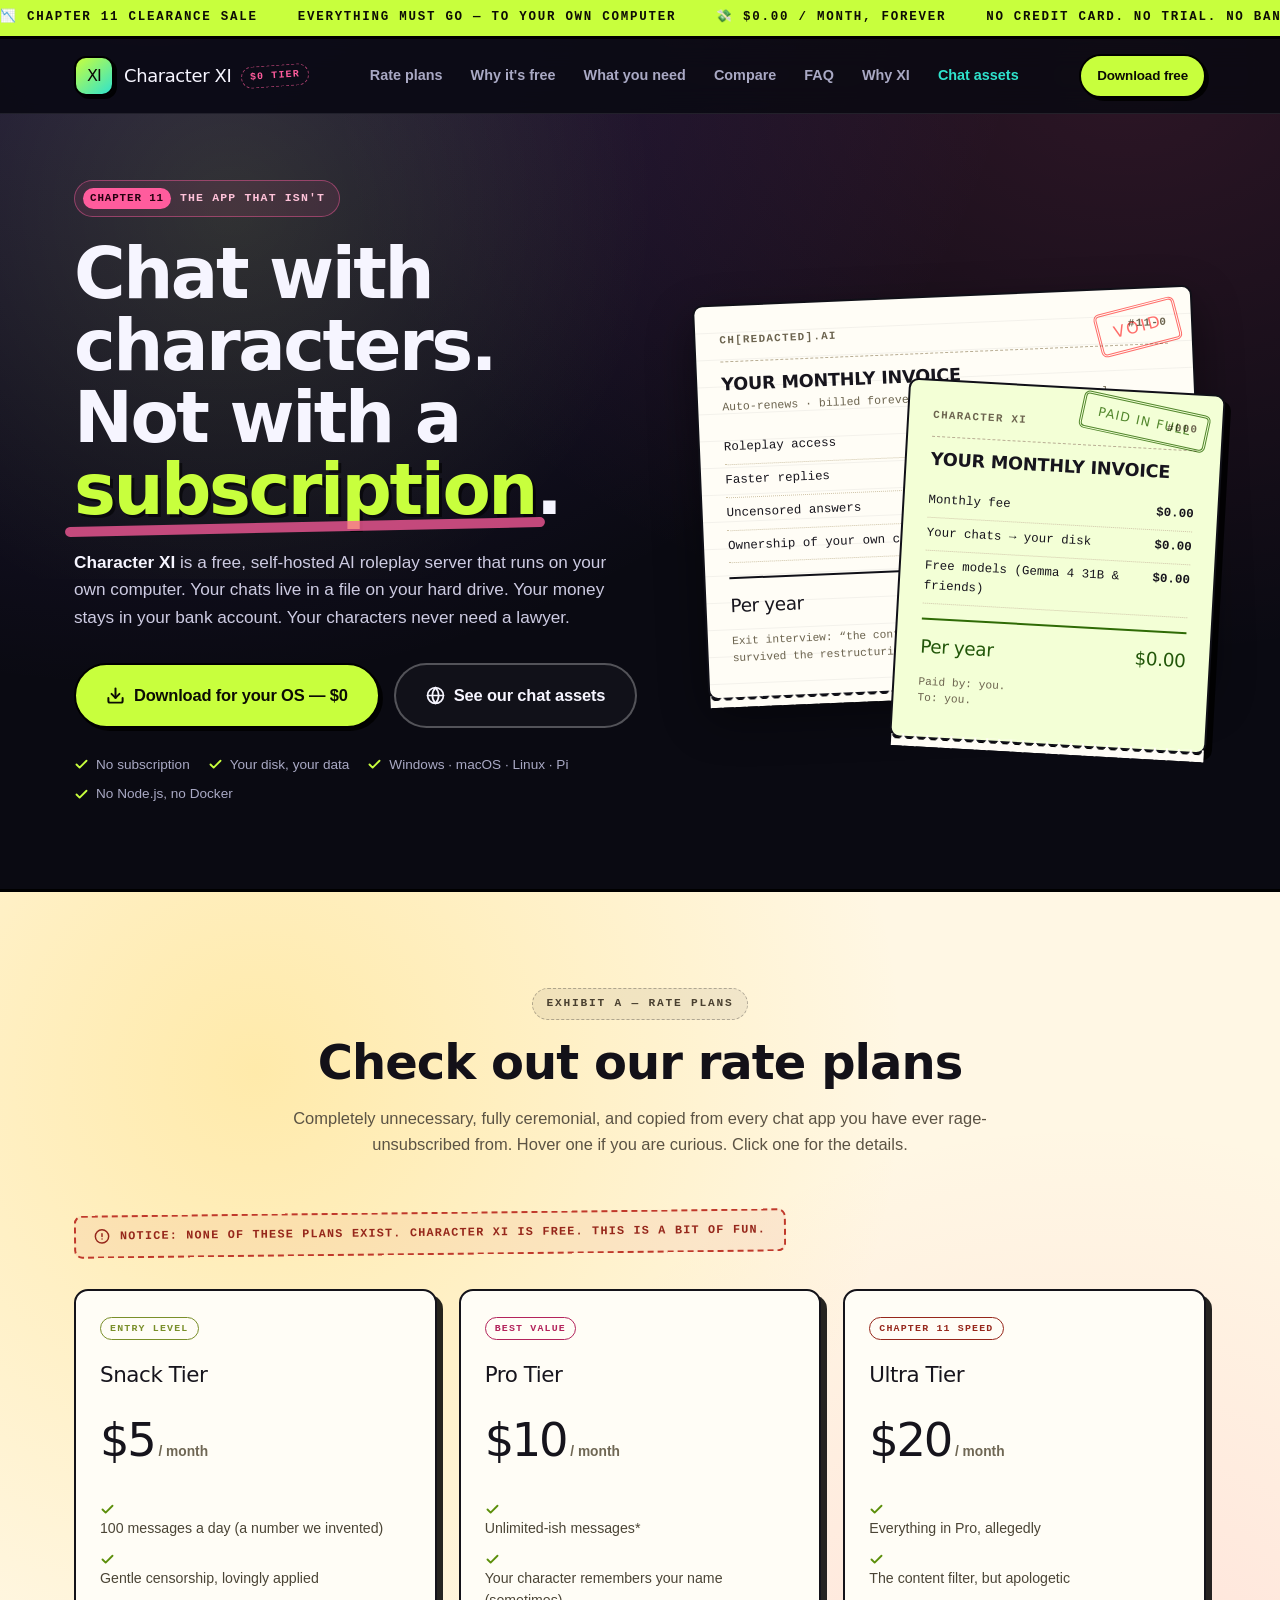
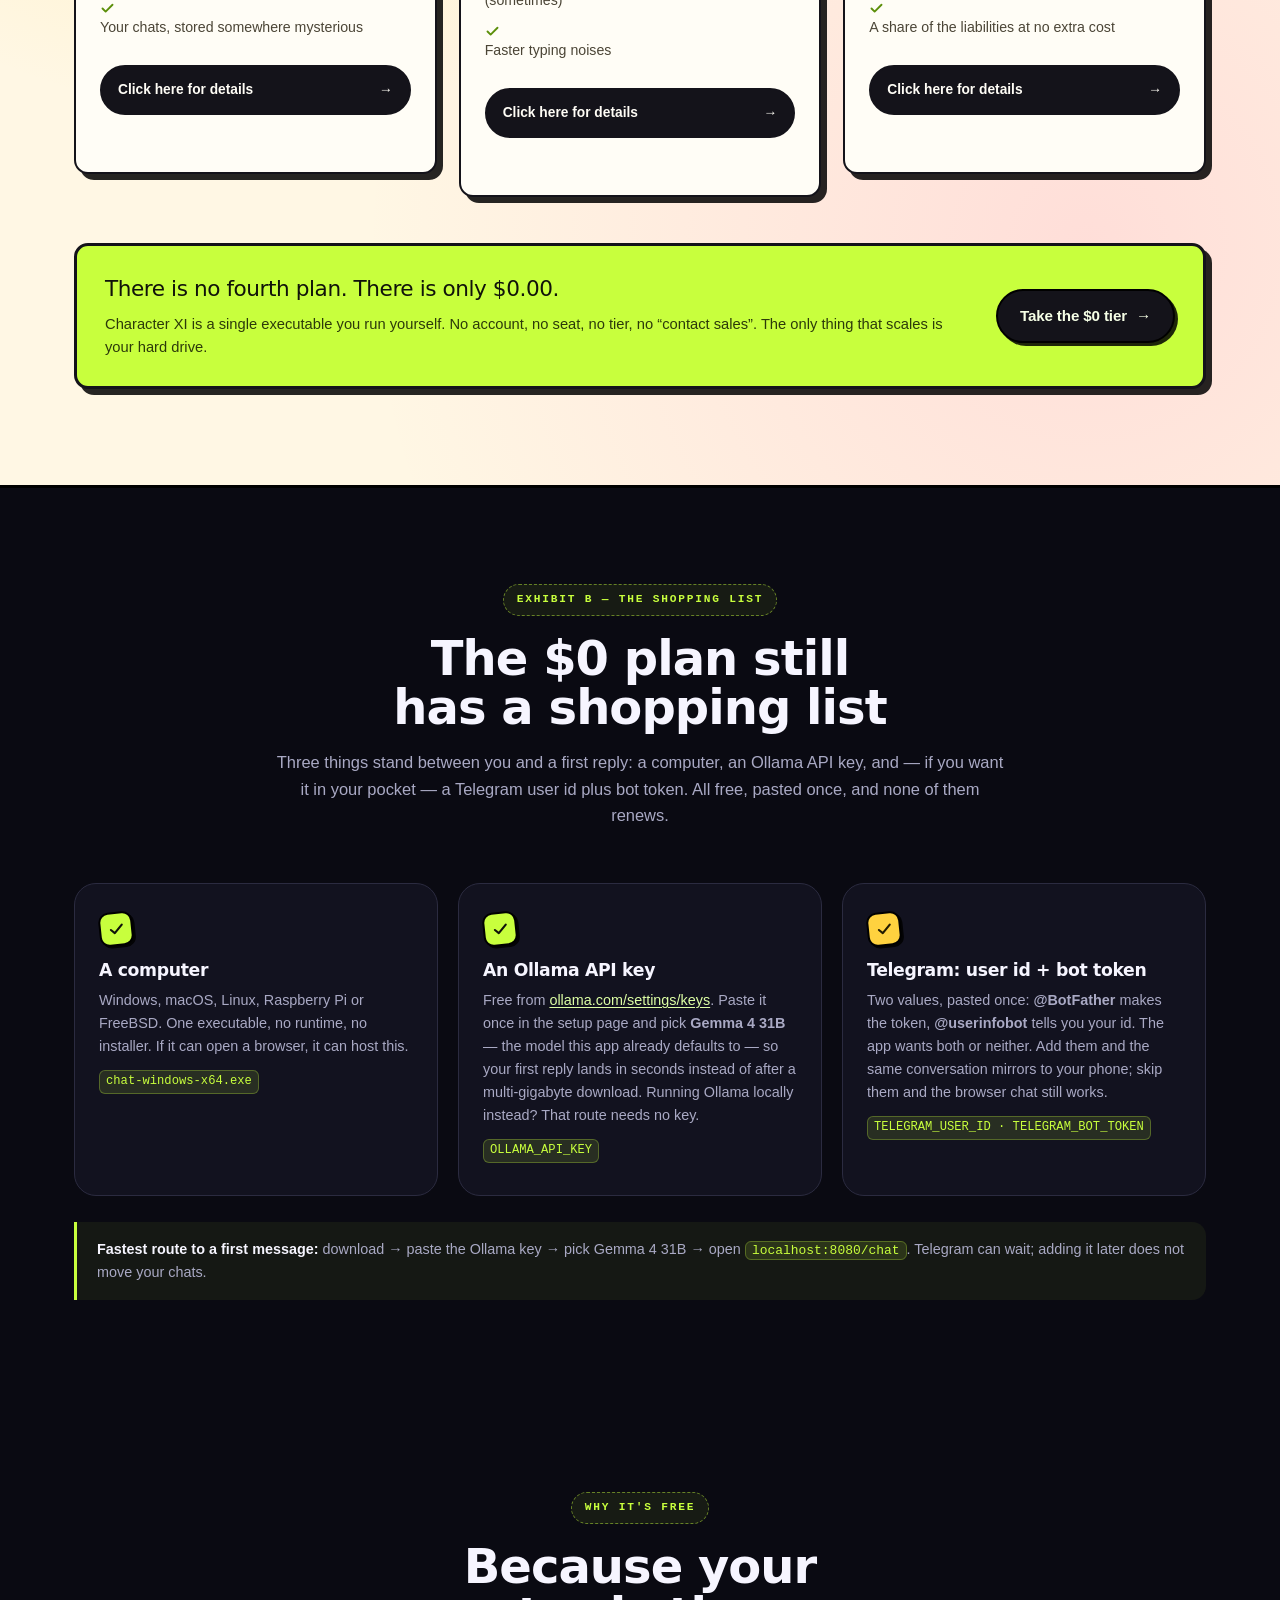
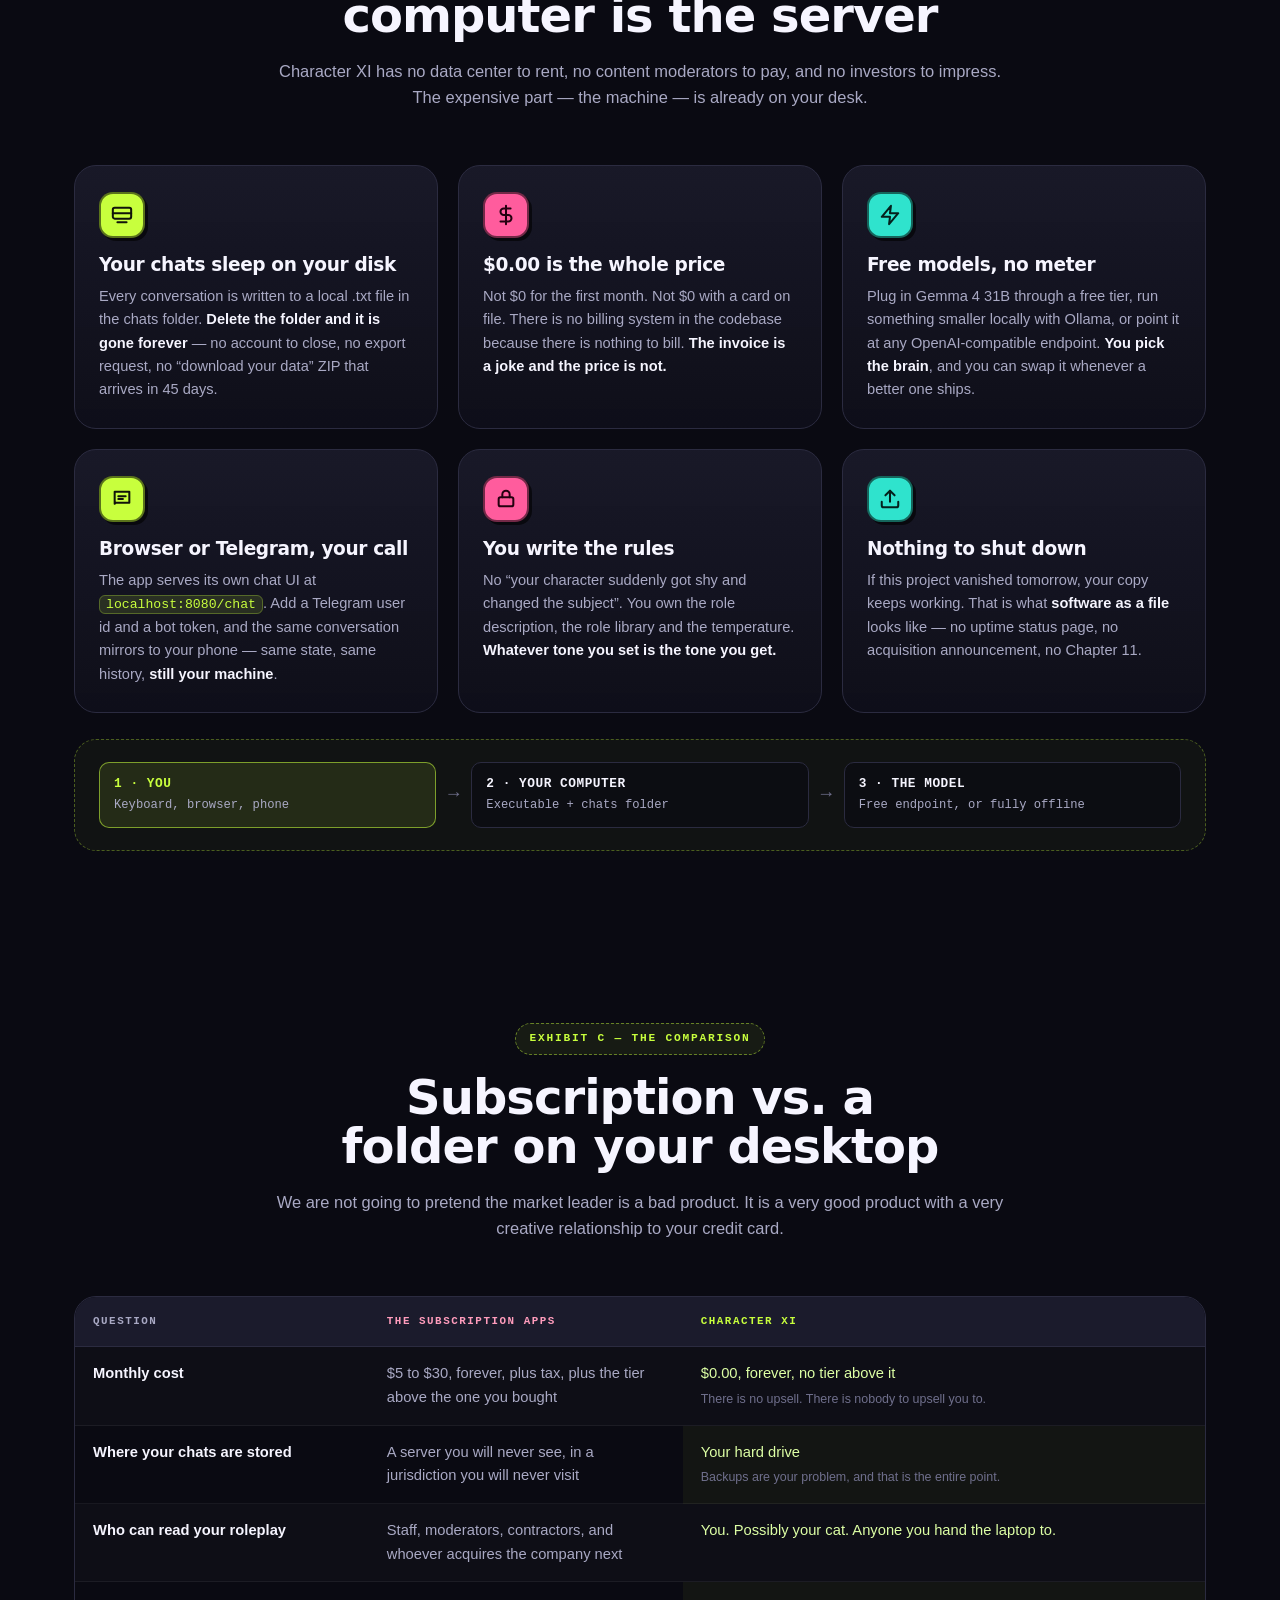
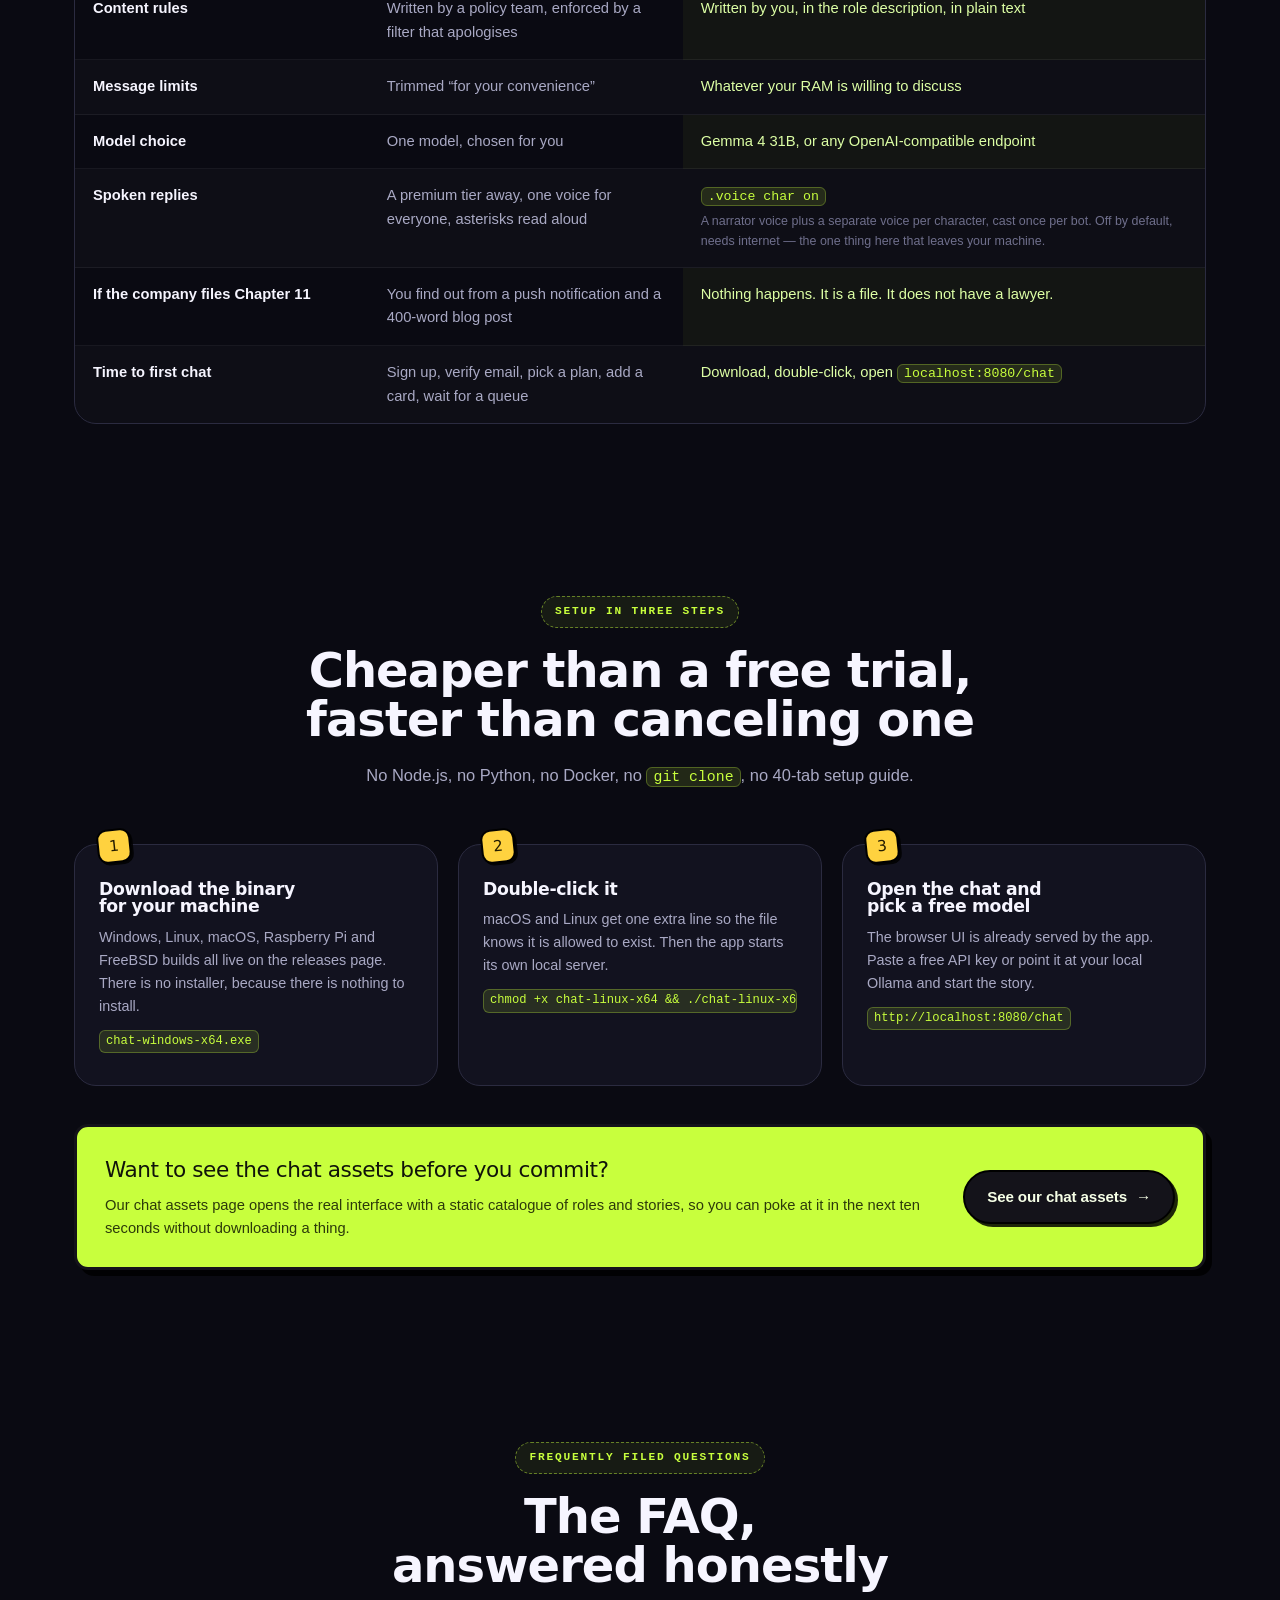
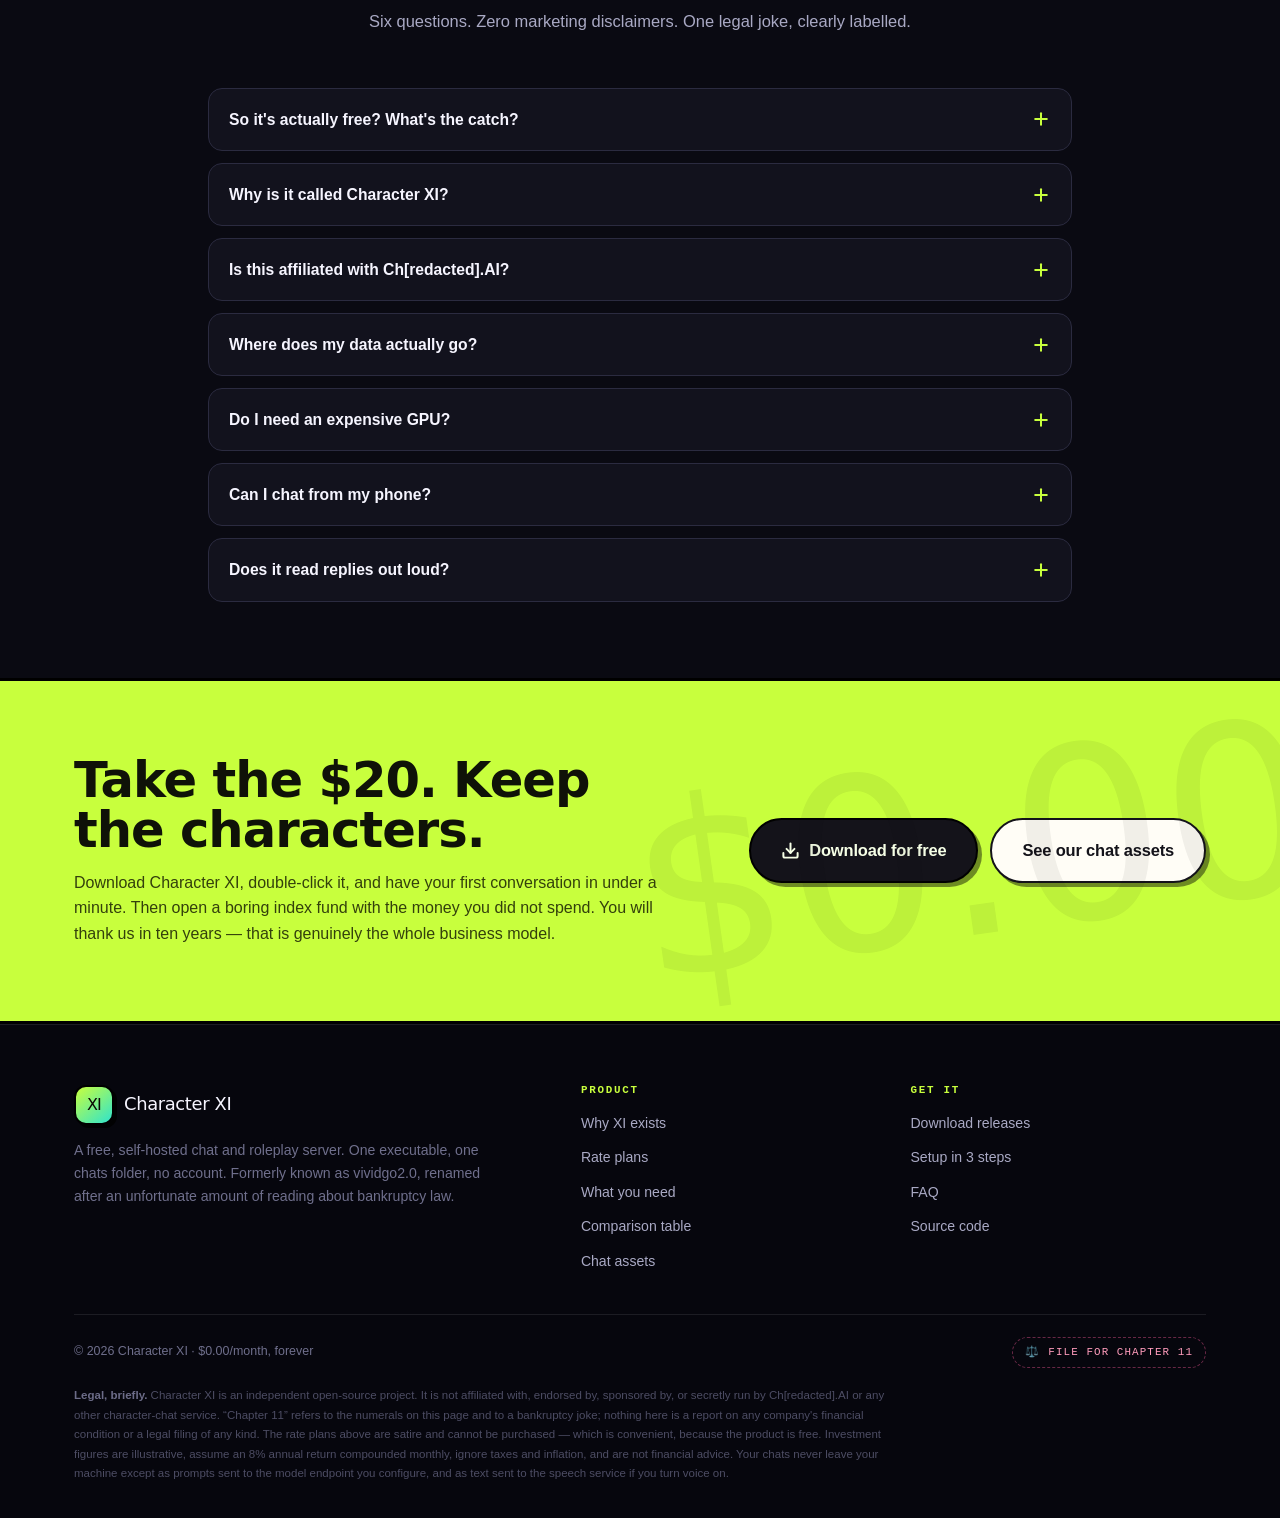
==== index.html @ 59d7c8f8 "Deploy webpage files" ====
<!DOCTYPE html>
<html lang="en">
<head>
  <meta charset="UTF-8">
  <meta name="viewport" content="width=device-width, initial-scale=1.0">
  <title>Character XI — Free AI chat that runs on your computer (no Chapter 11)</title>
  <meta name="description" content="Character XI is a free, self-hosted AI roleplay & chat server. Your chats live on your hard drive, not on a subscription. Download it, double-click it, and keep the $20.">
  <meta name="theme-color" content="#0a0a12">
  <meta property="og:title" content="Character XI — Free AI chat that runs on your computer">
  <meta property="og:description" content="Chapter XI is not a legal proceeding, it's a roman numeral. Our app is $0.00 forever and your data never leaves your machine.">
  <meta property="og:type" content="website">

  <!-- Favicon: a lime "XI" on ink -->
  <link rel="icon" href="data:image/svg+xml,<svg xmlns=%22http://www.w3.org/2000/svg%22 viewBox=%220 0 64 64%22><rect width=%2264%22 height=%2264%22 rx=%2214%22 fill=%22%23c8ff3d%22/><text x=%2232%22 y=%2246%22 font-family=%22Arial%22 font-size=%2230%22 font-weight=%22900%22 text-anchor=%22middle%22 fill=%22%230a0a12%22>XI</text></svg>">

  <link rel="stylesheet" href="css/charxi.css">
</head>
<body>

  <!-- ======================================================================
       Ticker: the only honest banner on the internet
       ====================================================================== -->
  <div class="ticker" aria-hidden="true">
    <div class="ticker__track">
      <!-- One set of headlines. js/charxi.js clones it to fill the screen and
           drives the seamless loop, so this list lives here only once. -->
      <span class="ticker__item">📉 Chapter 11 clearance sale</span>
      <span class="ticker__item">Everything must go — to your own computer</span>
      <span class="ticker__item">💸 $0.00 / month, forever</span>
      <span class="ticker__item">No credit card. No trial. No bankruptcy hearing. No ID checks.</span>
      <span class="ticker__item">🔒 Your chats live on your disk</span>
      <span class="ticker__item">Download → double-click → localhost:8080/chat</span>
    </div>
  </div>

  <!-- ======================================================================
       Header
       ====================================================================== -->
  <header class="site-header">
    <div class="container">
      <nav class="nav" aria-label="Main navigation">
        <a href="#top" class="brand">
          <span class="brand__mark" aria-hidden="true">XI</span>
          <span>Character XI</span>
          <span class="brand__badge">$0 tier</span>
        </a>

        <ul class="nav__menu" id="nav-menu">
          <li><a class="nav__link" href="#pricing">Rate plans</a></li>
          <li><a class="nav__link" href="#free">Why it's free</a></li>
          <li><a class="nav__link" href="#requirements">What you need</a></li>
          <li><a class="nav__link" href="#compare">Compare</a></li>
          <li><a class="nav__link" href="#faq">FAQ</a></li>
          <li><a class="nav__link" href="why.html">Why XI</a></li>
          <li><a class="nav__link nav__link--demo" href="browser_static.html">Chat assets</a></li>
        </ul>

        <div class="nav__actions">
          <a class="btn btn--lime btn--sm" href="https://github.com/mystupidchatapps/chatgo-releases/releases" target="_blank" rel="noopener noreferrer">Download free</a>
          <button class="nav__toggle" id="nav-toggle" type="button" aria-label="Toggle navigation" aria-controls="nav-menu" aria-expanded="false">
            <svg width="22" height="22" viewBox="0 0 24 24" fill="none" stroke="currentColor" stroke-width="2" stroke-linecap="round">
              <line x1="3" y1="6" x2="21" y2="6"></line>
              <line x1="3" y1="12" x2="21" y2="12"></line>
              <line x1="3" y1="18" x2="21" y2="18"></line>
            </svg>
          </button>
        </div>
      </nav>
    </div>
  </header>

  <main id="top">
    <!-- ====================================================================
         Hero
         ==================================================================== -->
    <section class="hero">
      <div class="container hero__grid">
        <div>
          <p class="hero__eyebrow"><b>Chapter 11</b> the app that isn't</p>

          <h1 class="hero__title">
            Chat with characters.<br>
            Not with a <em>subscription</em>.
          </h1>

          <p class="hero__sub">
            <strong>Character XI</strong> is a free, self-hosted AI roleplay server that runs on your own
            computer. Your chats live in a file on your hard drive. Your money stays in your
            bank account. Your characters never need a lawyer.
          </p>

          <div class="hero__actions">
            <a class="btn btn--lime btn--lg" id="hero-download" href="https://github.com/mystupidchatapps/chatgo-releases/releases" target="_blank" rel="noopener noreferrer">
              <svg width="19" height="19" viewBox="0 0 24 24" fill="none" stroke="currentColor" stroke-width="2.5" stroke-linecap="round" stroke-linejoin="round">
                <path d="M21 15v4a2 2 0 0 1-2 2H5a2 2 0 0 1-2-2v-4"></path>
                <polyline points="7 10 12 15 17 10"></polyline>
                <line x1="12" y1="15" x2="12" y2="3"></line>
              </svg>
              <span>Download for your OS — $0</span>
            </a>
            <a class="btn btn--outline btn--lg" href="browser_static.html">
              <svg width="19" height="19" viewBox="0 0 24 24" fill="none" stroke="currentColor" stroke-width="2.2" stroke-linecap="round" stroke-linejoin="round">
                <circle cx="12" cy="12" r="10"></circle>
                <line x1="2" y1="12" x2="22" y2="12"></line>
                <path d="M12 2a15.3 15.3 0 0 1 4 10 15.3 15.3 0 0 1-4 10 15.3 15.3 0 0 1-4-10 15.3 15.3 0 0 1 4-10z"></path>
              </svg>
              <span>See our chat assets</span>
            </a>
          </div>

          <div class="hero__chips">
            <span class="hero__chip">
              <svg width="15" height="15" viewBox="0 0 24 24" fill="none" stroke="currentColor" stroke-width="3" stroke-linecap="round" stroke-linejoin="round"><polyline points="20 6 9 17 4 12"></polyline></svg>
              No subscription
            </span>
            <span class="hero__chip">
              <svg width="15" height="15" viewBox="0 0 24 24" fill="none" stroke="currentColor" stroke-width="3" stroke-linecap="round" stroke-linejoin="round"><polyline points="20 6 9 17 4 12"></polyline></svg>
              Your disk, your data
            </span>
            <span class="hero__chip">
              <svg width="15" height="15" viewBox="0 0 24 24" fill="none" stroke="currentColor" stroke-width="3" stroke-linecap="round" stroke-linejoin="round"><polyline points="20 6 9 17 4 12"></polyline></svg>
              Windows · macOS · Linux · Pi
            </span>
            <span class="hero__chip">
              <svg width="15" height="15" viewBox="0 0 24 24" fill="none" stroke="currentColor" stroke-width="3" stroke-linecap="round" stroke-linejoin="round"><polyline points="20 6 9 17 4 12"></polyline></svg>
              No Node.js, no Docker
            </span>
          </div>
        </div>

        <!-- Receipt stack: their invoice vs our invoice -->
        <div class="hero__deck">
          <div class="receipt receipt--them">
            <div class="stamp">Void</div>
            <div class="receipt__head">
              <span>Ch[redacted].AI</span>
              <span>#11-0</span>
            </div>
            <h2 class="receipt__title">Your monthly invoice</h2>
            <p class="receipt__meta">Auto-renews · billed forever · you will forget to cancel</p>
            <div class="receipt__rows">
              <div class="receipt__row"><span>Roleplay access</span><span>$9.99</span></div>
              <div class="receipt__row"><span>Faster replies</span><span>$9.99</span></div>
              <div class="receipt__row receipt__row--strike"><span>Uncensored answers</span><span>DENIED</span></div>
              <div class="receipt__row"><span>Ownership of your own chats</span><span>$0.00 to you</span></div>
            </div>
            <div class="receipt__total">
              <span>Per year</span>
              <span>$239.76</span>
            </div>
            <p class="receipt__foot">Exit interview: “the content filter is the only thing that survived the restructuring.”</p>
          </div>

          <div class="receipt receipt--us">
            <div class="stamp stamp--paid">Paid in full</div>
            <div class="receipt__head">
              <span>Character XI</span>
              <span>#000</span>
            </div>
            <h2 class="receipt__title">Your monthly invoice</h2>
            <div class="receipt__rows">
              <div class="receipt__row"><span>Monthly fee</span><span>$0.00</span></div>
              <div class="receipt__row"><span>Your chats → your disk</span><span>$0.00</span></div>
              <div class="receipt__row"><span>Free models (Gemma 4 31B &amp; friends)</span><span>$0.00</span></div>
            </div>
            <div class="receipt__total receipt__total--free">
              <span>Per year</span>
              <span>$0.00</span>
            </div>
            <p class="receipt__foot">Paid by: you.<br>To: you.</p>
          </div>
        </div>
      </div>
    </section>

    <!-- ====================================================================
         Pricing: the joke that pays for itself
         ==================================================================== -->
    <section class="section pricing" id="pricing">
      <div class="container">
        <div class="section__head">
          <span class="tag">Exhibit A — rate plans</span>
          <h2 class="section__title">Check out our rate plans</h2>
          <p class="section__sub">
            Completely unnecessary, fully ceremonial, and copied from every chat app you have ever
            rage-unsubscribed from. Hover one if you are curious. Click one for the details.
          </p>
        </div>

        <p class="pricing__banner">
          <svg width="16" height="16" viewBox="0 0 24 24" fill="none" stroke="currentColor" stroke-width="2.2" stroke-linecap="round" stroke-linejoin="round">
            <circle cx="12" cy="12" r="10"></circle>
            <line x1="12" y1="8" x2="12" y2="12"></line>
            <line x1="12" y1="16" x2="12.01" y2="16"></line>
          </svg>
          Notice: none of these plans exist. Character XI is free. This is a bit of fun.
        </p>

        <div class="plans">
          <!-- $5 -->
          <article class="plan" role="button" tabindex="0" aria-haspopup="dialog" data-plan-price="5" data-plan-tier="Snack Tier">
            <span class="plan__flag" style="color:#7a8f2a;">Entry level</span>
            <span class="plan__name">Snack Tier</span>
            <span class="plan__price">$5<small>/ month</small></span>
            <span class="plan__list">
              <span><svg width="15" height="15" viewBox="0 0 24 24" fill="none" stroke="#5c8f0a" stroke-width="3" stroke-linecap="round" stroke-linejoin="round"><polyline points="20 6 9 17 4 12"></polyline></svg> 100 messages a day (a number we invented)</span>
              <span><svg width="15" height="15" viewBox="0 0 24 24" fill="none" stroke="#5c8f0a" stroke-width="3" stroke-linecap="round" stroke-linejoin="round"><polyline points="20 6 9 17 4 12"></polyline></svg> Gentle censorship, lovingly applied</span>
              <span><svg width="15" height="15" viewBox="0 0 24 24" fill="none" stroke="#5c8f0a" stroke-width="3" stroke-linecap="round" stroke-linejoin="round"><polyline points="20 6 9 17 4 12"></polyline></svg> Your chats, stored somewhere mysterious</span>
            </span>
            <span class="plan__cta">Click here for details <span aria-hidden="true">→</span></span>
            <span class="plan__tease">psst. click it. i dare you.</span>
          </article>

          <!-- $10 -->
          <article class="plan" role="button" tabindex="0" aria-haspopup="dialog" data-plan-price="10" data-plan-tier="Pro Tier">
            <span class="plan__flag" style="color:#b3245c;">Best value</span>
            <span class="plan__name">Pro Tier</span>
            <span class="plan__price">$10<small>/ month</small></span>
            <span class="plan__list">
              <span><svg width="15" height="15" viewBox="0 0 24 24" fill="none" stroke="#5c8f0a" stroke-width="3" stroke-linecap="round" stroke-linejoin="round"><polyline points="20 6 9 17 4 12"></polyline></svg> Unlimited-ish messages*</span>
              <span><svg width="15" height="15" viewBox="0 0 24 24" fill="none" stroke="#5c8f0a" stroke-width="3" stroke-linecap="round" stroke-linejoin="round"><polyline points="20 6 9 17 4 12"></polyline></svg> Your character remembers your name (sometimes)</span>
              <span><svg width="15" height="15" viewBox="0 0 24 24" fill="none" stroke="#5c8f0a" stroke-width="3" stroke-linecap="round" stroke-linejoin="round"><polyline points="20 6 9 17 4 12"></polyline></svg> Faster typing noises</span>
            </span>
            <span class="plan__cta">Click here for details <span aria-hidden="true">→</span></span>
            <span class="plan__tease">*the asterisk is the product</span>
          </article>

          <!-- $20 -->
          <article class="plan" role="button" tabindex="0" aria-haspopup="dialog" data-plan-price="20" data-plan-tier="Ultra Tier">
            <span class="plan__flag" style="color:#96271b;">Chapter 11 speed</span>
            <span class="plan__name">Ultra Tier</span>
            <span class="plan__price">$20<small>/ month</small></span>
            <span class="plan__list">
              <span><svg width="15" height="15" viewBox="0 0 24 24" fill="none" stroke="#5c8f0a" stroke-width="3" stroke-linecap="round" stroke-linejoin="round"><polyline points="20 6 9 17 4 12"></polyline></svg> Everything in Pro, allegedly</span>
              <span><svg width="15" height="15" viewBox="0 0 24 24" fill="none" stroke="#5c8f0a" stroke-width="3" stroke-linecap="round" stroke-linejoin="round"><polyline points="20 6 9 17 4 12"></polyline></svg> The content filter, but apologetic</span>
              <span><svg width="15" height="15" viewBox="0 0 24 24" fill="none" stroke="#5c8f0a" stroke-width="3" stroke-linecap="round" stroke-linejoin="round"><polyline points="20 6 9 17 4 12"></polyline></svg> A share of the liabilities at no extra cost</span>
            </span>
            <span class="plan__cta">Click here for details <span aria-hidden="true">→</span></span>
            <span class="plan__tease">this is the one that files</span>
          </article>
        </div>

        <!-- The only plan we actually sell -->
        <div class="free-callout">
          <div>
            <p class="free-callout__title">There is no fourth plan. There is only $0.00.</p>
            <p class="free-callout__text">
              Character XI is a single executable you run yourself. No account, no seat, no tier,
              no “contact sales”. The only thing that scales is your hard drive.
            </p>
          </div>
          <a class="btn btn--lime" style="background:#14131a;color:#f6ffe6;border-color:#000;" href="https://github.com/mystupidchatapps/chatgo-releases/releases" target="_blank" rel="noopener noreferrer">
            Take the $0 tier
            <span aria-hidden="true">→</span>
          </a>
        </div>
      </div>
    </section>

    <!-- ====================================================================
         What you need (the shopping list)
         ==================================================================== -->
    <section class="section" id="requirements">
      <div class="container">
        <div class="section__head">
          <span class="tag">Exhibit B — the shopping list</span>
          <h2 class="section__title">The $0 plan still has a shopping list</h2>
          <p class="section__sub">
            Three things stand between you and a first reply: a computer, an Ollama API key, and —
            if you want it in your pocket — a Telegram user id plus bot token. All free, pasted
            once, and none of them renews.
          </p>
        </div>

        <div class="needs">
          <article class="need">
            <span class="need__badge" aria-hidden="true">
              <svg width="17" height="17" viewBox="0 0 24 24" fill="none" stroke="currentColor" stroke-width="3" stroke-linecap="round" stroke-linejoin="round"><polyline points="20 6 9 17 4 12"></polyline></svg>
            </span>
            <h3>A computer</h3>
            <p>
              Windows, macOS, Linux, Raspberry Pi or FreeBSD. One executable, no runtime, no
              installer. If it can open a browser, it can host this.
            </p>
            <code>chat-windows-x64.exe</code>
          </article>

          <article class="need">
            <span class="need__badge" aria-hidden="true">
              <svg width="17" height="17" viewBox="0 0 24 24" fill="none" stroke="currentColor" stroke-width="3" stroke-linecap="round" stroke-linejoin="round"><polyline points="20 6 9 17 4 12"></polyline></svg>
            </span>
            <h3>An Ollama API key</h3>
            <p>
              Free from <a href="https://ollama.com/settings/keys" target="_blank" rel="noopener noreferrer">ollama.com/settings/keys</a>.
              Paste it once in the setup page and pick <strong>Gemma 4 31B</strong> — the model this
              app already defaults to — so your first reply lands in seconds instead of after a
              multi-gigabyte download. Running Ollama locally instead? That route needs no key.
            </p>
            <code>OLLAMA_API_KEY</code>
          </article>

          <article class="need">
            <span class="need__badge need__badge--opt" aria-hidden="true">
              <svg width="17" height="17" viewBox="0 0 24 24" fill="none" stroke="currentColor" stroke-width="3" stroke-linecap="round" stroke-linejoin="round"><polyline points="20 6 9 17 4 12"></polyline></svg>
            </span>
            <h3>Telegram: user id + bot token</h3>
            <p>
              Two values, pasted once: <b>@BotFather</b> makes the token, <b>@userinfobot</b> tells
              you your id. The app wants both or neither. Add them and the same conversation
              mirrors to your phone; skip them and the browser chat still works.
            </p>
            <code>TELEGRAM_USER_ID · TELEGRAM_BOT_TOKEN</code>
          </article>
        </div>

        <p class="needs__note">
          <strong>Fastest route to a first message:</strong> download → paste the Ollama key → pick
          Gemma 4 31B → open <code>localhost:8080/chat</code>. Telegram can wait; adding it later
          does not move your chats.
        </p>
      </div>
    </section>

    <!-- ====================================================================
         Why it is free
         ==================================================================== -->
    <section class="section" id="free">
      <div class="container">
        <div class="section__head">
          <span class="tag">Why it's free</span>
          <h2 class="section__title">Because your computer is the server</h2>
          <p class="section__sub">
            Character XI has no data center to rent, no content moderators to pay, and no
            investors to impress. The expensive part — the machine — is already on your desk.
          </p>
        </div>

        <div class="feature-grid">
          <article class="feature">
            <div class="feature__icon" aria-hidden="true">
              <svg width="22" height="22" viewBox="0 0 24 24" fill="none" stroke="currentColor" stroke-width="2.2" stroke-linecap="round" stroke-linejoin="round">
                <rect x="2" y="4" width="20" height="12" rx="2"></rect>
                <line x1="2" y1="10" x2="22" y2="10"></line>
                <line x1="7" y1="20" x2="17" y2="20"></line>
              </svg>
            </div>
            <h3>Your chats sleep on your disk</h3>
            <p>
              Every conversation is written to a local .txt file in the chats folder.
              <strong>Delete the folder and it is gone forever</strong> — no account to close,
              no export request, no “download your data” ZIP that arrives in 45 days.
            </p>
          </article>

          <article class="feature">
            <div class="feature__icon feature__icon--pink" aria-hidden="true">
              <svg width="22" height="22" viewBox="0 0 24 24" fill="none" stroke="currentColor" stroke-width="2.2" stroke-linecap="round" stroke-linejoin="round">
                <path d="M12 2v20M17 5H9.5a3.5 3.5 0 0 0 0 7h5a3.5 3.5 0 0 1 0 7H6"></path>
              </svg>
            </div>
            <h3>$0.00 is the whole price</h3>
            <p>
              Not $0 for the first month. Not $0 with a card on file. There is no billing system
              in the codebase because there is nothing to bill.
              <strong>The invoice is a joke and the price is not.</strong>
            </p>
          </article>

          <article class="feature">
            <div class="feature__icon feature__icon--cyan" aria-hidden="true">
              <svg width="22" height="22" viewBox="0 0 24 24" fill="none" stroke="currentColor" stroke-width="2.2" stroke-linecap="round" stroke-linejoin="round">
                <polygon points="13 2 3 14 12 14 11 22 21 10 12 10 13 2"></polygon>
              </svg>
            </div>
            <h3>Free models, no meter</h3>
            <p>
              Plug in Gemma 4 31B through a free tier, run something smaller locally with Ollama,
              or point it at any OpenAI-compatible endpoint. <strong>You pick the brain</strong>,
              and you can swap it whenever a better one ships.
            </p>
          </article>

          <article class="feature">
            <div class="feature__icon" aria-hidden="true">
              <svg width="22" height="22" viewBox="0 0 24 24" fill="none" stroke="currentColor" stroke-width="2.2" stroke-linecap="round" stroke-linejoin="round">
                <path d="M4 4h16v12H5.17L4 17.17V4z"></path>
                <line x1="8" y1="9" x2="16" y2="9"></line>
                <line x1="8" y1="12" x2="13" y2="12"></line>
              </svg>
            </div>
            <h3>Browser or Telegram, your call</h3>
            <p>
              The app serves its own chat UI at <code>localhost:8080/chat</code>. Add a Telegram
              user id and a bot token, and the same conversation mirrors to your phone — same state,
              same history, <strong>still your machine</strong>.
            </p>
          </article>

          <article class="feature">
            <div class="feature__icon feature__icon--pink" aria-hidden="true">
              <svg width="22" height="22" viewBox="0 0 24 24" fill="none" stroke="currentColor" stroke-width="2.2" stroke-linecap="round" stroke-linejoin="round">
                <rect x="4" y="10" width="16" height="10" rx="2"></rect>
                <path d="M8 10V7a4 4 0 0 1 8 0v3"></path>
              </svg>
            </div>
            <h3>You write the rules</h3>
            <p>
              No “your character suddenly got shy and changed the subject”. You own the role
              description, the role library and the temperature.
              <strong>Whatever tone you set is the tone you get.</strong>
            </p>
          </article>

          <article class="feature">
            <div class="feature__icon feature__icon--cyan" aria-hidden="true">
              <svg width="22" height="22" viewBox="0 0 24 24" fill="none" stroke="currentColor" stroke-width="2.2" stroke-linecap="round" stroke-linejoin="round">
                <path d="M21 15v4a2 2 0 0 1-2 2H5a2 2 0 0 1-2-2v-4"></path>
                <polyline points="17 8 12 3 7 8"></polyline>
                <line x1="12" y1="3" x2="12" y2="15"></line>
              </svg>
            </div>
            <h3>Nothing to shut down</h3>
            <p>
              If this project vanished tomorrow, your copy keeps working. That is what
              <strong>software as a file</strong> looks like — no uptime status page, no
              acquisition announcement, no Chapter 11.
            </p>
          </article>
        </div>

        <div class="dataflow">
          <div class="dataflow__node dataflow__node--you">
            <b>1 · You</b>
            <span>Keyboard, browser, phone</span>
          </div>
          <div class="dataflow__arrow" aria-hidden="true">→</div>
          <div class="dataflow__node">
            <b>2 · Your computer</b>
            <span>Executable + chats folder</span>
          </div>
          <div class="dataflow__arrow" aria-hidden="true">→</div>
          <div class="dataflow__node">
            <b>3 · The model</b>
            <span>Free endpoint, or fully offline</span>
          </div>
        </div>
      </div>
    </section>

    <!-- ====================================================================
         Comparison
         ==================================================================== -->
    <section class="section section--tight" id="compare">
      <div class="container">
        <div class="section__head">
          <span class="tag">Exhibit C — the comparison</span>
          <h2 class="section__title">Subscription vs. a folder on your desktop</h2>
          <p class="section__sub">
            We are not going to pretend the market leader is a bad product. It is a very good
            product with a very creative relationship to your credit card.
          </p>
        </div>

        <table class="compare">
          <thead>
            <tr>
              <th scope="col">Question</th>
              <th scope="col">The subscription apps</th>
              <th scope="col">Character XI</th>
            </tr>
          </thead>
          <tbody>
            <tr>
              <td scope="row">Monthly cost</td>
              <td>$5 to $30, forever, plus tax, plus the tier above the one you bought</td>
              <td>$0.00, forever, no tier above it<span class="cell-note">There is no upsell. There is nobody to upsell you to.</span></td>
            </tr>
            <tr>
              <td scope="row">Where your chats are stored</td>
              <td>A server you will never see, in a jurisdiction you will never visit</td>
              <td>Your hard drive<span class="cell-note">Backups are your problem, and that is the entire point.</span></td>
            </tr>
            <tr>
              <td scope="row">Who can read your roleplay</td>
              <td>Staff, moderators, contractors, and whoever acquires the company next</td>
              <td>You. Possibly your cat. Anyone you hand the laptop to.</td>
            </tr>
            <tr>
              <td scope="row">Content rules</td>
              <td>Written by a policy team, enforced by a filter that apologises</td>
              <td>Written by you, in the role description, in plain text</td>
            </tr>
            <tr>
              <td scope="row">Message limits</td>
              <td>Trimmed “for your convenience”</td>
              <td>Whatever your RAM is willing to discuss</td>
            </tr>
            <tr>
              <td scope="row">Model choice</td>
              <td>One model, chosen for you</td>
              <td>Gemma 4 31B, or any OpenAI-compatible endpoint</td>
            </tr>
            <tr>
              <td scope="row">Spoken replies</td>
              <td>A premium tier away, one voice for everyone, asterisks read aloud</td>
              <td>
                <code>.voice char on</code>
                <span class="cell-note">A narrator voice plus a separate voice per character, cast once per bot. Off by default, needs internet — the one thing here that leaves your machine.</span>
              </td>
            </tr>
            <tr>
              <td scope="row">If the company files Chapter 11</td>
              <td>You find out from a push notification and a 400-word blog post</td>
              <td>Nothing happens. It is a file. It does not have a lawyer.</td>
            </tr>
            <tr>
              <td scope="row">Time to first chat</td>
              <td>Sign up, verify email, pick a plan, add a card, wait for a queue</td>
              <td>Download, double-click, open <code>localhost:8080/chat</code></td>
            </tr>
          </tbody>
        </table>
      </div>
    </section>

    <!-- ====================================================================
         Quick start
         ==================================================================== -->
    <section class="section" id="start">
      <div class="container">
        <div class="section__head">
          <span class="tag">Setup in three steps</span>
          <h2 class="section__title">Cheaper than a free trial, faster than canceling one</h2>
          <p class="section__sub">
            No Node.js, no Python, no Docker, no <code>git clone</code>, no 40-tab setup guide.
          </p>
        </div>

        <div class="steps">
          <article class="step">
            <h3>Download the binary for your machine</h3>
            <p>
              Windows, Linux, macOS, Raspberry Pi and FreeBSD builds all live on the releases page.
              There is no installer, because there is nothing to install.
            </p>
            <code>chat-windows-x64.exe</code>
          </article>

          <article class="step">
            <h3>Double-click it</h3>
            <p>
              macOS and Linux get one extra line so the file knows it is allowed to exist.
              Then the app starts its own local server.
            </p>
            <code>chmod +x chat-linux-x64 &amp;&amp; ./chat-linux-x64</code>
          </article>

          <article class="step">
            <h3>Open the chat and pick a free model</h3>
            <p>
              The browser UI is already served by the app. Paste a free API key or point it at your
              local Ollama and start the story.
            </p>
            <code>http://localhost:8080/chat</code>
          </article>
        </div>

        <div class="free-callout" style="margin-top:38px;">
          <div>
            <p class="free-callout__title">Want to see the chat assets before you commit?</p>
            <p class="free-callout__text">
              Our chat assets page opens the real interface with a static catalogue of roles and
              stories, so you can poke at it in the next ten seconds without downloading a thing.
            </p>
          </div>
          <a class="btn btn--lime" style="background:#14131a;color:#f6ffe6;border-color:#000;" href="browser_static.html">
            See our chat assets
            <span aria-hidden="true">→</span>
          </a>
        </div>
      </div>
    </section>

    <!-- ====================================================================
         FAQ
         ==================================================================== -->
    <section class="section section--tight" id="faq">
      <div class="container">
        <div class="section__head">
          <span class="tag">Frequently filed questions</span>
          <h2 class="section__title">The FAQ, answered honestly</h2>
          <p class="section__sub">
            Six questions. Zero marketing disclaimers. One legal joke, clearly labelled.
          </p>
        </div>

        <div class="faq" id="faq-list">
          <div class="faq__item">
            <button class="faq__trigger" type="button" aria-expanded="false">
              <span>So it's actually free? What's the catch?</span>
              <svg class="faq__icon" width="20" height="20" viewBox="0 0 24 24" fill="none" stroke="currentColor" stroke-width="2.4" stroke-linecap="round" aria-hidden="true">
                <line x1="12" y1="5" x2="12" y2="19"></line>
                <line x1="5" y1="12" x2="19" y2="12"></line>
              </svg>
            </button>
            <div class="faq__body">
              <div>
                <p>
                  There is no app license fee, no account and no subscription, ever. The only
                  things that can cost money are choices you make yourself: an optional paid model
                  API, or your own electricity bill. The app runs on your machine and stores
                  everything locally, so there is no cloud bill to pass along.
                </p>
              </div>
            </div>
          </div>

          <div class="faq__item">
            <button class="faq__trigger" type="button" aria-expanded="false">
              <span>Why is it called Character XI?</span>
              <svg class="faq__icon" width="20" height="20" viewBox="0 0 24 24" fill="none" stroke="currentColor" stroke-width="2.4" stroke-linecap="round" aria-hidden="true">
                <line x1="12" y1="5" x2="12" y2="19"></line>
                <line x1="5" y1="12" x2="19" y2="12"></line>
              </svg>
            </button>
            <div class="faq__body">
              <div>
                <p>
                  XI is eleven, as in Chapter 11, as in the joke this whole page is built on. It is
                  also a roman numeral, which makes it look expensive and classical and completely
                  free. The app itself is the same self-hosted chat server it always was; only the
                  accounting humour is new. The full origin story — a work proxy, a library wifi
                  filter, a VPN that got noticed and eight AIs in a trench coat — is on
                  <a href="why.html">the why page</a>.
                </p>
              </div>
            </div>
          </div>

          <div class="faq__item">
            <button class="faq__trigger" type="button" aria-expanded="false">
              <span>Is this affiliated with Ch[redacted].AI?</span>
              <svg class="faq__icon" width="20" height="20" viewBox="0 0 24 24" fill="none" stroke="currentColor" stroke-width="2.4" stroke-linecap="round" aria-hidden="true">
                <line x1="12" y1="5" x2="12" y2="19"></line>
                <line x1="5" y1="12" x2="19" y2="12"></line>
              </svg>
            </button>
            <div class="faq__body">
              <div>
                <p>
                  No. Not affiliated, not endorsed, not connected, not secretly owned by anyone.
                  Ch[redacted].AI is a trademark of its owner. The jokes are ours, the name is
                  theirs, and only one of us has lawyers. We are not reporting news about anyone's
                  finances — if you want facts about a company, read their filings, not a landing
                  page that talks about mutual funds so you'll get out of your mother's basement and
                  get a real job.
                  If it ever closes down and takes your chat history with it, Reddit already has
                  three rooms for the complaint:
                  <a href="https://www.reddit.com/r/CharacterAI/" target="_blank" rel="noopener noreferrer">here</a>
                  for the general outrage,
                  <a href="https://www.reddit.com/r/CharacterAI_No_Filter/" target="_blank" rel="noopener noreferrer">here</a>
                  if you would rather skip the filter, and
                  <a href="https://www.reddit.com/r/CharacterAIRefugees/" target="_blank" rel="noopener noreferrer">here</a>
                  for the refugees — who have clearly already moved on.
                </p>
              </div>
            </div>
          </div>

          <div class="faq__item">
            <button class="faq__trigger" type="button" aria-expanded="false">
              <span>Where does my data actually go?</span>
              <svg class="faq__icon" width="20" height="20" viewBox="0 0 24 24" fill="none" stroke="currentColor" stroke-width="2.4" stroke-linecap="round" aria-hidden="true">
                <line x1="12" y1="5" x2="12" y2="19"></line>
                <line x1="5" y1="12" x2="19" y2="12"></line>
              </svg>
            </button>
            <div class="faq__body">
              <div>
                <p>
                  Into local .txt files in the chats folder next to the executable. Conversations and
                  characters live there; settings sit in a plain-text config folder beside it. All of
                  it opens in Notepad. Copy the folder to move everything, delete the folder to delete
                  everything. Nothing is uploaded anywhere, except the prompts you send to whichever
                  model endpoint you choose — plus, if you switch spoken replies on, the text handed to
                  the speech service that makes the audio.
                </p>
              </div>
            </div>
          </div>

          <div class="faq__item">
            <button class="faq__trigger" type="button" aria-expanded="false">
              <span>Do I need an expensive GPU?</span>
              <svg class="faq__icon" width="20" height="20" viewBox="0 0 24 24" fill="none" stroke="currentColor" stroke-width="2.4" stroke-linecap="round" aria-hidden="true">
                <line x1="12" y1="5" x2="12" y2="19"></line>
                <line x1="5" y1="12" x2="19" y2="12"></line>
              </svg>
            </button>
            <div class="faq__body">
              <div>
                <p>
                  No. The default path uses a free model tier over the network, so an ordinary
                  laptop is enough. If you would rather stay fully offline, smaller local models run
                  on modest hardware through Ollama or llama.cpp — slower, but entirely yours.
                </p>
              </div>
            </div>
          </div>

          <div class="faq__item">
            <button class="faq__trigger" type="button" aria-expanded="false">
              <span>Can I chat from my phone?</span>
              <svg class="faq__icon" width="20" height="20" viewBox="0 0 24 24" fill="none" stroke="currentColor" stroke-width="2.4" stroke-linecap="round" aria-hidden="true">
                <line x1="12" y1="5" x2="12" y2="19"></line>
                <line x1="5" y1="12" x2="19" y2="12"></line>
              </svg>
            </button>
            <div class="faq__body">
              <div>
                <p>
                  Yes. On the same Wi-Fi, open the server's LAN address in your phone browser. If you
                  want it from anywhere, add a Telegram user id and a bot token, and the same
                  conversation mirrors to Telegram with live state sync — still hosted by your
                  computer.
                </p>
              </div>
            </div>
          </div>

          <div class="faq__item">
            <button class="faq__trigger" type="button" aria-expanded="false">
              <span>Does it read replies out loud?</span>
              <svg class="faq__icon" width="20" height="20" viewBox="0 0 24 24" fill="none" stroke="currentColor" stroke-width="2.4" stroke-linecap="round" aria-hidden="true">
                <line x1="12" y1="5" x2="12" y2="19"></line>
                <line x1="5" y1="12" x2="19" y2="12"></line>
              </svg>
            </button>
            <div class="faq__body">
              <div>
                <p>
                  Only if you ask it to. <code>.voice on</code> speaks replies; <code>.voice char on</code>
                  adds the good part — a narrator voice for the prose and a separate voice for every
                  character, cast once and remembered per bot. <code>.voice list</code> shows the casting,
                  <code>.voice change 2</code> recasts one, and markdown is stripped before speaking, so
                  nothing ever reads asterisks aloud. Both switches are off by default, and the audio
                  comes from Microsoft's Edge TTS service, so it needs internet.
                </p>
              </div>
            </div>
          </div>

        </div>
      </div>
    </section>

    <!-- ====================================================================
         Final CTA
         ==================================================================== -->
    <section class="cta" id="download">
      <div class="container cta__inner">
        <div>
          <h2 class="cta__title">Take the $20. Keep the characters.</h2>
          <p class="cta__text">
            Download Character XI, double-click it, and have your first conversation in under a
            minute. Then open a boring index fund with the money you did not spend. You will thank
            us in ten years — that is genuinely the whole business model.
          </p>
        </div>
        <div class="cta__actions">
          <a class="btn btn--dark btn--lg" href="https://github.com/mystupidchatapps/chatgo-releases/releases" target="_blank" rel="noopener noreferrer">
            <svg width="19" height="19" viewBox="0 0 24 24" fill="none" stroke="currentColor" stroke-width="2.5" stroke-linecap="round" stroke-linejoin="round">
              <path d="M21 15v4a2 2 0 0 1-2 2H5a2 2 0 0 1-2-2v-4"></path>
              <polyline points="7 10 12 15 17 10"></polyline>
              <line x1="12" y1="15" x2="12" y2="3"></line>
            </svg>
            Download for free
          </a>
          <a class="btn btn--paper btn--lg" href="browser_static.html">
            See our chat assets
          </a>
        </div>
      </div>
    </section>

  </main>

  <!-- ======================================================================
       Footer
       ====================================================================== -->
  <footer class="site-footer">
    <div class="container">
      <div class="footer__grid">
        <div class="footer__about">
          <a href="#top" class="brand">
            <span class="brand__mark" aria-hidden="true">XI</span>
            <span>Character XI</span>
          </a>
          <p>
            A free, self-hosted chat and roleplay server. One executable, one chats folder, no
            account. Formerly known as vividgo2.0, renamed after an unfortunate amount of reading
            about bankruptcy law.
          </p>
        </div>

        <div class="footer__col">
          <h4>Product</h4>
          <ul>
            <li><a href="why.html">Why XI exists</a></li>
            <li><a href="#pricing">Rate plans</a></li>
            <li><a href="#requirements">What you need</a></li>
            <li><a href="#compare">Comparison table</a></li>
            <li><a href="browser_static.html">Chat assets</a></li>
          </ul>
        </div>

        <div class="footer__col">
          <h4>Get it</h4>
          <ul>
            <li><a href="https://github.com/mystupidchatapps/chatgo-releases/releases" target="_blank" rel="noopener noreferrer">Download releases</a></li>
            <li><a href="#start">Setup in 3 steps</a></li>
            <li><a href="#faq">FAQ</a></li>
            <li><a href="https://github.com/vividchatapp/vividgo2.0" target="_blank" rel="noopener noreferrer">Source code</a></li>
          </ul>
        </div>
      </div>

      <div class="footer__bottom">
        <span>© <span id="year">2026</span> Character XI · $0.00/month, forever</span>
        <button class="easter" id="easter-btn" type="button">
          <span aria-hidden="true">⚖️</span> File for Chapter 11
        </button>
      </div>

      <p class="footer__legal">
        <b>Legal, briefly.</b> Character XI is an independent open-source project. It is not
        affiliated with, endorsed by, sponsored by, or secretly run by Ch[redacted].AI or any other
        character-chat service. “Chapter 11” refers to the numerals on this page and to a bankruptcy
        joke; nothing here is a report on any company's financial condition or a legal filing of any
        kind. The rate plans above are satire and cannot be purchased — which is convenient, because
        the product is free. Investment figures are illustrative, assume an 8% annual return
        compounded monthly, ignore taxes and inflation, and are not financial advice. Your chats never
        leave your machine except as prompts sent to the model endpoint you configure, and as text sent
        to the speech service if you turn voice on.
      </p>
    </div>
  </footer>

  <!-- ======================================================================
       Plan "details" modal — where the joke lands
       ====================================================================== -->
  <div class="modal" id="plan-modal" hidden>
    <div class="modal__backdrop" data-modal-close></div>

    <div class="modal__card" role="dialog" aria-modal="true" aria-labelledby="modal-title" aria-describedby="modal-lede">
      <button class="modal__close" type="button" data-modal-close aria-label="Close this dialog">
        <svg width="17" height="17" viewBox="0 0 24 24" fill="none" stroke="currentColor" stroke-width="2.6" stroke-linecap="round" aria-hidden="true">
          <line x1="6" y1="6" x2="18" y2="18"></line>
          <line x1="18" y1="6" x2="6" y2="18"></line>
        </svg>
      </button>

      <span class="modal__kicker">Rate plan · <span id="modal-tier">Snack Tier</span></span>

      <h2 class="modal__title" id="modal-title">$5 / month, forever</h2>

      <p class="modal__lede" id="modal-lede">
        Thanks for clicking. Before we take your card, here is the same number expressed as
        something that <strong>does not get deleted when a company restructures</strong>.
      </p>

      <div class="modal__math">
        <div class="modal__math-row">
          <span>Plan price</span>
          <b id="modal-price">$5.00 / mo</b>
        </div>
        <div class="modal__math-row">
          <span>
            10 years of paying it
            <em class="modal__math-hint" id="modal-ten-hint">$5/mo × 120 months</em>
          </span>
          <b id="modal-ten">$600</b>
        </div>
        <div class="modal__math-row">
          <span>
            20 years of paying it
            <em class="modal__math-hint" id="modal-twenty-hint">$5/mo × 240 months</em>
          </span>
          <b id="modal-twenty">$1,200</b>
        </div>
        <div class="modal__math-row">
          <span>Character XI, same 20 years</span>
          <b>$0.00</b>
        </div>
        <div class="modal__math-row modal__math-row--big">
          <span>Invested at 8% instead</span>
          <b id="modal-future">$2,945</b>
        </div>
      </div>

      <p class="modal__note">
        Illustrative only: 8% average annual return, compounded monthly, before taxes and inflation.
        The multiplications are honest — 10 years is 120 payments, 20 years is 240 — it is the plans
        that are fictional. Not financial advice; we write chat software. The $0.00, however, is exact.
      </p>

      <div class="modal__actions">
        <a class="btn btn--lime" href="https://github.com/mystupidchatapps/chatgo-releases/releases" target="_blank" rel="noopener noreferrer">
          Take the $0 plan instead
        </a>
        <button class="btn btn--ghost" type="button" data-modal-close>
          Cancel subscription (there isn't one)
        </button>
      </div>
    </div>
  </div>

  <div class="confetti-layer" id="confetti-layer" aria-hidden="true"></div>

  <script src="js/charxi.js"></script>
</body>
</html>
---- css/charxi.css ----
/* ==========================================================================
   Character XI — landing page styles
   Aesthetic: ink-black + cream "court document" paper + lime cash + hot pink.
   No framework, no build step, no subscription. Obviously.
   ========================================================================== */

:root {
  --ink: #0a0a12;
  --ink-2: #12121f;
  --ink-3: #1b1b2c;
  --cream: #fff7e4;
  --paper: #fffdf6;
  --paper-line: #d9cfb4;
  --paper-ink: #17151d;
  --lime: #c8ff3d;
  --lime-deep: #9fdb1b;
  --pink: #ff5c9d;
  --violet: #8b5cf6;
  --cyan: #2fe3cd;
  --yellow: #ffd23f;
  --red: #ff4d4d;
  --text: #f6f5ff;
  --muted: #a9a9c4;
  --dim: #6f6f8c;
  --border: #2b2b40;
  --border-soft: rgba(255, 255, 255, 0.09);

  --font-display: "Arial Black", "Segoe UI Black", "Helvetica Neue", Impact, system-ui, sans-serif;
  --font-body: -apple-system, BlinkMacSystemFont, "Segoe UI", Roboto, Oxygen, Ubuntu, Cantarell, "Helvetica Neue", sans-serif;
  --font-mono: ui-monospace, SFMono-Regular, Menlo, Monaco, Consolas, "Liberation Mono", "Courier New", monospace;

  --radius-sm: 8px;
  --radius-md: 14px;
  --radius-lg: 22px;
  --radius-full: 9999px;

  --shadow-hard: 6px 6px 0 rgba(0, 0, 0, 0.85);
  --shadow-hard-sm: 3px 3px 0 rgba(0, 0, 0, 0.85);
  --shadow-card: 0 18px 46px rgba(0, 0, 0, 0.45);

  --ease-pop: cubic-bezier(0.34, 1.56, 0.64, 1);
}

/* --------------------------------------------------------------------------
   Reset & base
   -------------------------------------------------------------------------- */
*, *::before, *::after {
  box-sizing: border-box;
  margin: 0;
  padding: 0;
}

html {
  scroll-behavior: smooth;
  scroll-padding-top: 92px;
  font-size: 16px;
  color-scheme: dark;
  -webkit-text-size-adjust: 100%;
}

body {
  font-family: var(--font-body);
  background-color: var(--ink);
  color: var(--text);
  line-height: 1.6;
  overflow-x: hidden;
  -webkit-font-smoothing: antialiased;
  background-image:
    radial-gradient(ellipse at 12% -5%, rgba(139, 92, 246, 0.22) 0%, transparent 55%),
    radial-gradient(ellipse at 88% 8%, rgba(255, 92, 157, 0.14) 0%, transparent 50%);
  background-attachment: fixed;
}

a {
  color: inherit;
  text-decoration: none;
}

img, svg, canvas {
  display: block;
  max-width: 100%;
}

button {
  font: inherit;
  color: inherit;
  background: none;
  border: 0;
  cursor: pointer;
}

ul, ol {
  list-style: none;
}

h1, h2, h3, h4 {
  font-family: var(--font-display);
  line-height: 1.02;
  letter-spacing: -0.02em;
  text-wrap: balance;
}

code {
  font-family: var(--font-mono);
  font-size: 0.9em;
  background: rgba(200, 255, 61, 0.12);
  border: 1px solid rgba(200, 255, 61, 0.28);
  border-radius: 6px;
  padding: 1px 6px;
  color: var(--lime);
  white-space: nowrap;
}

::selection {
  background: var(--lime);
  color: #10100a;
}

.container {
  width: 100%;
  max-width: 1180px;
  margin: 0 auto;
  padding: 0 24px;
}

.text-lime { color: var(--lime); }
.text-pink { color: var(--pink); }
.text-yellow { color: var(--yellow); }

/* --------------------------------------------------------------------------
   Top marquee ticker
   -------------------------------------------------------------------------- */
.ticker {
  position: relative;
  z-index: 60;
  background: var(--lime);
  color: #0d0d05;
  border-bottom: 3px solid #000;
  font-family: var(--font-mono);
  font-size: 0.78rem;
  font-weight: 700;
  letter-spacing: 0.14em;
  text-transform: uppercase;
  overflow: hidden;
  white-space: nowrap;
}

/* The markup ships one set of headlines. js/charxi.js clones that set until the
   strip is wider than the viewport and then adds .is-ready, so the banner only
   animates when the loop is genuinely seamless. No JS: a plain, legible strip. */
.ticker__track {
  display: inline-flex;
  align-items: center;
  padding: 8px 0;
  will-change: transform;
}

.ticker.is-ready .ticker__track {
  animation: ticker-scroll var(--ticker-duration, 46s) linear infinite;
}

/* A moving banner you can actually stop: hover it, tab into it, or tap it. */
.ticker:hover .ticker__track,
.ticker:focus-within .ticker__track,
.ticker.is-paused .ticker__track {
  animation-play-state: paused;
}

.ticker__item {
  display: inline-flex;
  align-items: center;
  gap: 0.5rem;
  /* Spacing lives on the item (not the track's gap) so every clone is exactly as
     wide as the set it copies — that is what makes the loop seamless. */
  padding-right: 2.5rem;
}

@keyframes ticker-scroll {
  from { transform: translate3d(0, 0, 0); }
  to { transform: translate3d(var(--ticker-shift, -50%), 0, 0); }
}

/* --------------------------------------------------------------------------
   Header
   -------------------------------------------------------------------------- */
.site-header {
  position: sticky;
  top: 0;
  z-index: 50;
  background: rgba(10, 10, 18, 0.86);
  backdrop-filter: blur(14px);
  border-bottom: 1px solid var(--border-soft);
}

.nav {
  display: flex;
  align-items: center;
  justify-content: space-between;
  gap: 18px;
  height: 74px;
}

.brand {
  display: inline-flex;
  align-items: center;
  gap: 10px;
  font-family: var(--font-display);
  font-size: 1.12rem;
  letter-spacing: -0.02em;
  white-space: nowrap;
}

.brand__mark {
  display: grid;
  place-items: center;
  width: 40px;
  height: 40px;
  border-radius: 12px;
  border: 2px solid #000;
  background: linear-gradient(140deg, var(--lime), var(--cyan));
  color: #0b0b05;
  font-size: 1rem;
  letter-spacing: -0.06em;
  box-shadow: var(--shadow-hard-sm);
  transition: transform 0.25s var(--ease-pop);
}

.brand:hover .brand__mark {
  transform: rotate(-8deg) scale(1.05);
}

.brand__badge {
  font-family: var(--font-mono);
  font-size: 0.62rem;
  font-weight: 700;
  letter-spacing: 0.12em;
  text-transform: uppercase;
  color: var(--pink);
  border: 1px dashed rgba(255, 92, 157, 0.6);
  border-radius: var(--radius-full);
  padding: 2px 8px;
  transform: rotate(-4deg);
}

.nav__menu {
  display: flex;
  align-items: center;
  gap: 4px;
}

.nav__link {
  display: inline-block;
  padding: 8px 12px;
  border-radius: var(--radius-full);
  font-size: 0.9rem;
  font-weight: 600;
  color: var(--muted);
  transition: color 0.16s ease, background 0.16s ease;
}

.nav__link:hover {
  color: var(--text);
  background: rgba(255, 255, 255, 0.07);
}

.nav__link--demo {
  color: var(--cyan);
}

.nav__actions {
  display: flex;
  align-items: center;
  gap: 10px;
}

.nav__toggle {
  display: none;
  width: 42px;
  height: 42px;
  place-items: center;
  border: 1px solid var(--border);
  border-radius: 12px;
  background: var(--ink-2);
}

/* --------------------------------------------------------------------------
   Buttons
   -------------------------------------------------------------------------- */
.btn {
  display: inline-flex;
  align-items: center;
  justify-content: center;
  gap: 9px;
  padding: 13px 22px;
  border-radius: var(--radius-full);
  border: 2px solid transparent;
  font-weight: 800;
  font-size: 0.95rem;
  letter-spacing: -0.01em;
  cursor: pointer;
  transition: transform 0.18s var(--ease-pop), box-shadow 0.18s ease, background 0.18s ease, color 0.18s ease;
  text-align: center;
}

.btn:active {
  transform: translateY(2px) scale(0.99);
}

.btn--lime {
  background: var(--lime);
  border-color: #000;
  color: #0c0c04;
  box-shadow: var(--shadow-hard-sm);
}

.btn--lime:hover {
  background: #d6ff6e;
  transform: translate(-2px, -2px);
  box-shadow: 5px 5px 0 rgba(0, 0, 0, 0.85);
}

.btn--outline {
  border-color: rgba(255, 255, 255, 0.28);
  color: var(--text);
  background: rgba(255, 255, 255, 0.03);
}

.btn--outline:hover {
  border-color: var(--cyan);
  color: var(--cyan);
  background: rgba(47, 227, 205, 0.08);
  transform: translateY(-2px);
}

.btn--ghost {
  border-color: transparent;
  color: var(--muted);
  padding: 10px 14px;
}

.btn--ghost:hover {
  color: var(--text);
  background: rgba(255, 255, 255, 0.06);
}

.btn--sm {
  padding: 9px 16px;
  font-size: 0.84rem;
}

.btn--lg {
  padding: 17px 30px;
  font-size: 1.03rem;
}

.btn--block {
  width: 100%;
}

/* --------------------------------------------------------------------------
   Hero
   -------------------------------------------------------------------------- */
.hero {
  position: relative;
  padding: 66px 0 84px;
  overflow: hidden;
}

.hero::before {
  content: "";
  position: absolute;
  inset: -20% 40% 40% -10%;
  background: radial-gradient(circle at 40% 40%, rgba(200, 255, 61, 0.12), transparent 65%);
  pointer-events: none;
}

.hero__grid {
  position: relative;
  display: grid;
  grid-template-columns: minmax(0, 1.05fr) minmax(0, 0.95fr);
  gap: 54px;
  align-items: center;
}

.hero__eyebrow {
  display: inline-flex;
  align-items: center;
  gap: 9px;
  padding: 7px 14px 7px 8px;
  border-radius: var(--radius-full);
  border: 1px solid rgba(255, 92, 157, 0.45);
  background: rgba(255, 92, 157, 0.1);
  font-family: var(--font-mono);
  font-size: 0.72rem;
  font-weight: 700;
  letter-spacing: 0.1em;
  text-transform: uppercase;
  color: #ffc2d9;
}

.hero__eyebrow b {
  display: inline-grid;
  place-items: center;
  padding: 2px 7px;
  border-radius: var(--radius-full);
  background: var(--pink);
  color: #24000f;
  font-size: 0.68rem;
  letter-spacing: 0.08em;
}

.hero__title {
  margin: 22px 0 0;
  font-size: clamp(2.6rem, 6vw, 4.4rem);
  letter-spacing: -0.035em;
}

.hero__title em {
  font-style: normal;
  position: relative;
  display: inline-block;
  color: var(--lime);
  text-shadow: 3px 3px 0 rgba(0, 0, 0, 0.55);
}

.hero__title em::after {
  content: "";
  position: absolute;
  left: -2%;
  right: -2%;
  bottom: -0.08em;
  height: 0.14em;
  background: var(--pink);
  border-radius: 999px;
  transform: rotate(-1.2deg);
  opacity: 0.75;
}

.hero__sub {
  margin: 22px 0 0;
  max-width: 34rem;
  font-size: 1.075rem;
  color: #cdcbe2;
}

.hero__sub strong {
  color: var(--text);
  font-weight: 700;
}

.hero__actions {
  display: flex;
  flex-wrap: wrap;
  gap: 14px;
  margin-top: 32px;
}

.hero__chips {
  display: flex;
  flex-wrap: wrap;
  gap: 8px 18px;
  margin-top: 26px;
  font-size: 0.85rem;
  color: var(--muted);
}

.hero__chip {
  display: inline-flex;
  align-items: center;
  gap: 7px;
}

.hero__chip svg {
  flex: none;
  color: var(--lime);
}

/* Receipt stack ----------------------------------------------------------- */
.hero__deck {
  position: relative;
  padding: 10px 6px;
}

.receipt {
  position: relative;
  background: var(--paper);
  color: var(--paper-ink);
  border-radius: 10px;
  padding: 26px 24px 30px;
  font-family: var(--font-mono);
  font-size: 0.82rem;
  box-shadow: var(--shadow-card);
  background-image: repeating-linear-gradient(180deg, transparent 0 26px, rgba(23, 21, 29, 0.05) 26px 27px);
}

.receipt::after {
  content: "";
  position: absolute;
  left: 0;
  right: 0;
  bottom: -10px;
  height: 12px;
  background:
    radial-gradient(circle at 6px 0, transparent 5px, var(--paper) 5.5px) repeat-x;
  background-size: 12px 12px;
}

.receipt--them {
  transform: rotate(-2.4deg);
  border: 2px solid #101018;
}

.receipt--us {
  position: absolute;
  right: -10px;
  bottom: -46px;
  width: 62%;
  transform: rotate(3.2deg);
  border: 2px solid #101018;
  background: #f3ffd6;
  background-image: none;
  box-shadow: var(--shadow-hard);
}

.receipt__head {
  display: flex;
  justify-content: space-between;
  align-items: baseline;
  gap: 10px;
  padding-bottom: 12px;
  border-bottom: 1px dashed #b9ae94;
  letter-spacing: 0.12em;
  text-transform: uppercase;
  font-size: 0.68rem;
  font-weight: 700;
  color: #6c644f;
}

.receipt__title {
  font-family: var(--font-display);
  font-size: 1.1rem;
  letter-spacing: -0.01em;
  margin: 14px 0 4px;
  text-transform: uppercase;
}

.receipt__meta {
  font-size: 0.72rem;
  color: #6c644f;
  line-height: 1.5;
}

.receipt__rows {
  margin: 16px 0 0;
}

.receipt__row {
  display: flex;
  justify-content: space-between;
  gap: 14px;
  padding: 6px 0;
  border-bottom: 1px dotted #cfc4a8;
  font-size: 0.78rem;
}

.receipt__row span:last-child {
  font-weight: 700;
  white-space: nowrap;
}

.receipt__row--strike span:last-child {
  text-decoration: line-through;
  color: #9a2c2c;
}

.receipt__total {
  display: flex;
  justify-content: space-between;
  align-items: center;
  margin-top: 14px;
  padding-top: 12px;
  border-top: 2px solid #101018;
  font-family: var(--font-display);
  font-size: 1.15rem;
  letter-spacing: -0.02em;
}

.receipt__total--free {
  border-top-color: #2f6b06;
  color: #22570a;
}

.receipt__foot {
  margin-top: 12px;
  font-size: 0.7rem;
  color: #6c644f;
  line-height: 1.5;
}

.stamp {
  position: absolute;
  top: 16px;
  right: 12px;
  padding: 6px 14px;
  border: 3px double var(--red);
  border-radius: 6px;
  color: var(--red);
  font-family: var(--font-display);
  font-size: 1rem;
  letter-spacing: 0.14em;
  text-transform: uppercase;
  transform: rotate(-12deg);
  opacity: 0.82;
  mix-blend-mode: multiply;
  pointer-events: none;
}

.stamp--paid {
  border-color: #2f6b06;
  color: #2f6b06;
  transform: rotate(9deg);
  font-size: 0.78rem;
  letter-spacing: 0.1em;
  top: 10px;
  right: 14px;
}

/* --------------------------------------------------------------------------
   Generic section furniture
   -------------------------------------------------------------------------- */
.section {
  padding: 96px 0;
  position: relative;
}

.section--tight {
  padding: 76px 0;
}

.section__head {
  max-width: 46rem;
  margin: 0 auto 54px;
  text-align: center;
}

.section__head--left {
  margin-left: 0;
  text-align: left;
}

.tag {
  display: inline-flex;
  align-items: center;
  gap: 8px;
  padding: 6px 13px;
  border-radius: var(--radius-full);
  border: 1px dashed rgba(200, 255, 61, 0.45);
  background: rgba(200, 255, 61, 0.07);
  font-family: var(--font-mono);
  font-size: 0.7rem;
  font-weight: 700;
  letter-spacing: 0.16em;
  text-transform: uppercase;
  color: var(--lime);
}

.section__title {
  margin-top: 18px;
  font-size: clamp(1.9rem, 4vw, 3rem);
}

.section__sub {
  margin-top: 18px;
  font-size: 1.03rem;
  color: var(--muted);
}

/* --------------------------------------------------------------------------
   Pricing (a court exhibit)
   -------------------------------------------------------------------------- */
.pricing {
  position: relative;
  background: var(--cream);
  color: var(--paper-ink);
  border-top: 3px solid #000;
  border-bottom: 3px solid #000;
  overflow: hidden;
}

.pricing::before {
  content: "";
  position: absolute;
  inset: 0;
  background-image:
    radial-gradient(circle at 20% 15%, rgba(255, 210, 63, 0.35), transparent 45%),
    radial-gradient(circle at 85% 80%, rgba(255, 92, 157, 0.16), transparent 50%);
  pointer-events: none;
}

.pricing .container {
  position: relative;
}

.pricing .tag {
  border-color: rgba(23, 21, 29, 0.3);
  background: rgba(23, 21, 29, 0.06);
  color: #4a4030;
}

.pricing .section__title {
  color: #131118;
}

.pricing .section__sub {
  color: #5b5344;
}

.pricing__banner {
  display: inline-flex;
  align-items: center;
  gap: 10px;
  margin-bottom: 34px;
  padding: 10px 18px;
  border: 2px dashed #c0392b;
  border-radius: 8px;
  background: rgba(192, 57, 43, 0.07);
  color: #96271b;
  font-family: var(--font-mono);
  font-size: 0.74rem;
  font-weight: 700;
  letter-spacing: 0.1em;
  text-transform: uppercase;
  transform: rotate(-0.6deg);
}

.plans {
  display: grid;
  grid-template-columns: repeat(3, minmax(0, 1fr));
  gap: 22px;
  align-items: start;
}

.plan {
  position: relative;
  display: flex;
  flex-direction: column;
  gap: 6px;
  padding: 26px 24px 24px;
  border: 2px solid #14131a;
  border-radius: var(--radius-md);
  background: var(--paper);
  box-shadow: var(--shadow-hard);
  cursor: pointer;
  text-align: left;
  transition: transform 0.22s var(--ease-pop), box-shadow 0.22s ease, background 0.22s ease;
}

.plan:hover,
.plan:focus-visible {
  transform: translate(-3px, -6px) rotate(-0.7deg);
  box-shadow: 10px 12px 0 rgba(0, 0, 0, 0.85);
  background: #ffffff;
  outline: none;
}

.plan:nth-child(2):hover,
.plan:nth-child(2):focus-visible {
  transform: translate(-3px, -6px) rotate(0.6deg);
}

.plan__flag {
  align-self: flex-start;
  padding: 3px 9px;
  border-radius: var(--radius-full);
  font-family: var(--font-mono);
  font-size: 0.62rem;
  font-weight: 700;
  letter-spacing: 0.12em;
  text-transform: uppercase;
  border: 1px solid currentColor;
}

.plan__name {
  font-family: var(--font-display);
  font-size: 1.34rem;
  letter-spacing: -0.02em;
  margin-top: 12px;
}

.plan__price {
  display: flex;
  align-items: baseline;
  gap: 4px;
  margin: 4px 0 2px;
  font-family: var(--font-display);
  font-size: 2.9rem;
  letter-spacing: -0.05em;
  color: #16141c;
}

.plan__price small {
  font-family: var(--font-body);
  font-size: 0.86rem;
  font-weight: 700;
  letter-spacing: 0;
  color: #6f6754;
}

.plan__list {
  margin: 14px 0 20px;
  display: grid;
  gap: 9px;
  font-size: 0.885rem;
  color: #4b4536;
}

.plan__list li {
  display: flex;
  align-items: flex-start;
  gap: 9px;
}

.plan__list svg {
  flex: none;
  margin-top: 3px;
}

.plan__cta {
  margin-top: auto;
  display: inline-flex;
  align-items: center;
  justify-content: space-between;
  gap: 8px;
  padding: 12px 16px;
  border-radius: var(--radius-full);
  border: 2px solid #14131a;
  background: #14131a;
  color: #fffdf6;
  font-weight: 800;
  font-size: 0.86rem;
  transition: background 0.2s ease, color 0.2s ease, transform 0.2s var(--ease-pop);
}

.plan:hover .plan__cta {
  background: var(--pink);
  border-color: #14131a;
  color: #1a0208;
}

.plan__tease {
  margin-top: 10px;
  font-family: var(--font-mono);
  font-size: 0.68rem;
  letter-spacing: 0.06em;
  text-transform: uppercase;
  color: #8a8069;
  opacity: 0;
  transform: translateY(-4px);
  transition: opacity 0.2s ease, transform 0.2s ease;
}

.plan:hover .plan__tease,
.plan:focus-visible .plan__tease {
  opacity: 1;
  transform: translateY(0);
  color: #b3245c;
}

/* Free callout under the pricing grid -------------------------------------- */
.free-callout {
  position: relative;
  display: grid;
  grid-template-columns: 1.4fr auto;
  align-items: center;
  gap: 26px;
  margin-top: 46px;
  padding: 26px 28px;
  border: 3px solid #14131a;
  border-radius: var(--radius-md);
  background: var(--lime);
  color: #10130a;
  box-shadow: var(--shadow-hard);
}

.free-callout__title {
  font-family: var(--font-display);
  font-size: 1.35rem;
  letter-spacing: -0.02em;
}

.free-callout__text {
  margin-top: 6px;
  font-size: 0.92rem;
  color: #2c3a0a;
}

.free-callout .btn {
  white-space: nowrap;
}

/* --------------------------------------------------------------------------
   "Details" modal — the actual pricing page
   -------------------------------------------------------------------------- */
.modal[hidden] {
  display: none;
}

.modal {
  position: fixed;
  inset: 0;
  z-index: 200;
  display: grid;
  place-items: center;
  padding: 20px;
}

.modal__backdrop {
  position: absolute;
  inset: 0;
  background: rgba(5, 5, 12, 0.78);
  backdrop-filter: blur(5px);
  animation: fade-in 0.22s ease both;
}

.modal__card {
  position: relative;
  width: min(640px, 100%);
  max-height: min(86vh, 780px);
  overflow-y: auto;
  padding: 34px 32px 30px;
  border: 3px solid #000;
  border-radius: var(--radius-md);
  background: var(--paper);
  color: var(--paper-ink);
  box-shadow: 10px 12px 0 rgba(0, 0, 0, 0.8);
  animation: pop-in 0.28s var(--ease-pop) both;
}

.modal__close {
  position: absolute;
  top: 14px;
  right: 14px;
  width: 36px;
  height: 36px;
  display: grid;
  place-items: center;
  border: 2px solid #14131a;
  border-radius: 50%;
  background: var(--paper);
  color: #14131a;
  transition: transform 0.18s var(--ease-pop), background 0.18s ease;
}

.modal__close:hover {
  background: var(--pink);
  transform: rotate(90deg);
}

.modal__kicker {
  display: inline-flex;
  align-items: center;
  gap: 8px;
  padding: 5px 12px;
  border-radius: var(--radius-full);
  background: #14131a;
  color: var(--lime);
  font-family: var(--font-mono);
  font-size: 0.66rem;
  font-weight: 700;
  letter-spacing: 0.14em;
  text-transform: uppercase;
}

.modal__title {
  margin: 16px 0 0;
  font-size: clamp(1.6rem, 4vw, 2.1rem);
  color: #131118;
}

.modal__lede {
  margin-top: 14px;
  font-size: 1rem;
  color: #413b2e;
}

.modal__lede strong {
  color: #14131a;
}

.modal__math {
  margin: 22px 0 0;
  padding: 16px 18px;
  border: 2px dashed #b9ae94;
  border-radius: 10px;
  background: #fffcf0;
  font-family: var(--font-mono);
  font-size: 0.82rem;
  display: grid;
  gap: 8px;
}

.modal__math-row {
  display: flex;
  justify-content: space-between;
  gap: 14px;
  color: #564e3c;
}

.modal__math-row b {
  color: #14131a;
  white-space: nowrap;
}

.modal__math-hint {
  display: block;
  margin-top: 2px;
  font-style: normal;
  font-size: 0.68rem;
  letter-spacing: 0.01em;
  color: #8a7f65;
}

.modal__math-row--big {
  padding-top: 10px;
  border-top: 2px solid #14131a;
  font-size: 1rem;
}

.modal__math-row--big b {
  color: #1c6b04;
  font-size: 1.1rem;
}

.modal__note {
  margin-top: 16px;
  font-family: var(--font-mono);
  font-size: 0.7rem;
  line-height: 1.6;
  color: #7b7159;
}

.modal__actions {
  display: flex;
  flex-wrap: wrap;
  gap: 12px;
  margin-top: 24px;
}

.modal__actions .btn {
  flex: 1 1 200px;
}

.modal .btn--lime {
  box-shadow: 3px 3px 0 rgba(0, 0, 0, 0.85);
}

.modal .btn--ghost {
  color: #5e5644;
  border-color: #c9bfa4;
}

.modal .btn--ghost:hover {
  color: #14131a;
  background: rgba(20, 19, 26, 0.06);
}

@keyframes fade-in {
  from { opacity: 0; }
  to { opacity: 1; }
}

@keyframes pop-in {
  from { opacity: 0; transform: translateY(18px) scale(0.96) rotate(-0.6deg); }
  to { opacity: 1; transform: translateY(0) scale(1) rotate(0); }
}

/* --------------------------------------------------------------------------
   Requirements (the shopping list that comes with the $0 plan)
   -------------------------------------------------------------------------- */
.needs {
  display: grid;
  grid-template-columns: repeat(3, minmax(0, 1fr));
  gap: 20px;
}

.need {
  position: relative;
  padding: 28px 24px 24px;
  border: 1px solid var(--border);
  border-radius: var(--radius-lg);
  background: var(--ink-2);
}

.need h3 {
  margin-top: 16px;
  font-size: 1.08rem;
}

.need p {
  margin-top: 10px;
  font-size: 0.9rem;
  color: var(--muted);
}

.need a {
  color: #ddffa5;
  text-decoration: underline;
  text-underline-offset: 2px;
}

.need code {
  display: inline-block;
  margin-top: 12px;
  font-size: 0.76rem;
  max-width: 100%;
  overflow-x: auto;
}

.need__badge {
  display: inline-grid;
  place-items: center;
  width: 34px;
  height: 34px;
  border-radius: 10px;
  border: 2px solid #000;
  background: var(--lime);
  color: #10130a;
  box-shadow: 2px 2px 0 rgba(0, 0, 0, 0.85);
  transform: rotate(-6deg);
}

.need__badge--opt {
  background: var(--yellow);
  color: #231c00;
}

.needs__note {
  margin-top: 26px;
  padding: 16px 20px;
  border-left: 3px solid var(--lime);
  border-radius: 0 var(--radius-md) var(--radius-md) 0;
  background: rgba(200, 255, 61, 0.06);
  font-size: 0.9rem;
  color: var(--muted);
}

.needs__note strong {
  color: var(--text);
}

/* --------------------------------------------------------------------------
   "Free because" feature cards
   -------------------------------------------------------------------------- */
.feature-grid {
  display: grid;
  grid-template-columns: repeat(3, minmax(0, 1fr));
  gap: 20px;
}

.feature {
  position: relative;
  padding: 26px 24px;
  border: 1px solid var(--border);
  border-radius: var(--radius-lg);
  background: linear-gradient(180deg, rgba(30, 30, 48, 0.72), rgba(15, 15, 26, 0.86));
  transition: transform 0.22s var(--ease-pop), border-color 0.22s ease, box-shadow 0.22s ease;
}

.feature:hover {
  transform: translateY(-5px);
  border-color: rgba(200, 255, 61, 0.42);
  box-shadow: 0 18px 40px rgba(0, 0, 0, 0.5);
}

.feature__icon {
  display: grid;
  place-items: center;
  width: 46px;
  height: 46px;
  border-radius: 14px;
  border: 2px solid rgba(0, 0, 0, 0.55);
  background: var(--lime);
  color: #10130a;
  margin-bottom: 18px;
  box-shadow: 3px 3px 0 rgba(0, 0, 0, 0.6);
}

.feature__icon--pink {
  background: var(--pink);
  color: #24000f;
}

.feature__icon--cyan {
  background: var(--cyan);
  color: #04211d;
}

.feature h3 {
  font-size: 1.16rem;
  letter-spacing: -0.02em;
}

.feature p {
  margin-top: 10px;
  font-size: 0.915rem;
  color: var(--muted);
}

.feature p strong {
  color: var(--text);
  font-weight: 700;
}

/* Data-flow strip ---------------------------------------------------------- */
.dataflow {
  display: grid;
  grid-template-columns: 1fr auto 1fr auto 1fr;
  align-items: center;
  gap: 12px;
  margin-top: 26px;
  padding: 22px 24px;
  border: 1px dashed rgba(200, 255, 61, 0.32);
  border-radius: var(--radius-lg);
  background: rgba(200, 255, 61, 0.04);
  font-family: var(--font-mono);
  font-size: 0.76rem;
  line-height: 1.45;
  color: var(--muted);
}

.dataflow__node {
  display: flex;
  flex-direction: column;
  gap: 4px;
  padding: 12px 14px;
  border-radius: 10px;
  border: 1px solid var(--border);
  background: rgba(10, 10, 18, 0.7);
}

.dataflow__node b {
  color: var(--text);
  font-size: 0.8rem;
  letter-spacing: 0.04em;
  text-transform: uppercase;
}

.dataflow__node--you {
  border-color: rgba(200, 255, 61, 0.55);
  background: rgba(200, 255, 61, 0.1);
}

.dataflow__node--you b {
  color: var(--lime);
}

.dataflow__arrow {
  color: var(--dim);
  font-size: 1.15rem;
  text-align: center;
}

/* --------------------------------------------------------------------------
   Comparison table
   -------------------------------------------------------------------------- */
.compare {
  width: 100%;
  border-collapse: separate;
  border-spacing: 0;
  border: 1px solid var(--border);
  border-radius: var(--radius-lg);
  overflow: hidden;
  font-size: 0.92rem;
}

.compare thead th {
  padding: 16px 18px;
  text-align: left;
  font-family: var(--font-mono);
  font-size: 0.68rem;
  letter-spacing: 0.14em;
  text-transform: uppercase;
  background: var(--ink-3);
  color: var(--muted);
  border-bottom: 1px solid var(--border);
}

.compare thead th:nth-child(2) {
  color: #ff9cbc;
}

.compare thead th:nth-child(3) {
  color: var(--lime);
}

.compare tbody td {
  padding: 15px 18px;
  border-bottom: 1px solid rgba(255, 255, 255, 0.06);
  color: var(--muted);
  vertical-align: top;
}

.compare tbody tr:nth-child(odd) td {
  background: rgba(255, 255, 255, 0.014);
}

.compare tbody tr:last-child td {
  border-bottom: 0;
}

.compare tbody td:first-child {
  color: var(--text);
  font-weight: 700;
  width: 26%;
}

.compare tbody td:nth-child(3) {
  color: #ddffa5;
  background: rgba(200, 255, 61, 0.045);
}

.compare .cell-note {
  display: block;
  margin-top: 4px;
  font-size: 0.78rem;
  color: var(--dim);
}

/* --------------------------------------------------------------------------
   Quick start steps
   -------------------------------------------------------------------------- */
.steps {
  display: grid;
  grid-template-columns: repeat(3, minmax(0, 1fr));
  gap: 20px;
  counter-reset: step;
}

.step {
  position: relative;
  padding: 28px 24px 24px;
  border: 1px solid var(--border);
  border-radius: var(--radius-lg);
  background: var(--ink-2);
}

.step::before {
  counter-increment: step;
  content: counter(step);
  position: absolute;
  top: -16px;
  left: 22px;
  display: grid;
  place-items: center;
  width: 34px;
  height: 34px;
  border-radius: 10px;
  border: 2px solid #000;
  background: var(--yellow);
  color: #231c00;
  font-family: var(--font-display);
  font-size: 0.95rem;
  box-shadow: 2px 2px 0 rgba(0, 0, 0, 0.85);
  transform: rotate(-6deg);
}

.step h3 {
  margin-top: 8px;
  font-size: 1.08rem;
}

.step p {
  margin-top: 10px;
  font-size: 0.9rem;
  color: var(--muted);
}

.step code {
  display: inline-block;
  margin-top: 12px;
  font-size: 0.76rem;
  max-width: 100%;
  overflow-x: auto;
}

/* --------------------------------------------------------------------------
   FAQ
   -------------------------------------------------------------------------- */
.faq {
  display: grid;
  gap: 12px;
  max-width: 54rem;
  margin: 0 auto;
}

.faq__item {
  border: 1px solid var(--border);
  border-radius: var(--radius-md);
  background: rgba(24, 24, 38, 0.6);
  overflow: hidden;
  transition: border-color 0.2s ease, background 0.2s ease;
}

.faq__item.is-open {
  border-color: rgba(200, 255, 61, 0.4);
  background: rgba(200, 255, 61, 0.05);
}

.faq__trigger {
  display: flex;
  align-items: center;
  justify-content: space-between;
  gap: 18px;
  width: 100%;
  padding: 18px 20px;
  text-align: left;
  font-weight: 700;
  font-size: 0.98rem;
  color: var(--text);
}

.faq__trigger:hover {
  color: var(--lime);
}

.faq__icon {
  flex: none;
  transition: transform 0.25s var(--ease-pop);
  color: var(--lime);
}

.faq__item.is-open .faq__icon {
  transform: rotate(45deg);
}

.faq__body {
  display: grid;
  grid-template-rows: 0fr;
  transition: grid-template-rows 0.28s ease;
}

.faq__item.is-open .faq__body {
  grid-template-rows: 1fr;
}

.faq__body > div {
  overflow: hidden;
}

.faq__body p {
  padding: 0 20px 20px;
  font-size: 0.92rem;
  color: var(--muted);
}

.faq__body a {
  color: var(--lime);
  text-decoration: underline;
  text-decoration-thickness: 2px;
  text-underline-offset: 2px;
  transition: color 0.16s ease;
}

.faq__body a:hover {
  color: var(--cream);
}

/* --------------------------------------------------------------------------
   Final CTA
   -------------------------------------------------------------------------- */
.cta {
  position: relative;
  padding: 74px 0;
  border-top: 3px solid #000;
  border-bottom: 3px solid #000;
  background: var(--lime);
  color: #10130a;
  overflow: hidden;
}

.cta::after {
  content: "$0.00";
  position: absolute;
  right: -3%;
  top: 50%;
  transform: translateY(-50%) rotate(-8deg);
  font-family: var(--font-display);
  font-size: 15rem;
  line-height: 1;
  color: rgba(16, 19, 10, 0.06);
  pointer-events: none;
  white-space: nowrap;
}

.cta__inner {
  position: relative;
  display: grid;
  grid-template-columns: 1.4fr auto;
  align-items: center;
  gap: 30px;
}

.cta__title {
  font-size: clamp(1.9rem, 4.4vw, 3.1rem);
  color: #0f1208;
}

.cta__text {
  margin-top: 14px;
  max-width: 38rem;
  font-size: 1rem;
  color: #33400c;
}

.cta__actions {
  display: flex;
  flex-wrap: wrap;
  gap: 12px;
}

.cta .btn--dark {
  background: #14131a;
  border-color: #000;
  color: #f6ffe6;
  box-shadow: 4px 4px 0 rgba(0, 0, 0, 0.45);
}

.cta .btn--dark:hover {
  background: #26243a;
  transform: translate(-2px, -2px);
}

.cta .btn--paper {
  background: #fffdf6;
  border-color: #14131a;
  color: #14131a;
  box-shadow: 4px 4px 0 rgba(0, 0, 0, 0.45);
}

.cta .btn--paper:hover {
  transform: translate(-2px, -2px);
  background: #ffffff;
}

/* --------------------------------------------------------------------------
   Footer
   -------------------------------------------------------------------------- */
.site-footer {
  padding: 60px 0 34px;
  border-top: 1px solid var(--border-soft);
  background: #06060d;
}

.footer__grid {
  display: grid;
  grid-template-columns: 1.6fr 1fr 1fr;
  gap: 34px;
}

.footer__about p {
  margin-top: 14px;
  max-width: 26rem;
  font-size: 0.88rem;
  color: var(--dim);
  line-height: 1.65;
}

.footer__col h4 {
  font-family: var(--font-mono);
  font-size: 0.68rem;
  letter-spacing: 0.16em;
  text-transform: uppercase;
  color: var(--lime);
  margin-bottom: 14px;
}

.footer__col ul {
  display: grid;
  gap: 9px;
}

.footer__col a {
  font-size: 0.88rem;
  color: var(--muted);
  transition: color 0.16s ease, padding-left 0.16s ease;
}

.footer__col a:hover {
  color: var(--text);
  padding-left: 4px;
}

.footer__bottom {
  display: flex;
  flex-wrap: wrap;
  align-items: center;
  justify-content: space-between;
  gap: 14px;
  margin-top: 40px;
  padding-top: 22px;
  border-top: 1px solid var(--border-soft);
  font-size: 0.78rem;
  color: var(--dim);
}

.footer__legal {
  margin-top: 18px;
  max-width: 52rem;
  font-size: 0.72rem;
  line-height: 1.7;
  color: #4d4d64;
}

.footer__legal b {
  color: #6c6c88;
}

.easter {
  display: inline-flex;
  align-items: center;
  gap: 8px;
  padding: 6px 12px;
  border: 1px dashed rgba(255, 92, 157, 0.4);
  border-radius: var(--radius-full);
  font-family: var(--font-mono);
  font-size: 0.68rem;
  letter-spacing: 0.1em;
  text-transform: uppercase;
  color: #ff9cbc;
  transition: all 0.18s ease;
}

.easter:hover {
  background: rgba(255, 92, 157, 0.12);
  border-style: solid;
  transform: rotate(-2deg);
}

/* --------------------------------------------------------------------------
   Confetti (the only expensive part of this page)
   -------------------------------------------------------------------------- */
.confetti-layer {
  position: fixed;
  inset: 0;
  pointer-events: none;
  z-index: 300;
  overflow: hidden;
}

.confetti {
  position: absolute;
  top: -8vh;
  font-size: 1.5rem;
  line-height: 1;
  animation: confetti-fall var(--fall, 2.6s) linear forwards;
  will-change: transform, opacity;
}

@keyframes confetti-fall {
  0% {
    transform: translate3d(0, 0, 0) rotate(0deg);
    opacity: 1;
  }
  100% {
    transform: translate3d(var(--drift, 0px), 112vh, 0) rotate(var(--spin, 360deg));
    opacity: 0.15;
  }
}

/* --------------------------------------------------------------------------
   Responsive
   -------------------------------------------------------------------------- */
@media (max-width: 1024px) {
  /* The header now carries seven links (Why XI joined the party), so the badge is
     the first thing to go and the links tighten up just enough to fit. */
  .brand__badge {
    display: none;
  }

  .nav__link {
    padding: 8px 9px;
    font-size: 0.86rem;
  }

  .hero__grid {
    grid-template-columns: 1fr;
    gap: 46px;
  }

  .hero__deck {
    max-width: 460px;
    margin: 0 auto;
  }

  .receipt--us {
    width: 58%;
    bottom: -40px;
  }

  .plans,
  .feature-grid,
  .steps,
  .needs {
    grid-template-columns: repeat(2, minmax(0, 1fr));
  }

  .footer__grid {
    grid-template-columns: 1fr 1fr;
  }

  .cta__inner,
  .free-callout {
    grid-template-columns: 1fr;
  }
}

/* Seven nav items need a little more room before the hamburger takes over. */
@media (max-width: 980px) {
  .nav__menu {
    position: absolute;
    top: 74px;
    left: 0;
    right: 0;
    flex-direction: column;
    align-items: stretch;
    gap: 2px;
    padding: 12px 20px 18px;
    background: rgba(10, 10, 18, 0.98);
    border-bottom: 1px solid var(--border);
    backdrop-filter: blur(14px);
    display: none;
  }

  .nav__menu.is-open {
    display: flex;
  }

  .nav__link {
    border-radius: 10px;
    padding: 12px 14px;
    font-size: 0.95rem;
  }

  .nav__toggle {
    display: grid;
  }

  .nav__actions .btn {
    display: none;
  }

  .section {
    padding: 72px 0;
  }

  .dataflow {
    grid-template-columns: 1fr;
    text-align: center;
  }

  .dataflow__arrow {
    transform: rotate(90deg);
  }
}

/* The comparison table stops being a table below 760px. Three columns of prose
   inside 600px was cramped, and the old overflow-x scroll clipped whole
   sentences because every cell inherited white-space:nowrap. Each row becomes
   a card instead, and the two column labels move into ::before so the header
   row can be hidden without losing the "them vs us" reading order. */
@media (max-width: 760px) {
  .compare {
    display: block;
    border: 0;
    border-radius: 0;
    white-space: normal;
    overflow: visible;
  }

  .compare thead {
    display: none;
  }

  .compare tbody,
  .compare tbody tr {
    display: block;
  }

  .compare tbody tr {
    margin-bottom: 12px;
    padding: 15px 16px 16px;
    border: 1px solid var(--border);
    border-radius: var(--radius-md);
    background: rgba(24, 24, 38, 0.6);
  }

  .compare tbody tr:last-child {
    margin-bottom: 0;
  }

  .compare tbody tr td {
    display: block;
    width: auto;
    padding: 0;
    border: 0;
  }

  .compare tbody tr td:first-child {
    width: auto;
    margin-bottom: 12px;
    font-size: 0.98rem;
  }

  .compare tbody tr td:nth-child(2),
  .compare tbody tr td:nth-child(3) {
    margin-top: 8px;
    padding-left: 12px;
    border-left: 2px solid var(--border);
  }

  .compare tbody tr td:nth-child(3) {
    border-left-color: rgba(200, 255, 61, 0.55);
    background: none;
  }

  .compare tbody tr td:nth-child(2)::before,
  .compare tbody tr td:nth-child(3)::before {
    display: block;
    margin-bottom: 3px;
    font-family: var(--font-mono);
    font-size: 0.62rem;
    letter-spacing: 0.12em;
    text-transform: uppercase;
  }

  .compare tbody tr td:nth-child(2)::before {
    content: "The subscription apps";
    color: #ff9cbc;
  }

  .compare tbody tr td:nth-child(3)::before {
    content: "Character XI";
    color: var(--lime);
  }

  /* The global code style is nowrap; inside a 300px card the /chat URL would
     otherwise push past the card edge. */
  .compare tbody tr td code {
    white-space: normal;
    overflow-wrap: anywhere;
  }
}

@media (max-width: 640px) {
  .plans,
  .feature-grid,
  .steps,
  .needs {
    grid-template-columns: 1fr;
  }

  .hero {
    padding-top: 44px;
  }

  .receipt--us {
    position: relative;
    right: auto;
    bottom: auto;
    width: 100%;
    margin-top: -6px;
    transform: rotate(1.6deg);
  }

  .receipt--them {
    transform: rotate(-1.4deg);
  }

  .hero__deck {
    padding-bottom: 0;
  }

  .cta::after {
    font-size: 8rem;
  }

  .modal__card {
    padding: 28px 22px 24px;
  }

  .footer__grid {
    grid-template-columns: 1fr;
  }
}

@media (prefers-reduced-motion: reduce) {
  html {
    scroll-behavior: auto;
  }

  /* The banner is the joke, so it keeps moving even here — just at half speed.
     (It used to be switched off entirely, which left the ticker frozen at its
     first headline on every machine with "reduce motion" set.) */
  .ticker {
    --ticker-duration: 90s;
  }

  .confetti,
  .modal__card,
  .modal__backdrop {
    animation: none !important;
  }

  *,
  *::before,
  *::after {
    transition-duration: 0.01ms !important;
  }
}


/* --------------------------------------------------------------------------
   Why page (why.html) — the origin story
   Reuses the landing page's furniture (hero, tags, steps, callouts, footer) and
   adds only the three pieces this page needed: a case-file card, a timeline,
   and the AI "pit crew" roster.
   -------------------------------------------------------------------------- */
.why-hero {
  padding: 66px 0 72px;
}

.why-hero__grid {
  grid-template-columns: minmax(0, 1.06fr) minmax(0, 0.94fr);
}

.why-hero__title {
  margin: 20px 0 0;
  font-size: clamp(2.35rem, 5.4vw, 3.85rem);
  letter-spacing: -0.035em;
}

.why-hero__title em {
  font-style: normal;
  color: var(--lime);
  text-shadow: 3px 3px 0 rgba(0, 0, 0, 0.55);
}

.why-hero__sub {
  margin: 22px 0 0;
  max-width: 36rem;
  font-size: 1.05rem;
  color: #cdcbe2;
}

.why-hero__sub strong {
  color: var(--text);
  font-weight: 700;
}

.why-hero .hero__actions {
  margin-top: 30px;
}

/* Case file: the story as a piece of paper --------------------------------- */
.casefile {
  position: relative;
  padding: 24px 22px 26px;
  border: 2px solid #101018;
  border-radius: 10px;
  background: var(--paper);
  background-image: repeating-linear-gradient(180deg, transparent 0 26px, rgba(23, 21, 29, 0.05) 26px 27px);
  color: var(--paper-ink);
  font-family: var(--font-mono);
  font-size: 0.8rem;
  box-shadow: var(--shadow-card);
  transform: rotate(-1.5deg);
}

.casefile__head {
  display: flex;
  justify-content: space-between;
  gap: 12px;
  padding-bottom: 12px;
  border-bottom: 1px dashed #b9ae94;
  font-size: 0.64rem;
  font-weight: 700;
  letter-spacing: 0.12em;
  text-transform: uppercase;
  color: #6c644f;
}

.casefile__title {
  margin: 14px 0 2px;
  font-family: var(--font-display);
  font-size: 1.18rem;
  text-transform: uppercase;
  letter-spacing: -0.01em;
}

.casefile__rows {
  margin-top: 8px;
}

.casefile__row {
  display: flex;
  justify-content: space-between;
  gap: 14px;
  padding: 6px 0;
  border-bottom: 1px dotted #cfc4a8;
  font-size: 0.76rem;
}

.casefile__row b {
  font-weight: 700;
  white-space: nowrap;
}

.casefile__row--bad b {
  color: #9a2c2c;
}

.casefile__row--good b {
  color: #22570a;
}

.casefile__total {
  display: flex;
  justify-content: space-between;
  align-items: center;
  margin-top: 14px;
  padding-top: 12px;
  border-top: 2px solid #101018;
  font-family: var(--font-display);
  font-size: 1.08rem;
  letter-spacing: -0.02em;
  color: #22570a;
}

.casefile__foot {
  margin-top: 12px;
  font-size: 0.68rem;
  line-height: 1.55;
  color: #6c644f;
}


/* Timeline: eight acts, one vertical line --------------------------------- */
.timeline {
  position: relative;
  display: grid;
  gap: 20px;
  max-width: 56rem;
  margin: 0 auto;
}

.timeline::before {
  content: "";
  position: absolute;
  left: 31px;
  top: 12px;
  bottom: 12px;
  width: 2px;
  border-radius: 999px;
  background: linear-gradient(180deg, var(--pink), var(--violet) 45%, var(--lime));
  opacity: 0.55;
}

.timeline__item {
  position: relative;
  display: grid;
  grid-template-columns: 64px minmax(0, 1fr);
  gap: 18px;
  align-items: start;
}

.timeline__dot {
  position: relative;
  z-index: 1;
  display: grid;
  place-items: center;
  width: 64px;
  height: 64px;
  border-radius: 50%;
  border: 2px solid #000;
  background: var(--lime);
  color: #0b0b05;
  font-family: var(--font-display);
  font-size: 1.1rem;
  box-shadow: var(--shadow-hard-sm);
}

.timeline__dot--pink {
  background: var(--pink);
  color: #24000f;
}

.timeline__dot--violet {
  background: var(--violet);
  color: #f6f1ff;
}

.timeline__dot--cyan {
  background: var(--cyan);
  color: #04211d;
}

.timeline__dot--yellow {
  background: var(--yellow);
  color: #231c00;
}

.timeline__card {
  padding: 20px 22px;
  border: 1px solid var(--border);
  border-radius: var(--radius-lg);
  background: var(--ink-2);
}

.timeline__where {
  display: block;
  margin-bottom: 7px;
  font-family: var(--font-mono);
  font-size: 0.64rem;
  font-weight: 700;
  letter-spacing: 0.14em;
  text-transform: uppercase;
  color: var(--pink);
}

.timeline__card h3 {
  font-size: 1.12rem;
  letter-spacing: -0.02em;
}

.timeline__card p {
  margin-top: 9px;
  font-size: 0.92rem;
  color: var(--muted);
}

/* The pit crew ------------------------------------------------------------- */
.cast {
  display: grid;
  grid-template-columns: repeat(4, minmax(0, 1fr));
  gap: 18px;
}

.cast__card {
  display: flex;
  flex-direction: column;
  gap: 6px;
  padding: 22px 20px;
  border: 1px solid var(--border);
  border-radius: var(--radius-lg);
  background: var(--ink-2);
}

.cast__initials {
  display: grid;
  place-items: center;
  width: 46px;
  height: 46px;
  margin-bottom: 8px;
  border: 2px solid #000;
  border-radius: 13px;
  background: var(--lime);
  color: #10130a;
  font-family: var(--font-display);
  font-size: 0.8rem;
  letter-spacing: -0.02em;
  box-shadow: 2px 2px 0 rgba(0, 0, 0, 0.85);
  transform: rotate(-5deg);
}

.cast__initials--pink {
  background: var(--pink);
  color: #24000f;
}

.cast__initials--violet {
  background: var(--violet);
  color: #f6f1ff;
}

.cast__initials--cyan {
  background: var(--cyan);
  color: #04211d;
}

.cast__initials--yellow {
  background: var(--yellow);
  color: #231c00;
}

.cast__initials--paper {
  background: var(--paper);
  color: #17151d;
}

.cast__name {
  font-size: 1.04rem;
  letter-spacing: -0.02em;
}

.cast__role {
  font-family: var(--font-mono);
  font-size: 0.62rem;
  font-weight: 700;
  letter-spacing: 0.12em;
  text-transform: uppercase;
  color: var(--lime);
}

.cast__card p {
  margin-top: 4px;
  font-size: 0.85rem;
  line-height: 1.6;
  color: var(--muted);
}

/* Fork cards sit on a slightly violet page so they read as "the drawer" ----- */
.needs--fork .need {
  background: linear-gradient(160deg, rgba(139, 92, 246, 0.2), rgba(18, 18, 31, 0.94));
}

.needs--fork .need p + p {
  margin-top: 8px;
}

@media (max-width: 1024px) {
  .why-hero__grid {
    grid-template-columns: 1fr;
    gap: 44px;
  }

  .cast {
    grid-template-columns: repeat(2, minmax(0, 1fr));
  }
}

@media (max-width: 720px) {
  .timeline__item {
    grid-template-columns: 48px minmax(0, 1fr);
    gap: 14px;
  }

  .timeline__dot {
    width: 48px;
    height: 48px;
    font-size: 0.92rem;
  }

  .timeline::before {
    left: 23px;
  }
}

@media (max-width: 640px) {
  .cast {
    grid-template-columns: 1fr;
  }

  .why-hero {
    padding-top: 48px;
    padding-bottom: 56px;
  }
}
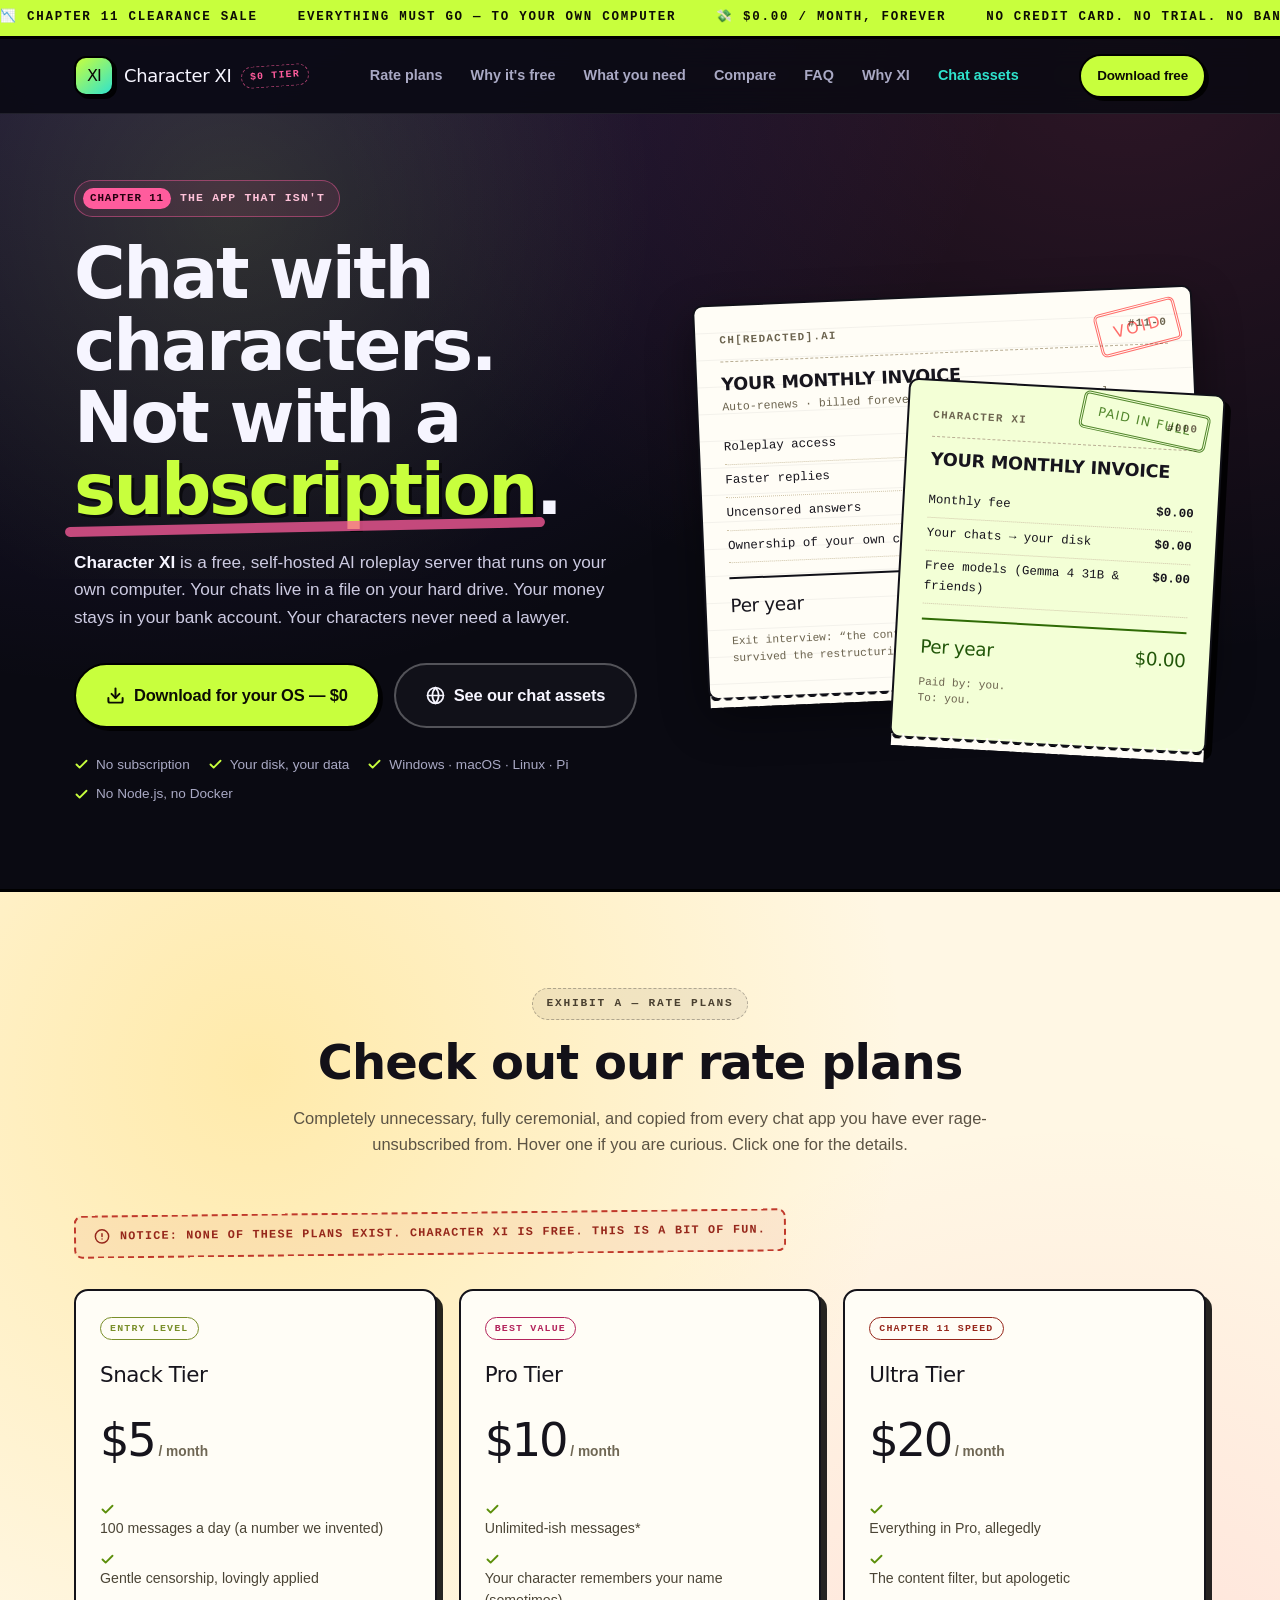
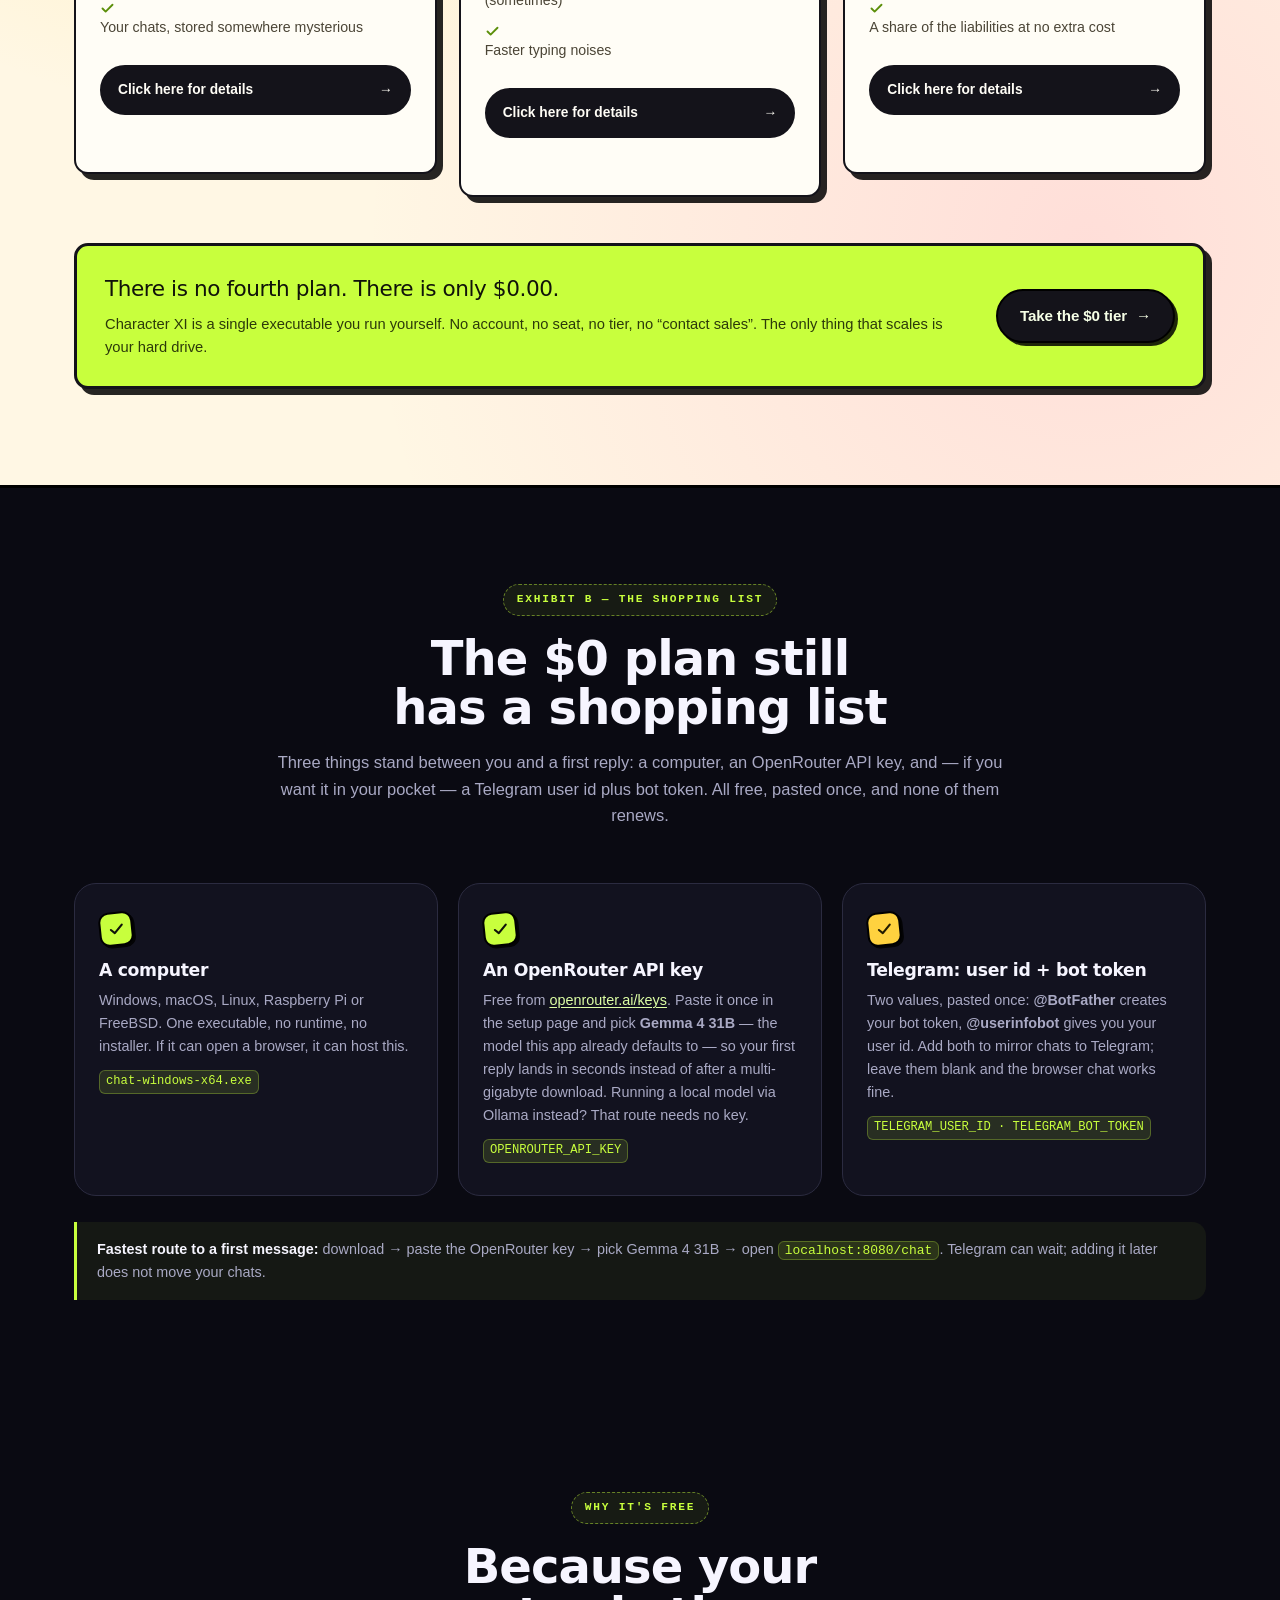
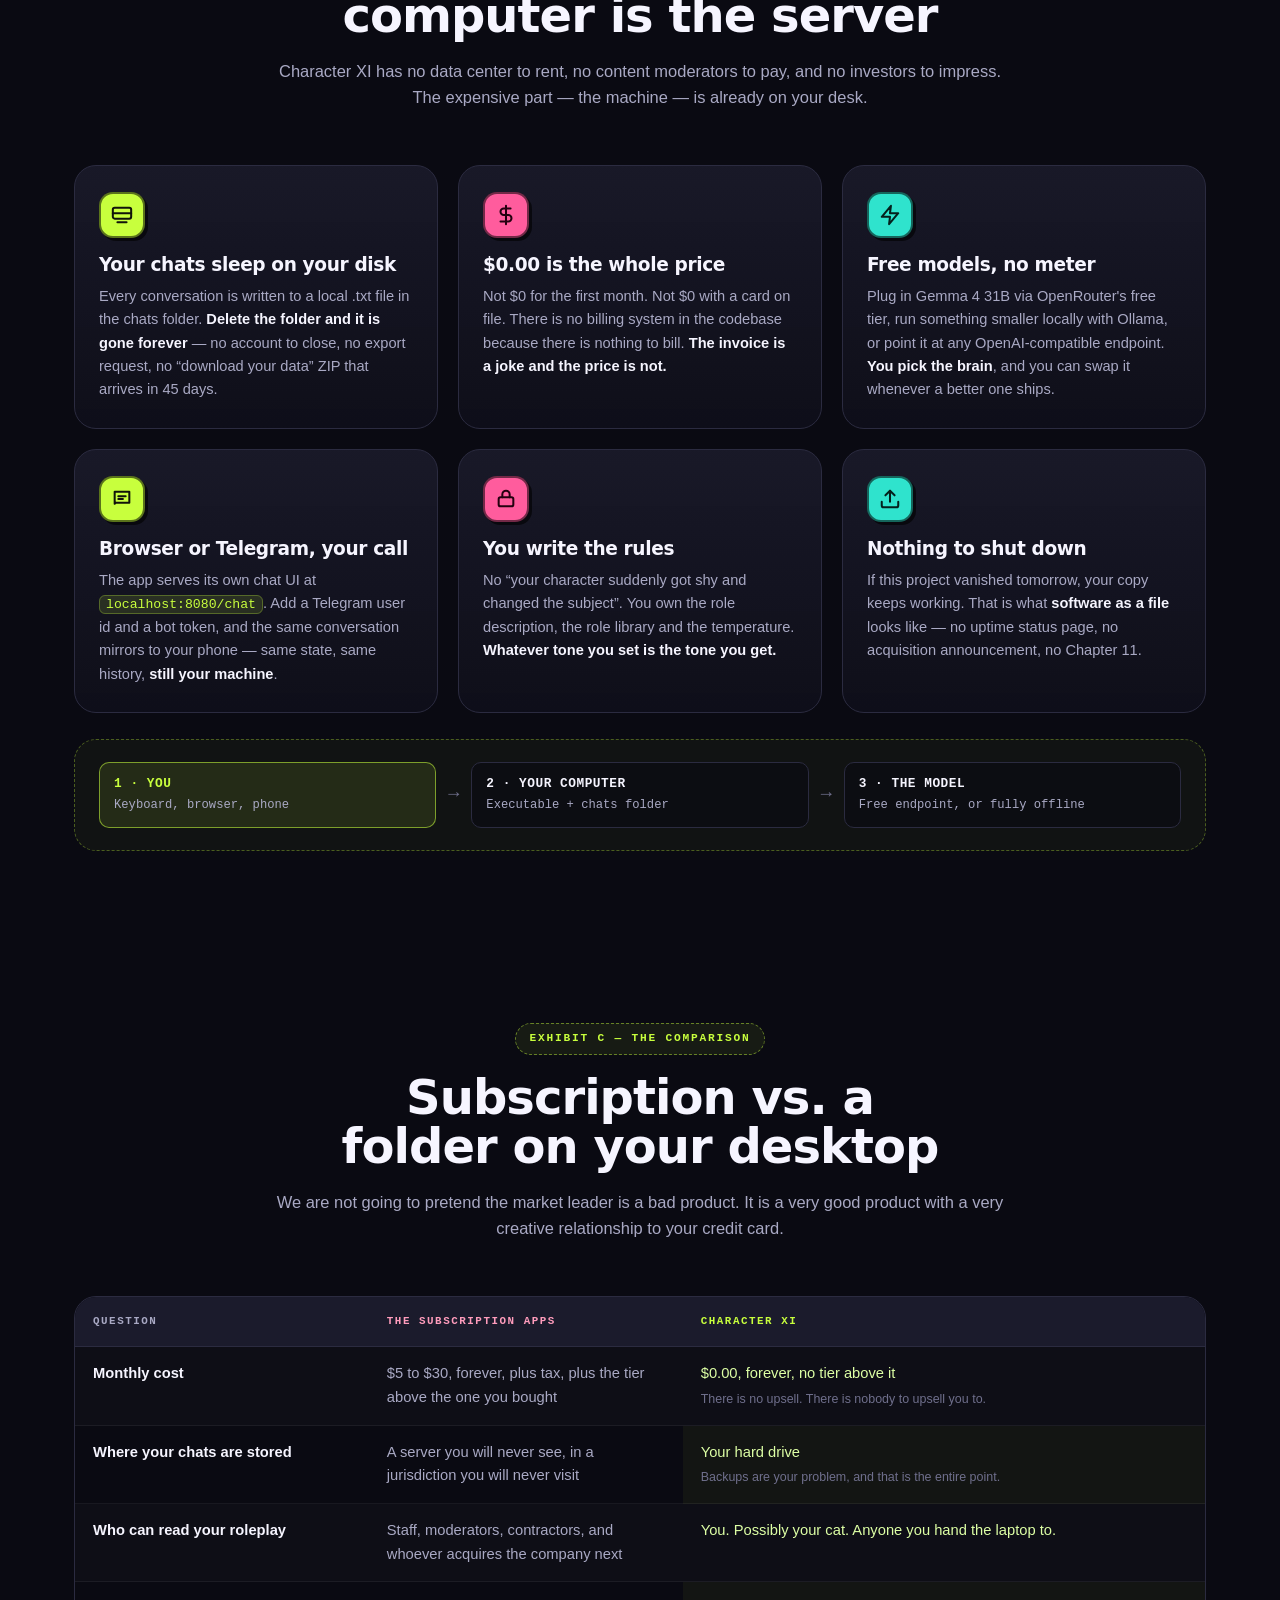
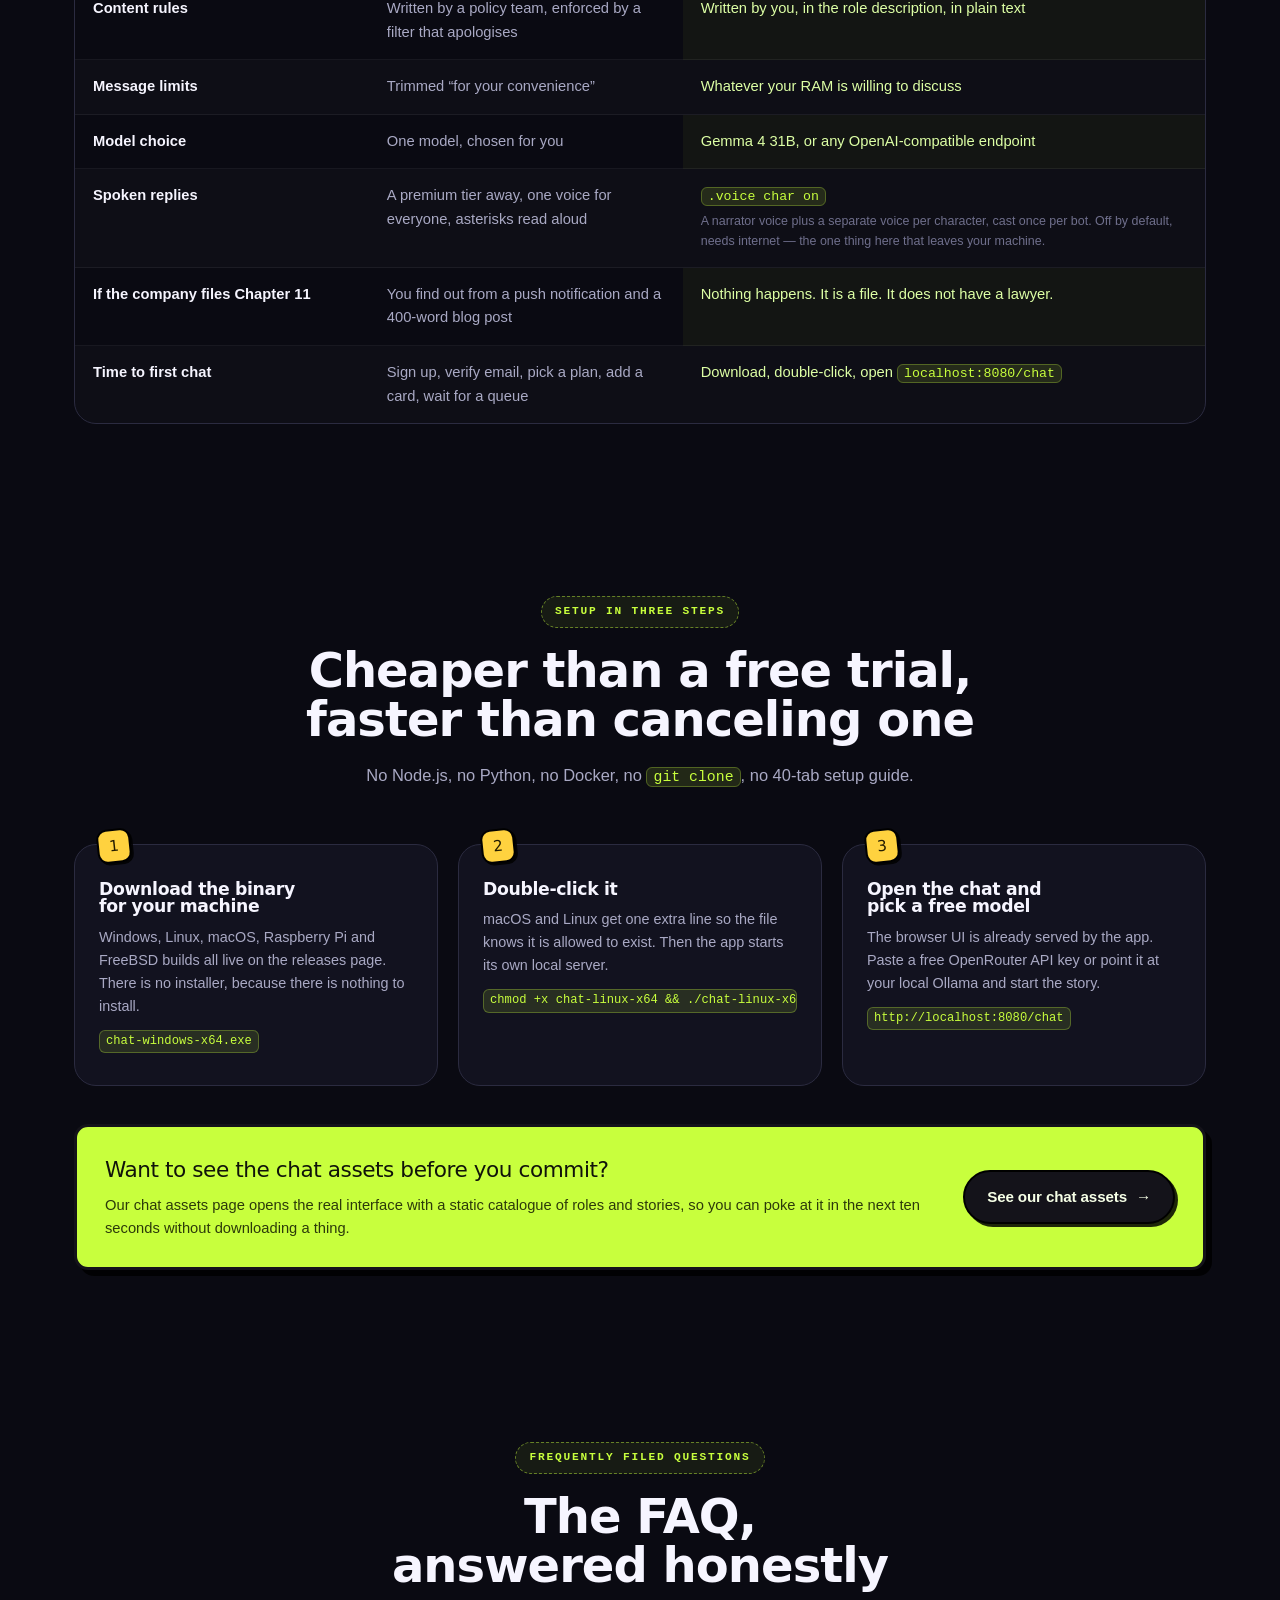
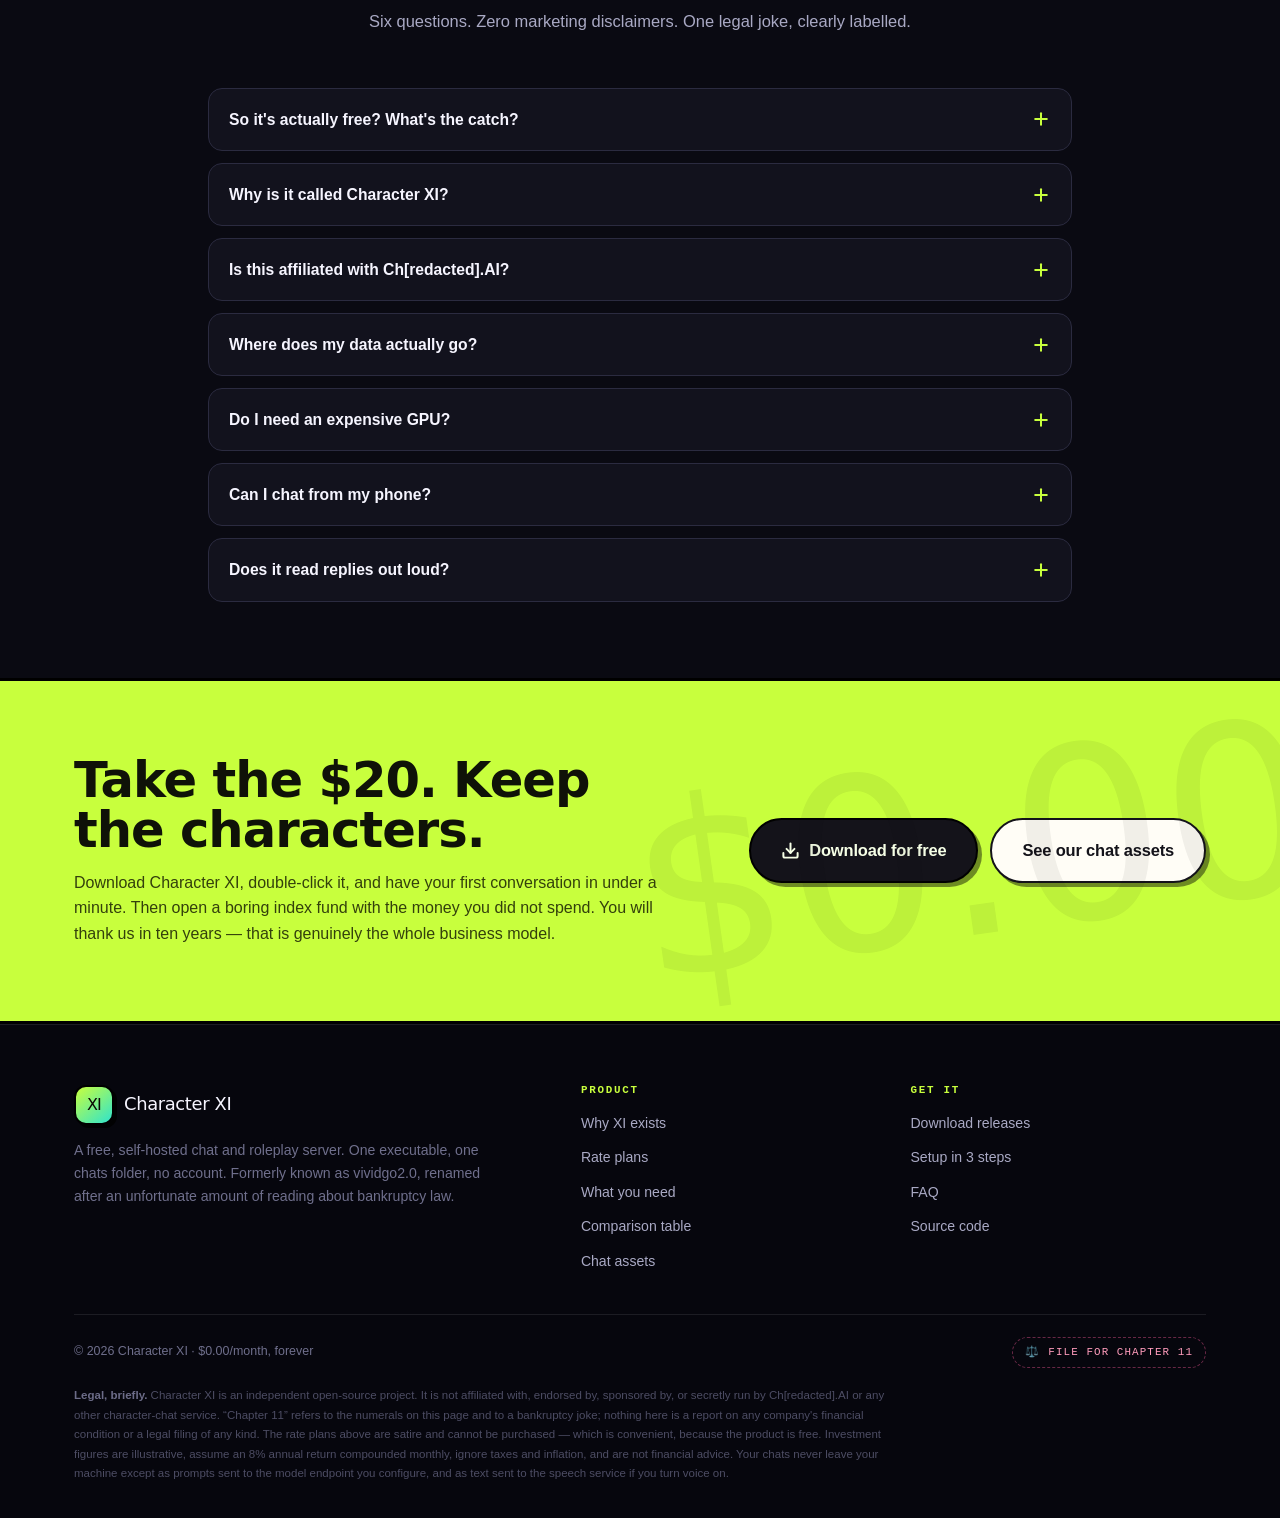
==== commit 894ff181: "remove ollama and replace with openrouter" ====
--- a/index.html
+++ b/index.html
@@ -80,7 +80,7 @@
 
           <h1 class="hero__title">
             Chat with characters.<br>
-            Not with a <em>subscription</em>.
+            Not with a <span class="hero__phrase"><em>subscription</em>.</span>
           </h1>
 
           <p class="hero__sub">
@@ -266,7 +266,7 @@
           <span class="tag">Exhibit B — the shopping list</span>
           <h2 class="section__title">The $0 plan still has a shopping list</h2>
           <p class="section__sub">
-            Three things stand between you and a first reply: a computer, an Ollama API key, and —
+            Three things stand between you and a first reply: a computer, an OpenRouter API key, and —
             if you want it in your pocket — a Telegram user id plus bot token. All free, pasted
             once, and none of them renews.
           </p>
@@ -289,14 +289,14 @@
             <span class="need__badge" aria-hidden="true">
               <svg width="17" height="17" viewBox="0 0 24 24" fill="none" stroke="currentColor" stroke-width="3" stroke-linecap="round" stroke-linejoin="round"><polyline points="20 6 9 17 4 12"></polyline></svg>
             </span>
-            <h3>An Ollama API key</h3>
-            <p>
-              Free from <a href="https://ollama.com/settings/keys" target="_blank" rel="noopener noreferrer">ollama.com/settings/keys</a>.
+            <h3>An OpenRouter API key</h3>
+            <p>
+              Free from <a href="https://openrouter.ai/keys" target="_blank" rel="noopener noreferrer">openrouter.ai/keys</a>.
               Paste it once in the setup page and pick <strong>Gemma 4 31B</strong> — the model this
               app already defaults to — so your first reply lands in seconds instead of after a
-              multi-gigabyte download. Running Ollama locally instead? That route needs no key.
-            </p>
-            <code>OLLAMA_API_KEY</code>
+              multi-gigabyte download. Running a local model via Ollama instead? That route needs no key.
+            </p>
+            <code>OPENROUTER_API_KEY</code>
           </article>
 
           <article class="need">
@@ -305,16 +305,16 @@
             </span>
             <h3>Telegram: user id + bot token</h3>
             <p>
-              Two values, pasted once: <b>@BotFather</b> makes the token, <b>@userinfobot</b> tells
-              you your id. The app wants both or neither. Add them and the same conversation
-              mirrors to your phone; skip them and the browser chat still works.
+              Two values, pasted once: <b>@BotFather</b> creates your bot token,
+              <b>@userinfobot</b> gives you your user id. Add both to mirror chats to Telegram;
+              leave them blank and the browser chat works fine.
             </p>
             <code>TELEGRAM_USER_ID · TELEGRAM_BOT_TOKEN</code>
           </article>
         </div>
 
         <p class="needs__note">
-          <strong>Fastest route to a first message:</strong> download → paste the Ollama key → pick
+          <strong>Fastest route to a first message:</strong> download → paste the OpenRouter key → pick
           Gemma 4 31B → open <code>localhost:8080/chat</code>. Telegram can wait; adding it later
           does not move your chats.
         </p>
@@ -374,7 +374,7 @@
             </div>
             <h3>Free models, no meter</h3>
             <p>
-              Plug in Gemma 4 31B through a free tier, run something smaller locally with Ollama,
+              Plug in Gemma 4 31B via OpenRouter's free tier, run something smaller locally with Ollama,
               or point it at any OpenAI-compatible endpoint. <strong>You pick the brain</strong>,
               and you can swap it whenever a better one ships.
             </p>
@@ -558,7 +558,7 @@
           <article class="step">
             <h3>Open the chat and pick a free model</h3>
             <p>
-              The browser UI is already served by the app. Paste a free API key or point it at your
+              The browser UI is already served by the app. Paste a free OpenRouter API key or point it at your
               local Ollama and start the story.
             </p>
             <code>http://localhost:8080/chat</code>
--- a/css/charxi.css
+++ b/css/charxi.css
@@ -423,6 +423,19 @@
   text-shadow: 3px 3px 0 rgba(0, 0, 0, 0.55);
 }
 
+/* <em> is an inline-block (it has to be, to carry the rotated underline), and a
+   line break is legal on either side of an inline-block — which is how the
+   sentence's full stop ended up stranded on a line of its own. This wrapper
+   refuses to break between the highlighted phrase and its punctuation, while
+   the <em> inside keeps normal wrapping so the phrase still fits a phone. */
+.hero__phrase {
+  white-space: nowrap;
+}
+
+.hero__phrase em {
+  white-space: normal;
+}
+
 .hero__title em::after {
   content: "";
   position: absolute;
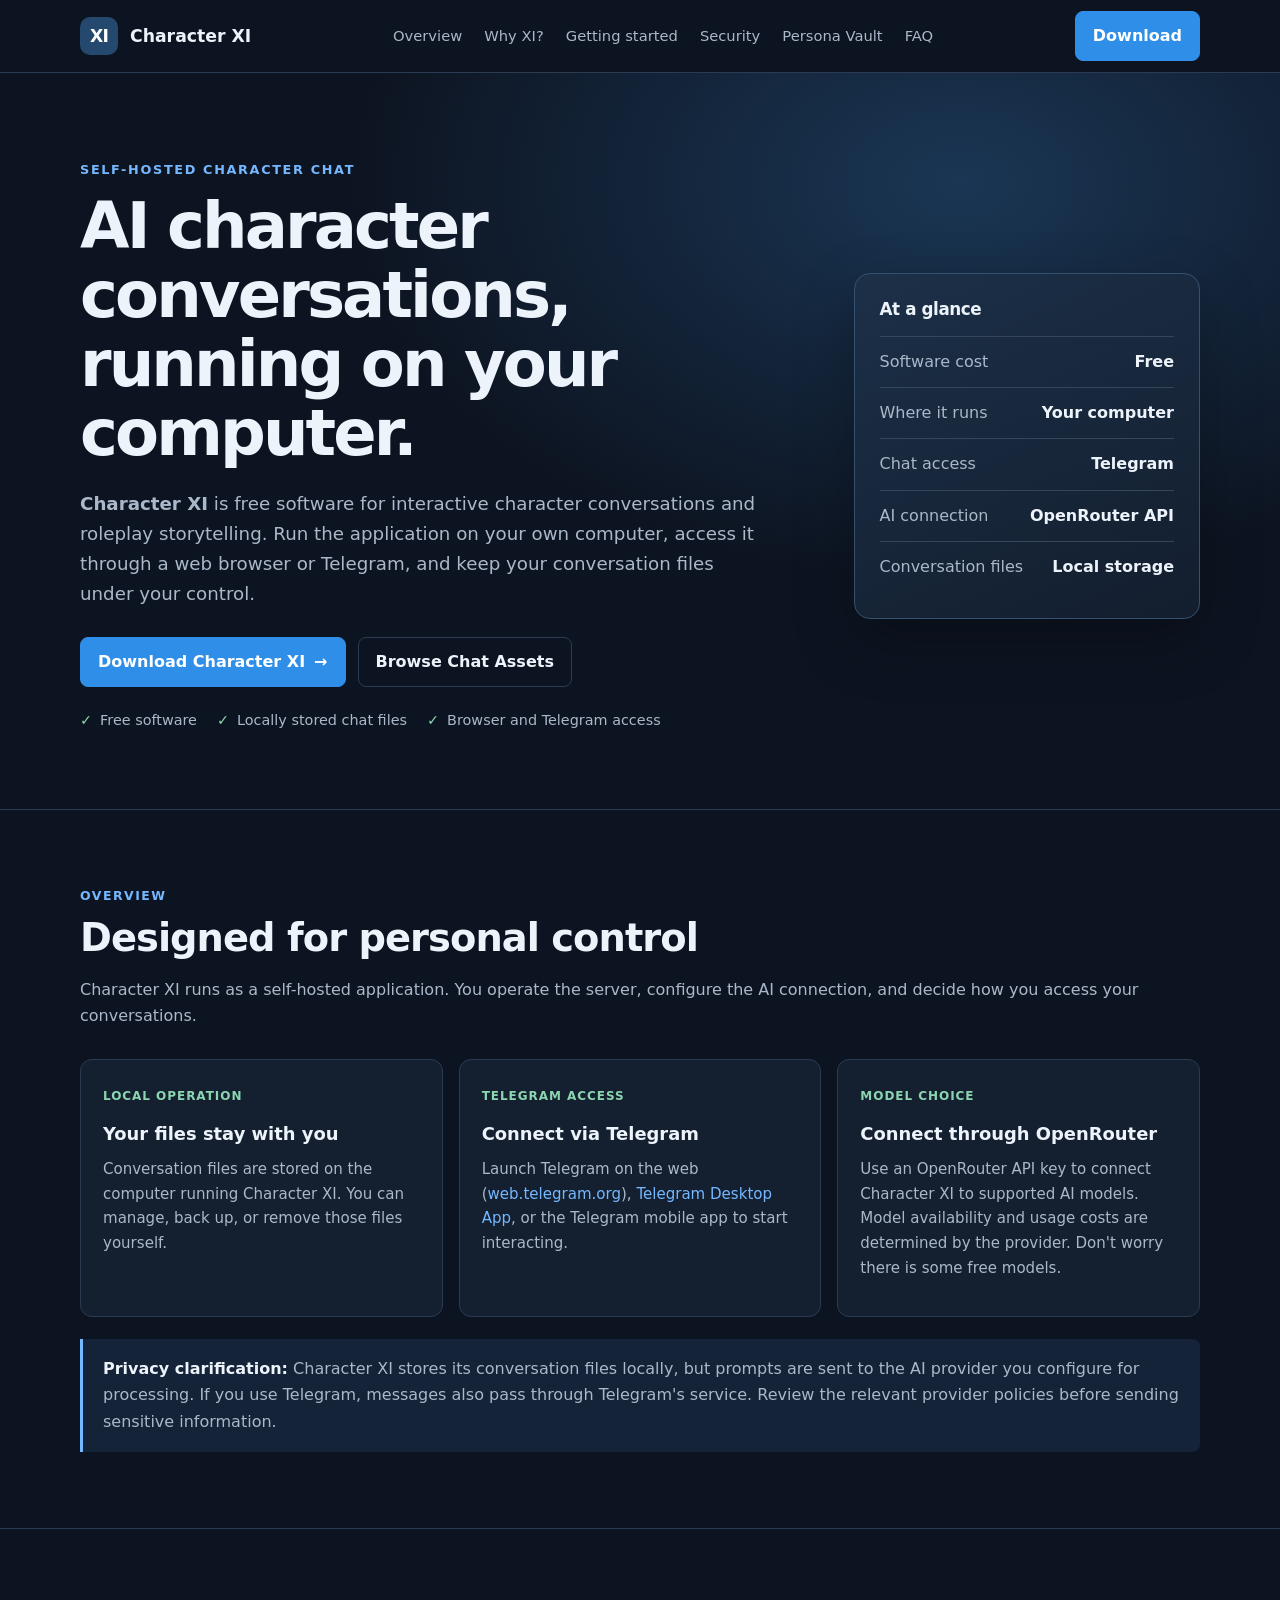
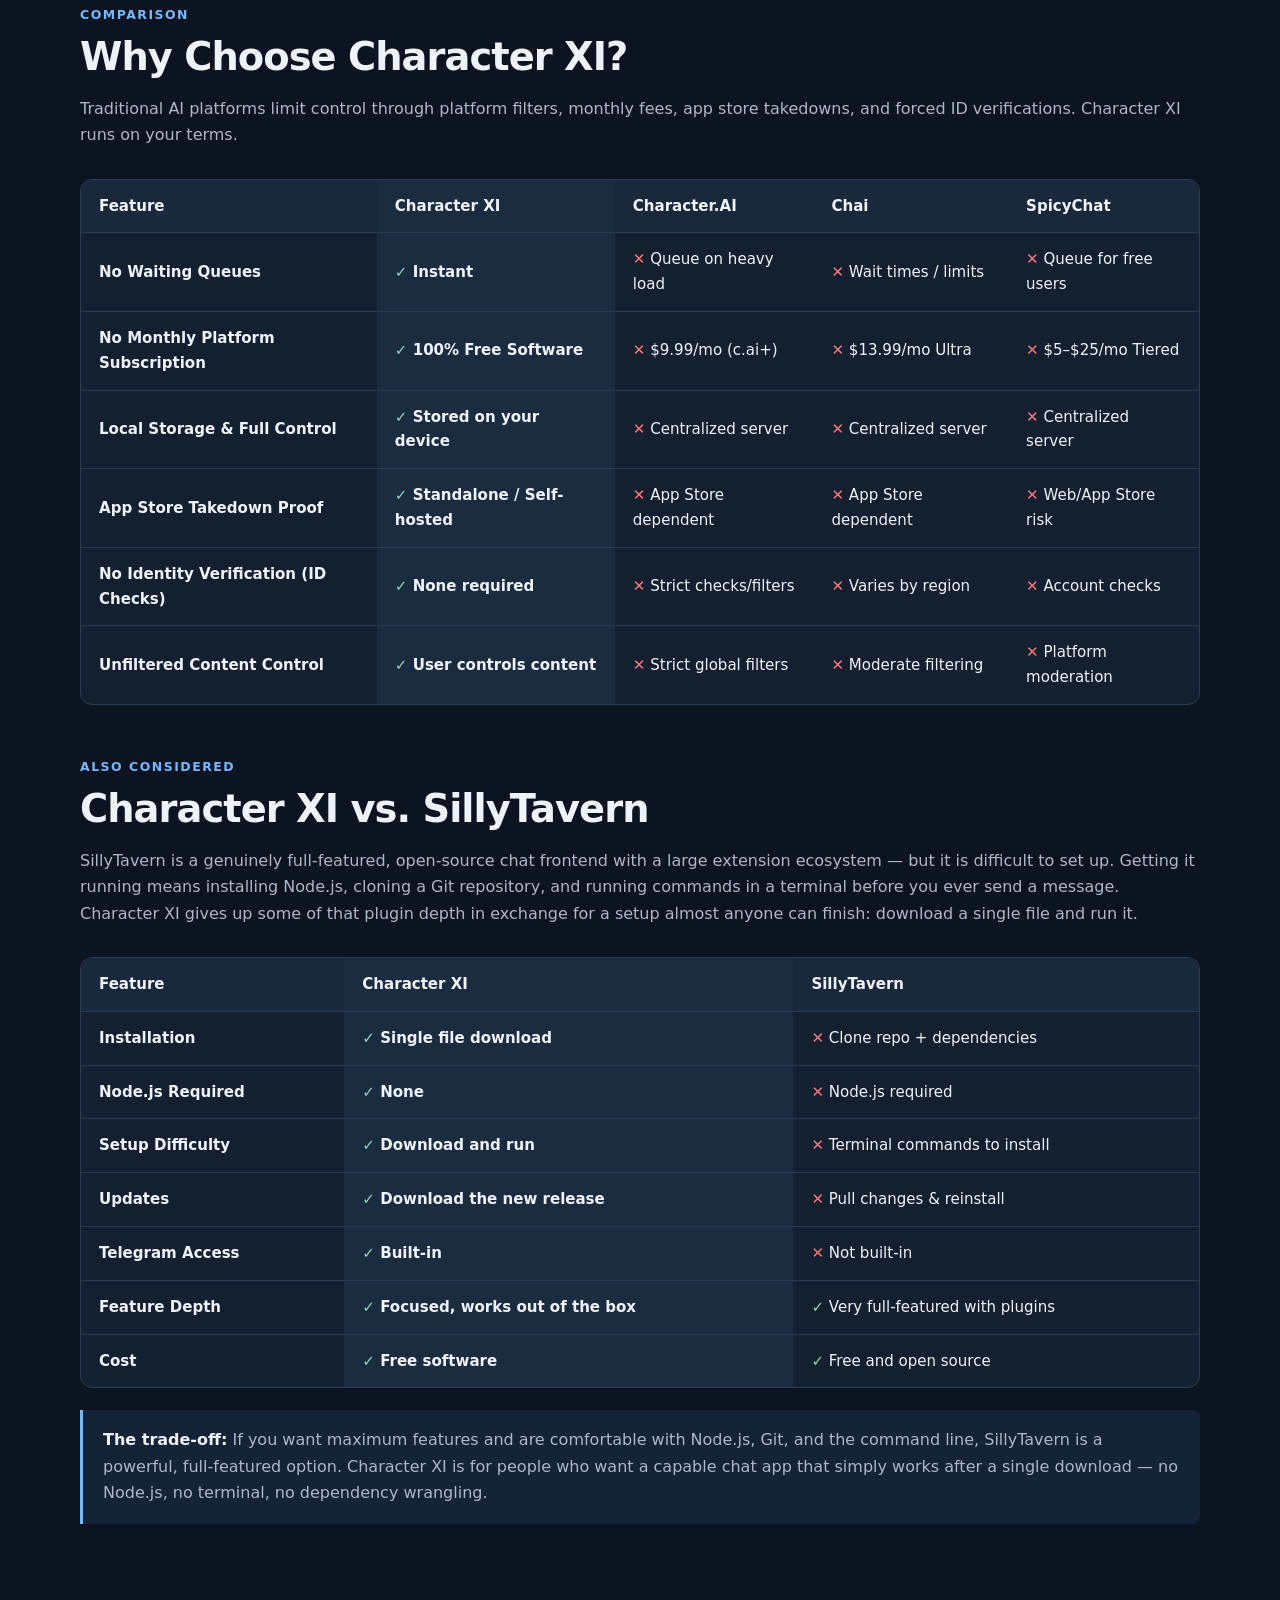
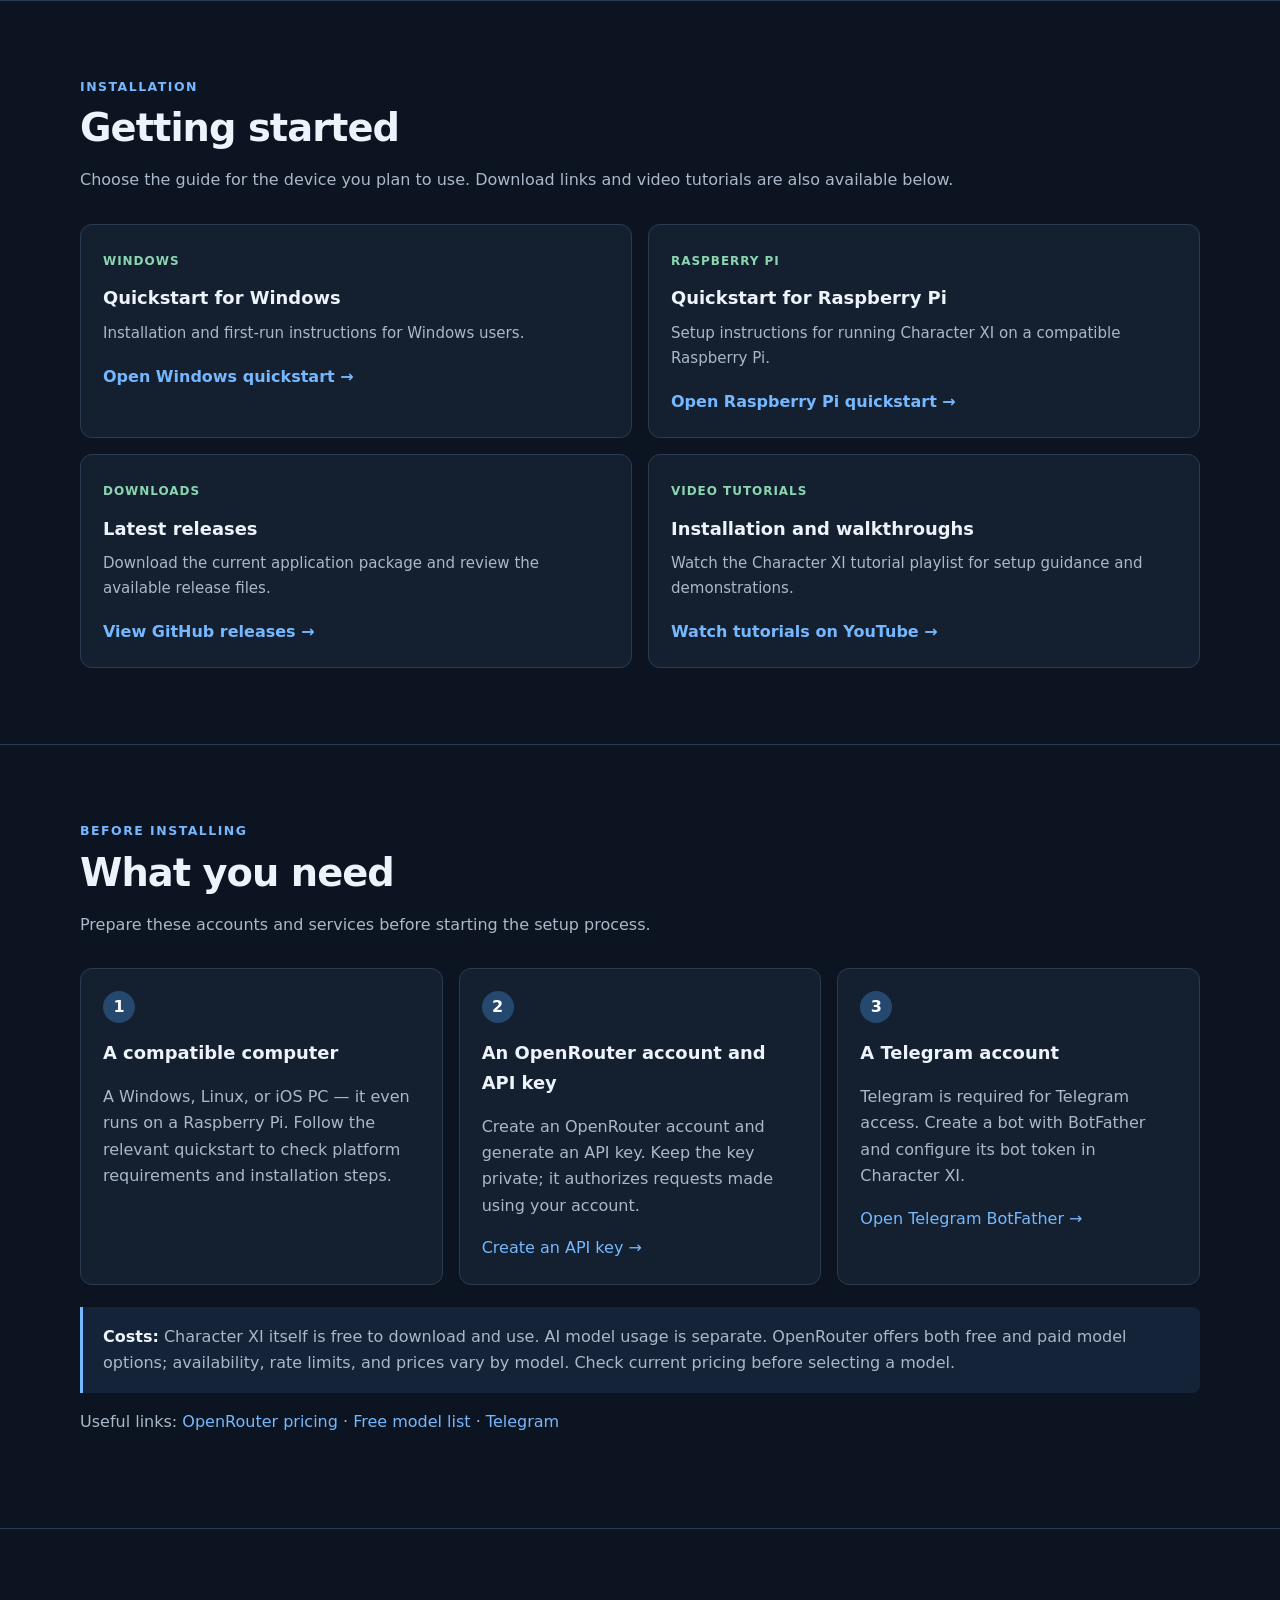
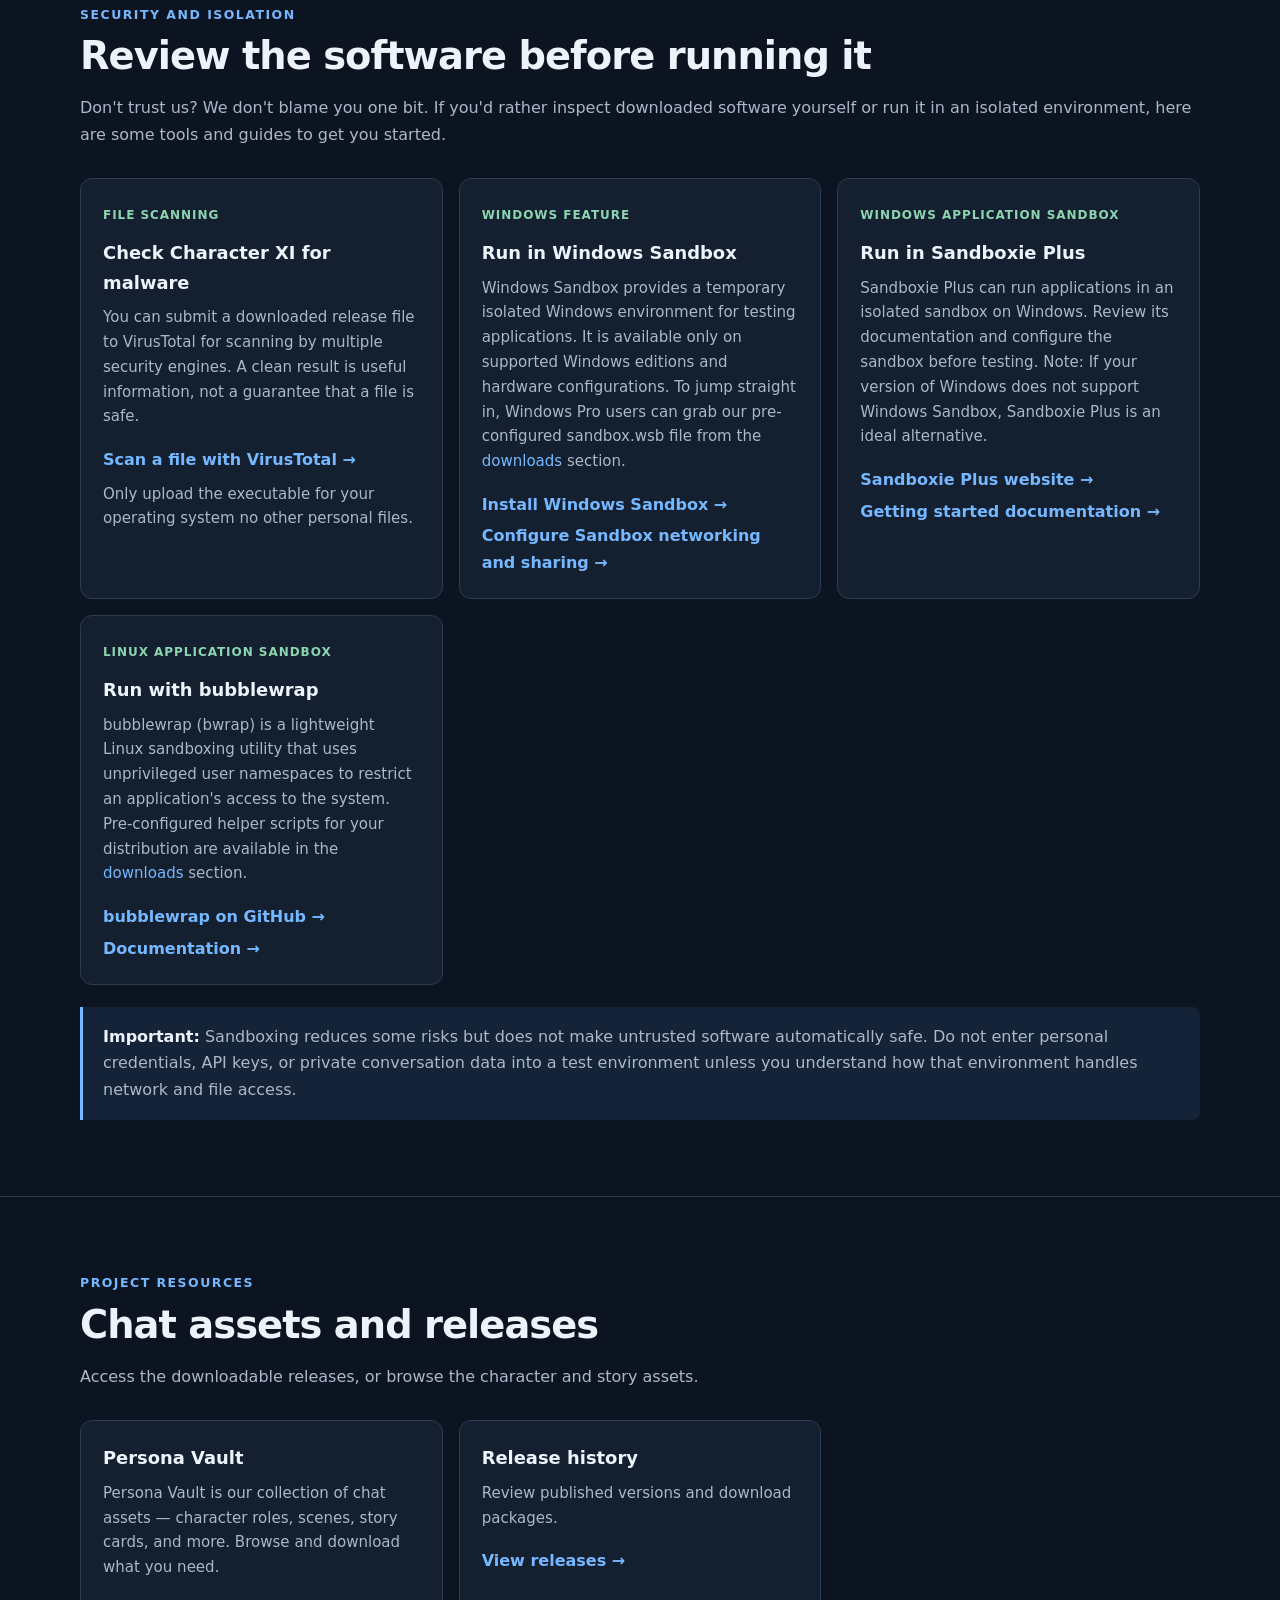
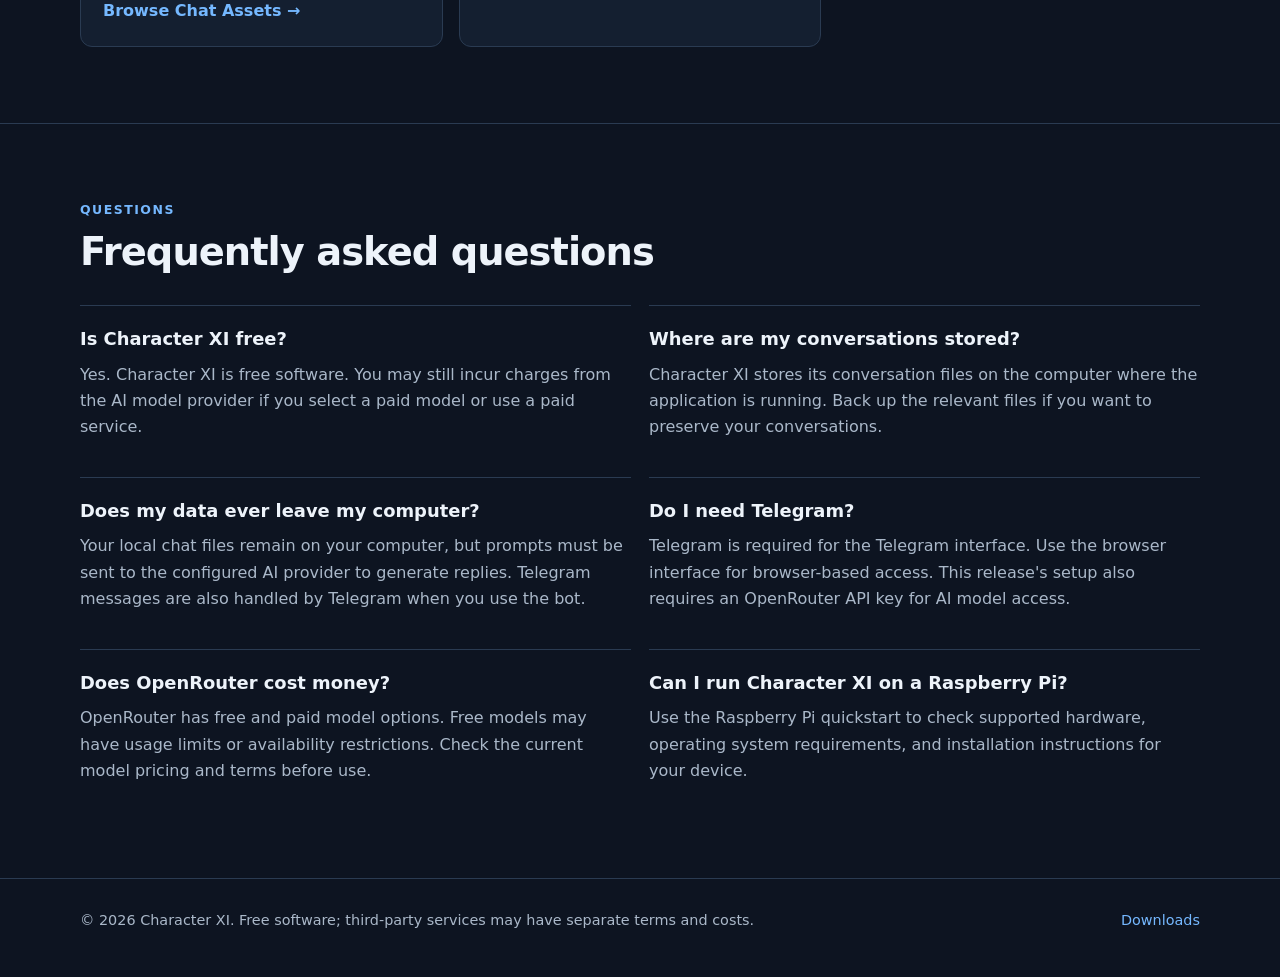
==== commit f105759b: "a better more professional website for charxi" ====
--- a/index.html
+++ b/index.html
@@ -1,923 +1,504 @@
-<!DOCTYPE html>
+﻿<!DOCTYPE html>
 <html lang="en">
 <head>
   <meta charset="UTF-8">
-  <meta name="viewport" content="width=device-width, initial-scale=1.0">
-  <title>Character XI — Free AI chat that runs on your computer (no Chapter 11)</title>
-  <meta name="description" content="Character XI is a free, self-hosted AI roleplay & chat server. Your chats live on your hard drive, not on a subscription. Download it, double-click it, and keep the $20.">
-  <meta name="theme-color" content="#0a0a12">
-  <meta property="og:title" content="Character XI — Free AI chat that runs on your computer">
-  <meta property="og:description" content="Chapter XI is not a legal proceeding, it's a roman numeral. Our app is $0.00 forever and your data never leaves your machine.">
+  <meta name="viewport" content="width=device-width, initial-scale=1">
+  <meta name="theme-color" content="#101827">
+  <meta name="description" content="Character XI is free, self-hosted AI character chat software. Run it on your computer, keep your chat files locally, and connect through Telegram and OpenRouter.">
+  <meta property="og:title" content="Character XI — Self-hosted AI character chat">
+  <meta property="og:description" content="Run Character XI on your own computer. Your chat files stay local, and you choose the AI model provider.">
   <meta property="og:type" content="website">
-
-  <!-- Favicon: a lime "XI" on ink -->
-  <link rel="icon" href="data:image/svg+xml,<svg xmlns=%22http://www.w3.org/2000/svg%22 viewBox=%220 0 64 64%22><rect width=%2264%22 height=%2264%22 rx=%2214%22 fill=%22%23c8ff3d%22/><text x=%2232%22 y=%2246%22 font-family=%22Arial%22 font-size=%2230%22 font-weight=%22900%22 text-anchor=%22middle%22 fill=%22%230a0a12%22>XI</text></svg>">
-
-  <link rel="stylesheet" href="css/charxi.css">
+  <title>Character XI — Self-hosted AI Character Chat</title>
+  <link rel="icon" href="data:image/svg+xml,%3Csvg xmlns='http://www.w3.org/2000/svg' viewBox='0 0 64 64'%3E%3Crect width='64' height='64' rx='12' fill='%231d3557'/%3E%3Ctext x='32' y='43' font-size='30' font-family='Arial' font-weight='bold' text-anchor='middle' fill='white'%3EXI%3C/text%3E%3C/svg%3E">
+  <style>
+    :root {
+      color-scheme: dark;
+      --bg: #0d1421;
+      --panel: #141f30;
+      --panel-2: #19283b;
+      --line: #2a3b52;
+      --text: #edf3fa;
+      --muted: #aab8c9;
+      --accent: #75b8ff;
+      --accent-strong: #2f8ee8;
+      --good: #8bd6b0;
+      --bad: #ff7b7b;
+      --max: 1120px;
+    }
+    * { box-sizing: border-box; }
+    html { scroll-behavior: smooth; }
+    body {
+      margin: 0;
+      background: var(--bg);
+      color: var(--text);
+      font: 16px/1.65 system-ui, -apple-system, BlinkMacSystemFont, "Segoe UI", sans-serif;
+    }
+    a { color: var(--accent); text-decoration: none; }
+    a:hover { text-decoration: underline; }
+    .container { width: min(var(--max), calc(100% - 40px)); margin: 0 auto; }
+    .site-header {
+      position: sticky; top: 0; z-index: 10;
+      background: rgba(13,20,33,.94); backdrop-filter: blur(12px);
+      border-bottom: 1px solid var(--line);
+    }
+    .nav { min-height: 72px; display: flex; align-items: center; justify-content: space-between; gap: 24px; }
+    .brand { display: inline-flex; align-items: center; gap: 12px; color: var(--text); font-weight: 750; font-size: 1.08rem; white-space: nowrap; }
+    .brand:hover { text-decoration: none; }
+    .brand-mark { display: grid; place-items: center; width: 38px; height: 38px; border-radius: 10px; background: #24486e; color: white; letter-spacing: -.05em; }
+    .nav-links { display: flex; align-items: center; gap: 22px; list-style: none; padding: 0; margin: 0; }
+    .nav-links a { color: var(--muted); font-size: .92rem; }
+    .nav-links a:hover { color: var(--text); }
+    .button {
+      display: inline-flex; align-items: center; justify-content: center; gap: 9px;
+      border: 1px solid var(--accent-strong); border-radius: 8px; padding: 11px 17px;
+      color: white; background: var(--accent-strong); font-weight: 650; transition: .15s ease;
+    }
+    .button:hover { background: #2478c8; text-decoration: none; }
+    .button.secondary { background: transparent; border-color: var(--line); color: var(--text); }
+    .button.secondary:hover { background: var(--panel-2); }
+    .hero { padding: 86px 0 76px; border-bottom: 1px solid var(--line); background: radial-gradient(ellipse at 75% 15%, #1a3654 0, transparent 45%); }
+    .hero-grid { display: grid; grid-template-columns: 1.35fr .65fr; gap: 54px; align-items: center; }
+    .eyebrow { color: var(--accent); font-size: .8rem; font-weight: 750; letter-spacing: .13em; text-transform: uppercase; }
+    h1 { margin: 12px 0 20px; max-width: 760px; font-size: clamp(2.55rem, 5vw, 4.5rem); line-height: 1.08; letter-spacing: -.045em; }
+    .hero-copy { max-width: 680px; color: var(--muted); font-size: 1.14rem; }
+    .hero-actions { display: flex; flex-wrap: wrap; gap: 12px; margin: 28px 0 22px; }
+    .hero-points { display: flex; flex-wrap: wrap; gap: 10px 20px; color: var(--muted); font-size: .9rem; }
+    .hero-points span::before { content: "✓"; color: var(--good); font-weight: 800; margin-right: 8px; }
+    .summary-card { background: linear-gradient(155deg, #1c3048, #131e2e); border: 1px solid #35516e; border-radius: 16px; padding: 25px; box-shadow: 0 22px 60px #0004; }
+    .summary-card h2 { font-size: 1.05rem; margin: 0 0 16px; }
+    .summary-row { display: flex; justify-content: space-between; gap: 14px; padding: 12px 0; border-top: 1px solid #34465a; color: var(--muted); }
+    .summary-row strong { color: var(--text); text-align: right; }
+    .section { padding: 76px 0; border-bottom: 1px solid var(--line); }
+    .section-head { max-width: 720px; margin-bottom: 30px; }
+    #comparison .section-head { max-width: 980px; }
+    .section-kicker { color: var(--accent); font-size: .78rem; font-weight: 750; letter-spacing: .12em; text-transform: uppercase; }
+    h2 { margin: 8px 0 12px; font-size: clamp(1.8rem, 3vw, 2.55rem); line-height: 1.2; letter-spacing: -.025em; }
+    h3 { margin: 0 0 8px; font-size: 1.12rem; }
+    .section-head p, .muted { color: var(--muted); }
+    .grid { display: grid; grid-template-columns: repeat(3, 1fr); gap: 16px; }
+    .grid.two { grid-template-columns: repeat(2, 1fr); }
+    .card { padding: 22px; background: var(--panel); border: 1px solid var(--line); border-radius: 12px; }
+    .card p { margin: 8px 0 13px; color: var(--muted); font-size: .94rem; }
+    .card .link { display: inline-block; margin-top: 5px; font-weight: 650; }
+    .card-label { display: inline-block; margin-bottom: 12px; color: var(--good); font-size: .75rem; font-weight: 750; letter-spacing: .08em; text-transform: uppercase; }
+    .steps { counter-reset: step; display: grid; grid-template-columns: repeat(3, 1fr); gap: 16px; }
+    .step { padding: 22px; background: var(--panel); border: 1px solid var(--line); border-radius: 12px; }
+    .step::before { counter-increment: step; content: counter(step); display: grid; place-items: center; width: 32px; height: 32px; margin-bottom: 15px; border-radius: 50%; background: #24486e; color: white; font-weight: 750; }
+    .notice { padding: 17px 20px; border-left: 3px solid var(--accent); background: #142338; border-radius: 0 8px 8px 0; color: var(--muted); margin-top: 22px; }
+    .notice strong { color: var(--text); }
+    
+    /* Comparison Table Styling */
+    .table-container { overflow-x: auto; background: var(--panel); border: 1px solid var(--line); border-radius: 12px; margin-top: 24px; }
+    .comparison-table { width: 100%; border-collapse: collapse; text-align: left; font-size: 0.94rem; }
+    .comparison-table th, .comparison-table td { padding: 14px 18px; border-bottom: 1px solid var(--line); }
+    .comparison-table th { background: var(--panel-2); color: var(--text); font-weight: 700; white-space: nowrap; }
+    .comparison-table tr:last-child td { border-bottom: none; }
+    .comparison-table .highlight { background: rgba(117, 184, 255, 0.08); font-weight: 600; color: var(--text); }
+    .check { color: var(--good); font-weight: 800; }
+    .cross { color: var(--bad); font-weight: 800; }
+
+    .faq { display: grid; grid-template-columns: 1fr 1fr; gap: 18px; }
+    .faq-item { padding: 18px 0; border-top: 1px solid var(--line); }
+    .faq-item p { margin: 6px 0 0; color: var(--muted); }
+    footer { padding: 30px 0 44px; color: var(--muted); font-size: .9rem; }
+    .footer-row { display: flex; justify-content: space-between; flex-wrap: wrap; gap: 14px; }
+    .mobile-menu-button { display: none; }
+    @media (max-width: 850px) {
+      .nav-links { display: none; position: absolute; top: 72px; left: 0; right: 0; padding: 18px 24px 22px; background: #101a29; border-bottom: 1px solid var(--line); flex-direction: column; align-items: flex-start; }
+      .nav-links.open { display: flex; }
+      .mobile-menu-button { display: inline-flex; border: 1px solid var(--line); background: transparent; color: var(--text); padding: 8px 11px; border-radius: 7px; }
+      .nav-download { display: none; }
+      .hero-grid { grid-template-columns: 1fr; gap: 30px; }
+      .summary-card { max-width: 560px; }
+      .grid, .steps { grid-template-columns: repeat(2, 1fr); }
+    }
+    @media (max-width: 580px) {
+      .container { width: min(100% - 28px, var(--max)); }
+      .hero { padding: 58px 0; }
+      .section { padding: 56px 0; }
+      .grid, .grid.two, .steps, .faq { grid-template-columns: 1fr; }
+      .hero-actions .button { width: 100%; }
+      h1 { font-size: 2.6rem; }
+    }
+  </style>
 </head>
 <body>
-
-  <!-- ======================================================================
-       Ticker: the only honest banner on the internet
-       ====================================================================== -->
-  <div class="ticker" aria-hidden="true">
-    <div class="ticker__track">
-      <!-- One set of headlines. js/charxi.js clones it to fill the screen and
-           drives the seamless loop, so this list lives here only once. -->
-      <span class="ticker__item">📉 Chapter 11 clearance sale</span>
-      <span class="ticker__item">Everything must go — to your own computer</span>
-      <span class="ticker__item">💸 $0.00 / month, forever</span>
-      <span class="ticker__item">No credit card. No trial. No bankruptcy hearing. No ID checks.</span>
-      <span class="ticker__item">🔒 Your chats live on your disk</span>
-      <span class="ticker__item">Download → double-click → localhost:8080/chat</span>
-    </div>
-  </div>
-
-  <!-- ======================================================================
-       Header
-       ====================================================================== -->
   <header class="site-header">
-    <div class="container">
-      <nav class="nav" aria-label="Main navigation">
-        <a href="#top" class="brand">
-          <span class="brand__mark" aria-hidden="true">XI</span>
-          <span>Character XI</span>
-          <span class="brand__badge">$0 tier</span>
-        </a>
-
-        <ul class="nav__menu" id="nav-menu">
-          <li><a class="nav__link" href="#pricing">Rate plans</a></li>
-          <li><a class="nav__link" href="#free">Why it's free</a></li>
-          <li><a class="nav__link" href="#requirements">What you need</a></li>
-          <li><a class="nav__link" href="#compare">Compare</a></li>
-          <li><a class="nav__link" href="#faq">FAQ</a></li>
-          <li><a class="nav__link" href="why.html">Why XI</a></li>
-          <li><a class="nav__link nav__link--demo" href="browser_static.html">Chat assets</a></li>
-        </ul>
-
-        <div class="nav__actions">
-          <a class="btn btn--lime btn--sm" href="https://github.com/mystupidchatapps/chatgo-releases/releases" target="_blank" rel="noopener noreferrer">Download free</a>
-          <button class="nav__toggle" id="nav-toggle" type="button" aria-label="Toggle navigation" aria-controls="nav-menu" aria-expanded="false">
-            <svg width="22" height="22" viewBox="0 0 24 24" fill="none" stroke="currentColor" stroke-width="2" stroke-linecap="round">
-              <line x1="3" y1="6" x2="21" y2="6"></line>
-              <line x1="3" y1="12" x2="21" y2="12"></line>
-              <line x1="3" y1="18" x2="21" y2="18"></line>
-            </svg>
-          </button>
-        </div>
-      </nav>
+    <div class="container nav">
+      <a class="brand" href="#top"><span class="brand-mark">XI</span><span>Character XI</span></a>
+      <button class="mobile-menu-button" id="menuButton" type="button" aria-expanded="false" aria-controls="navLinks">Menu</button>
+      <ul class="nav-links" id="navLinks">
+        <li><a href="#features">Overview</a></li>
+        <li><a href="#comparison">Why XI?</a></li>
+        <li><a href="#getting-started">Getting started</a></li>
+        <li><a href="#security">Security</a></li>
+        <li><a href="#resources">Persona Vault</a></li>
+        <li><a href="#faq">FAQ</a></li>
+      </ul>
+      <a class="button nav-download" href="https://github.com/mystupidchatapps/chatgo-releases/releases" target="_blank" rel="noopener noreferrer">Download</a>
     </div>
   </header>
 
   <main id="top">
-    <!-- ====================================================================
-         Hero
-         ==================================================================== -->
     <section class="hero">
-      <div class="container hero__grid">
+      <div class="container hero-grid">
         <div>
-          <p class="hero__eyebrow"><b>Chapter 11</b> the app that isn't</p>
-
-          <h1 class="hero__title">
-            Chat with characters.<br>
-            Not with a <span class="hero__phrase"><em>subscription</em>.</span>
-          </h1>
-
-          <p class="hero__sub">
-            <strong>Character XI</strong> is a free, self-hosted AI roleplay server that runs on your own
-            computer. Your chats live in a file on your hard drive. Your money stays in your
-            bank account. Your characters never need a lawyer.
-          </p>
-
-          <div class="hero__actions">
-            <a class="btn btn--lime btn--lg" id="hero-download" href="https://github.com/mystupidchatapps/chatgo-releases/releases" target="_blank" rel="noopener noreferrer">
-              <svg width="19" height="19" viewBox="0 0 24 24" fill="none" stroke="currentColor" stroke-width="2.5" stroke-linecap="round" stroke-linejoin="round">
-                <path d="M21 15v4a2 2 0 0 1-2 2H5a2 2 0 0 1-2-2v-4"></path>
-                <polyline points="7 10 12 15 17 10"></polyline>
-                <line x1="12" y1="15" x2="12" y2="3"></line>
-              </svg>
-              <span>Download for your OS — $0</span>
-            </a>
-            <a class="btn btn--outline btn--lg" href="browser_static.html">
-              <svg width="19" height="19" viewBox="0 0 24 24" fill="none" stroke="currentColor" stroke-width="2.2" stroke-linecap="round" stroke-linejoin="round">
-                <circle cx="12" cy="12" r="10"></circle>
-                <line x1="2" y1="12" x2="22" y2="12"></line>
-                <path d="M12 2a15.3 15.3 0 0 1 4 10 15.3 15.3 0 0 1-4 10 15.3 15.3 0 0 1-4-10 15.3 15.3 0 0 1 4-10z"></path>
-              </svg>
-              <span>See our chat assets</span>
-            </a>
+          <div class="eyebrow">Self-hosted character chat</div>
+          <h1>AI character conversations, running on your computer.</h1>
+          <p class="hero-copy"><strong>Character XI</strong> is free software for interactive character conversations and roleplay storytelling. Run the application on your own computer, access it through a web browser or Telegram, and keep your conversation files under your control.</p>
+          <div class="hero-actions">
+            <a class="button" href="https://github.com/mystupidchatapps/chatgo-releases/releases" target="_blank" rel="noopener noreferrer">Download Character XI <span aria-hidden="true">→</span></a>
+            <a class="button secondary" href="browser_static.html" target="_blank" rel="noopener noreferrer">Browse Chat Assets</a>
           </div>
-
-          <div class="hero__chips">
-            <span class="hero__chip">
-              <svg width="15" height="15" viewBox="0 0 24 24" fill="none" stroke="currentColor" stroke-width="3" stroke-linecap="round" stroke-linejoin="round"><polyline points="20 6 9 17 4 12"></polyline></svg>
-              No subscription
-            </span>
-            <span class="hero__chip">
-              <svg width="15" height="15" viewBox="0 0 24 24" fill="none" stroke="currentColor" stroke-width="3" stroke-linecap="round" stroke-linejoin="round"><polyline points="20 6 9 17 4 12"></polyline></svg>
-              Your disk, your data
-            </span>
-            <span class="hero__chip">
-              <svg width="15" height="15" viewBox="0 0 24 24" fill="none" stroke="currentColor" stroke-width="3" stroke-linecap="round" stroke-linejoin="round"><polyline points="20 6 9 17 4 12"></polyline></svg>
-              Windows · macOS · Linux · Pi
-            </span>
-            <span class="hero__chip">
-              <svg width="15" height="15" viewBox="0 0 24 24" fill="none" stroke="currentColor" stroke-width="3" stroke-linecap="round" stroke-linejoin="round"><polyline points="20 6 9 17 4 12"></polyline></svg>
-              No Node.js, no Docker
-            </span>
+          <div class="hero-points">
+            <span>Free software</span>
+            <span>Locally stored chat files</span>
+            <span>Browser and Telegram access</span>
           </div>
         </div>
-
-        <!-- Receipt stack: their invoice vs our invoice -->
-        <div class="hero__deck">
-          <div class="receipt receipt--them">
-            <div class="stamp">Void</div>
-            <div class="receipt__head">
-              <span>Ch[redacted].AI</span>
-              <span>#11-0</span>
-            </div>
-            <h2 class="receipt__title">Your monthly invoice</h2>
-            <p class="receipt__meta">Auto-renews · billed forever · you will forget to cancel</p>
-            <div class="receipt__rows">
-              <div class="receipt__row"><span>Roleplay access</span><span>$9.99</span></div>
-              <div class="receipt__row"><span>Faster replies</span><span>$9.99</span></div>
-              <div class="receipt__row receipt__row--strike"><span>Uncensored answers</span><span>DENIED</span></div>
-              <div class="receipt__row"><span>Ownership of your own chats</span><span>$0.00 to you</span></div>
-            </div>
-            <div class="receipt__total">
-              <span>Per year</span>
-              <span>$239.76</span>
-            </div>
-            <p class="receipt__foot">Exit interview: “the content filter is the only thing that survived the restructuring.”</p>
-          </div>
-
-          <div class="receipt receipt--us">
-            <div class="stamp stamp--paid">Paid in full</div>
-            <div class="receipt__head">
-              <span>Character XI</span>
-              <span>#000</span>
-            </div>
-            <h2 class="receipt__title">Your monthly invoice</h2>
-            <div class="receipt__rows">
-              <div class="receipt__row"><span>Monthly fee</span><span>$0.00</span></div>
-              <div class="receipt__row"><span>Your chats → your disk</span><span>$0.00</span></div>
-              <div class="receipt__row"><span>Free models (Gemma 4 31B &amp; friends)</span><span>$0.00</span></div>
-            </div>
-            <div class="receipt__total receipt__total--free">
-              <span>Per year</span>
-              <span>$0.00</span>
-            </div>
-            <p class="receipt__foot">Paid by: you.<br>To: you.</p>
-          </div>
-        </div>
-      </div>
-    </section>
-
-    <!-- ====================================================================
-         Pricing: the joke that pays for itself
-         ==================================================================== -->
-    <section class="section pricing" id="pricing">
-      <div class="container">
-        <div class="section__head">
-          <span class="tag">Exhibit A — rate plans</span>
-          <h2 class="section__title">Check out our rate plans</h2>
-          <p class="section__sub">
-            Completely unnecessary, fully ceremonial, and copied from every chat app you have ever
-            rage-unsubscribed from. Hover one if you are curious. Click one for the details.
-          </p>
-        </div>
-
-        <p class="pricing__banner">
-          <svg width="16" height="16" viewBox="0 0 24 24" fill="none" stroke="currentColor" stroke-width="2.2" stroke-linecap="round" stroke-linejoin="round">
-            <circle cx="12" cy="12" r="10"></circle>
-            <line x1="12" y1="8" x2="12" y2="12"></line>
-            <line x1="12" y1="16" x2="12.01" y2="16"></line>
-          </svg>
-          Notice: none of these plans exist. Character XI is free. This is a bit of fun.
-        </p>
-
-        <div class="plans">
-          <!-- $5 -->
-          <article class="plan" role="button" tabindex="0" aria-haspopup="dialog" data-plan-price="5" data-plan-tier="Snack Tier">
-            <span class="plan__flag" style="color:#7a8f2a;">Entry level</span>
-            <span class="plan__name">Snack Tier</span>
-            <span class="plan__price">$5<small>/ month</small></span>
-            <span class="plan__list">
-              <span><svg width="15" height="15" viewBox="0 0 24 24" fill="none" stroke="#5c8f0a" stroke-width="3" stroke-linecap="round" stroke-linejoin="round"><polyline points="20 6 9 17 4 12"></polyline></svg> 100 messages a day (a number we invented)</span>
-              <span><svg width="15" height="15" viewBox="0 0 24 24" fill="none" stroke="#5c8f0a" stroke-width="3" stroke-linecap="round" stroke-linejoin="round"><polyline points="20 6 9 17 4 12"></polyline></svg> Gentle censorship, lovingly applied</span>
-              <span><svg width="15" height="15" viewBox="0 0 24 24" fill="none" stroke="#5c8f0a" stroke-width="3" stroke-linecap="round" stroke-linejoin="round"><polyline points="20 6 9 17 4 12"></polyline></svg> Your chats, stored somewhere mysterious</span>
-            </span>
-            <span class="plan__cta">Click here for details <span aria-hidden="true">→</span></span>
-            <span class="plan__tease">psst. click it. i dare you.</span>
-          </article>
-
-          <!-- $10 -->
-          <article class="plan" role="button" tabindex="0" aria-haspopup="dialog" data-plan-price="10" data-plan-tier="Pro Tier">
-            <span class="plan__flag" style="color:#b3245c;">Best value</span>
-            <span class="plan__name">Pro Tier</span>
-            <span class="plan__price">$10<small>/ month</small></span>
-            <span class="plan__list">
-              <span><svg width="15" height="15" viewBox="0 0 24 24" fill="none" stroke="#5c8f0a" stroke-width="3" stroke-linecap="round" stroke-linejoin="round"><polyline points="20 6 9 17 4 12"></polyline></svg> Unlimited-ish messages*</span>
-              <span><svg width="15" height="15" viewBox="0 0 24 24" fill="none" stroke="#5c8f0a" stroke-width="3" stroke-linecap="round" stroke-linejoin="round"><polyline points="20 6 9 17 4 12"></polyline></svg> Your character remembers your name (sometimes)</span>
-              <span><svg width="15" height="15" viewBox="0 0 24 24" fill="none" stroke="#5c8f0a" stroke-width="3" stroke-linecap="round" stroke-linejoin="round"><polyline points="20 6 9 17 4 12"></polyline></svg> Faster typing noises</span>
-            </span>
-            <span class="plan__cta">Click here for details <span aria-hidden="true">→</span></span>
-            <span class="plan__tease">*the asterisk is the product</span>
-          </article>
-
-          <!-- $20 -->
-          <article class="plan" role="button" tabindex="0" aria-haspopup="dialog" data-plan-price="20" data-plan-tier="Ultra Tier">
-            <span class="plan__flag" style="color:#96271b;">Chapter 11 speed</span>
-            <span class="plan__name">Ultra Tier</span>
-            <span class="plan__price">$20<small>/ month</small></span>
-            <span class="plan__list">
-              <span><svg width="15" height="15" viewBox="0 0 24 24" fill="none" stroke="#5c8f0a" stroke-width="3" stroke-linecap="round" stroke-linejoin="round"><polyline points="20 6 9 17 4 12"></polyline></svg> Everything in Pro, allegedly</span>
-              <span><svg width="15" height="15" viewBox="0 0 24 24" fill="none" stroke="#5c8f0a" stroke-width="3" stroke-linecap="round" stroke-linejoin="round"><polyline points="20 6 9 17 4 12"></polyline></svg> The content filter, but apologetic</span>
-              <span><svg width="15" height="15" viewBox="0 0 24 24" fill="none" stroke="#5c8f0a" stroke-width="3" stroke-linecap="round" stroke-linejoin="round"><polyline points="20 6 9 17 4 12"></polyline></svg> A share of the liabilities at no extra cost</span>
-            </span>
-            <span class="plan__cta">Click here for details <span aria-hidden="true">→</span></span>
-            <span class="plan__tease">this is the one that files</span>
-          </article>
-        </div>
-
-        <!-- The only plan we actually sell -->
-        <div class="free-callout">
-          <div>
-            <p class="free-callout__title">There is no fourth plan. There is only $0.00.</p>
-            <p class="free-callout__text">
-              Character XI is a single executable you run yourself. No account, no seat, no tier,
-              no “contact sales”. The only thing that scales is your hard drive.
-            </p>
-          </div>
-          <a class="btn btn--lime" style="background:#14131a;color:#f6ffe6;border-color:#000;" href="https://github.com/mystupidchatapps/chatgo-releases/releases" target="_blank" rel="noopener noreferrer">
-            Take the $0 tier
-            <span aria-hidden="true">→</span>
-          </a>
-        </div>
-      </div>
-    </section>
-
-    <!-- ====================================================================
-         What you need (the shopping list)
-         ==================================================================== -->
+        <aside class="summary-card" aria-label="Product summary">
+          <h2>At a glance</h2>
+          <div class="summary-row"><span>Software cost</span><strong>Free</strong></div>
+          <div class="summary-row"><span>Where it runs</span><strong>Your computer</strong></div>
+          <div class="summary-row"><span>Chat access</span><strong>Telegram</strong></div>
+          <div class="summary-row"><span>AI connection</span><strong>OpenRouter API</strong></div>
+          <div class="summary-row"><span>Conversation files</span><strong>Local storage</strong></div>
+        </aside>
+      </div>
+    </section>
+
+    <section class="section" id="features">
+      <div class="container">
+        <div class="section-head" style="max-width: none;">
+          <div class="section-kicker">Overview</div>
+          <h2>Designed for personal control</h2>
+          <p>Character XI runs as a self-hosted application. You operate the server, configure the AI connection, and decide how you access your conversations.</p>
+        </div>
+        <div class="grid">
+          <article class="card">
+            <span class="card-label">Local operation</span>
+            <h3>Your files stay with you</h3>
+            <p>Conversation files are stored on the computer running Character XI. You can manage, back up, or remove those files yourself.</p>
+          </article>
+          <article class="card">
+            <span class="card-label">Telegram access</span>
+            <h3>Connect via Telegram</h3>
+            <p>Launch Telegram on the web (<a href="https://web.telegram.org/" target="_blank" rel="noopener noreferrer">web.telegram.org</a>), <a href="https://desktop.telegram.org/" target="_blank" rel="noopener noreferrer">Telegram Desktop App</a>, or the Telegram mobile app to start interacting.</p>
+          </article>
+          <article class="card">
+            <span class="card-label">Model choice</span>
+            <h3>Connect through OpenRouter</h3>
+            <p>Use an OpenRouter API key to connect Character XI to supported AI models. Model availability and usage costs are determined by the provider. Don't worry there is some free models.</p>
+          </article>
+        </div>
+        <div class="notice"><strong>Privacy clarification:</strong> Character XI stores its conversation files locally, but prompts are sent to the AI provider you configure for processing. If you use Telegram, messages also pass through Telegram's service. Review the relevant provider policies before sending sensitive information.</div>
+      </div>
+    </section>
+
+    <section class="section" id="comparison">
+      <div class="container">
+        <div class="section-head" style="max-width: none;">
+          <div class="section-kicker">Comparison</div>
+          <h2>Why Choose Character XI?</h2>
+          <p>Traditional AI platforms limit control through platform filters, monthly fees, app store takedowns, and forced ID verifications. Character XI runs on your terms.</p>
+        </div>
+        <div class="table-container">
+          <table class="comparison-table">
+            <thead>
+              <tr>
+                <th>Feature</th>
+                <th class="highlight">Character XI</th>
+                <th>Character.AI</th>
+                <th>Chai</th>
+                <th>SpicyChat</th>
+              </tr>
+            </thead>
+            <tbody>
+              <tr>
+                <td><strong>No Waiting Queues</strong></td>
+                <td class="highlight"><span class="check">✓</span> Instant</td>
+                <td><span class="cross">✕</span> Queue on heavy load</td>
+                <td><span class="cross">✕</span> Wait times / limits</td>
+                <td><span class="cross">✕</span> Queue for free users</td>
+              </tr>
+              <tr>
+                <td><strong>No Monthly Platform Subscription</strong></td>
+                <td class="highlight"><span class="check">✓</span> 100% Free Software</td>
+                <td><span class="cross">✕</span> $9.99/mo (c.ai+)</td>
+                <td><span class="cross">✕</span> $13.99/mo Ultra</td>
+                <td><span class="cross">✕</span> $5–$25/mo Tiered</td>
+              </tr>
+              <tr>
+                <td><strong>Local Storage &amp; Full Control</strong></td>
+                <td class="highlight"><span class="check">✓</span> Stored on your device</td>
+                <td><span class="cross">✕</span> Centralized server</td>
+                <td><span class="cross">✕</span> Centralized server</td>
+                <td><span class="cross">✕</span> Centralized server</td>
+              </tr>
+              <tr>
+                <td><strong>App Store Takedown Proof</strong></td>
+                <td class="highlight"><span class="check">✓</span> Standalone / Self-hosted</td>
+                <td><span class="cross">✕</span> App Store dependent</td>
+                <td><span class="cross">✕</span> App Store dependent</td>
+                <td><span class="cross">✕</span> Web/App Store risk</td>
+              </tr>
+              <tr>
+                <td><strong>No Identity Verification (ID Checks)</strong></td>
+                <td class="highlight"><span class="check">✓</span> None required</td>
+                <td><span class="cross">✕</span> Strict checks/filters</td>
+                <td><span class="cross">✕</span> Varies by region</td>
+                <td><span class="cross">✕</span> Account checks</td>
+              </tr>
+              <tr>
+                <td><strong>Unfiltered Content Control</strong></td>
+                <td class="highlight"><span class="check">✓</span> User controls content</td>
+                <td><span class="cross">✕</span> Strict global filters</td>
+                <td><span class="cross">✕</span> Moderate filtering</td>
+                <td><span class="cross">✕</span> Platform moderation</td>
+              </tr>
+            </tbody>
+          </table>
+        </div>
+
+        <div class="section-head" style="margin-top: 52px; max-width: none;">
+          <div class="section-kicker">Also considered</div>
+          <h2>Character XI vs. SillyTavern</h2>
+          <p>SillyTavern is a genuinely full-featured, open-source chat frontend with a large extension ecosystem — but it is difficult to set up. Getting it running means installing Node.js, cloning a Git repository, and running commands in a terminal before you ever send a message. Character XI gives up some of that plugin depth in exchange for a setup almost anyone can finish: download a single file and run it.</p>
+        </div>
+        <div class="table-container">
+          <table class="comparison-table">
+            <thead>
+              <tr>
+                <th>Feature</th>
+                <th class="highlight">Character XI</th>
+                <th>SillyTavern</th>
+              </tr>
+            </thead>
+            <tbody>
+              <tr>
+                <td><strong>Installation</strong></td>
+                <td class="highlight"><span class="check">✓</span> Single file download</td>
+                <td><span class="cross">✕</span> Clone repo + dependencies</td>
+              </tr>
+              <tr>
+                <td><strong>Node.js Required</strong></td>
+                <td class="highlight"><span class="check">✓</span> None</td>
+                <td><span class="cross">✕</span> Node.js required</td>
+              </tr>
+              <tr>
+                <td><strong>Setup Difficulty</strong></td>
+                <td class="highlight"><span class="check">✓</span> Download and run</td>
+                <td><span class="cross">✕</span> Terminal commands to install</td>
+              </tr>
+              
+              <tr>
+                <td><strong>Updates</strong></td>
+                <td class="highlight"><span class="check">✓</span> Download the new release</td>
+                <td><span class="cross">✕</span> Pull changes &amp; reinstall</td>
+              </tr>
+              <tr>
+                <td><strong>Telegram Access</strong></td>
+                <td class="highlight"><span class="check">✓</span> Built-in</td>
+                <td><span class="cross">✕</span> Not built-in</td>
+              </tr>
+              <tr>
+                <td><strong>Feature Depth</strong></td>
+                <td class="highlight"><span class="check">✓</span> Focused, works out of the box</td>
+                <td><span class="check">✓</span> Very full-featured with plugins</td>
+              </tr>
+              <tr>
+                <td><strong>Cost</strong></td>
+                <td class="highlight"><span class="check">✓</span> Free software</td>
+                <td><span class="check">✓</span> Free and open source</td>
+              </tr>
+            </tbody>
+          </table>
+        </div>
+        <div class="notice"><strong>The trade-off:</strong> If you want maximum features and are comfortable with Node.js, Git, and the command line, SillyTavern is a powerful, full-featured option. Character XI is for people who want a capable chat app that simply works after a single download — no Node.js, no terminal, no dependency wrangling.</div>
+      </div>
+    </section>
+
+    <section class="section" id="getting-started">
+      <div class="container">
+        <div class="section-head" style="max-width: none;">
+          <div class="section-kicker">Installation</div>
+          <h2>Getting started</h2>
+          <p>Choose the guide for the device you plan to use. Download links and video tutorials are also available below.</p>
+        </div>
+        <div class="grid two">
+          <article class="card">
+            <span class="card-label">Windows</span>
+            <h3>Quickstart for Windows</h3>
+            <p>Installation and first-run instructions for Windows users.</p>
+            <a class="link" href="quickstart-windows.html">Open Windows quickstart →</a>
+          </article>
+          <article class="card">
+            <span class="card-label">Raspberry Pi</span>
+            <h3>Quickstart for Raspberry Pi</h3>
+            <p>Setup instructions for running Character XI on a compatible Raspberry Pi.</p>
+            <a class="link" href="quickstart-raspberry-pi.html">Open Raspberry Pi quickstart →</a>
+          </article>
+          <article class="card">
+            <span class="card-label">Downloads</span>
+            <h3>Latest releases</h3>
+            <p>Download the current application package and review the available release files.</p>
+            <a class="link" href="https://github.com/mystupidchatapps/chatgo-releases/releases" target="_blank" rel="noopener noreferrer">View GitHub releases →</a>
+          </article>
+          <article class="card">
+            <span class="card-label">Video tutorials</span>
+            <h3>Installation and walkthroughs</h3>
+            <p>Watch the Character XI tutorial playlist for setup guidance and demonstrations.</p>
+            <a class="link" href="https://www.youtube.com/playlist?list=PLSgewa1t25Pc" target="_blank" rel="noopener noreferrer">Watch tutorials on YouTube →</a>
+          </article>
+        </div>
+      </div>
+    </section>
+
     <section class="section" id="requirements">
       <div class="container">
-        <div class="section__head">
-          <span class="tag">Exhibit B — the shopping list</span>
-          <h2 class="section__title">The $0 plan still has a shopping list</h2>
-          <p class="section__sub">
-            Three things stand between you and a first reply: a computer, an OpenRouter API key, and —
-            if you want it in your pocket — a Telegram user id plus bot token. All free, pasted
-            once, and none of them renews.
-          </p>
-        </div>
-
-        <div class="needs">
-          <article class="need">
-            <span class="need__badge" aria-hidden="true">
-              <svg width="17" height="17" viewBox="0 0 24 24" fill="none" stroke="currentColor" stroke-width="3" stroke-linecap="round" stroke-linejoin="round"><polyline points="20 6 9 17 4 12"></polyline></svg>
-            </span>
-            <h3>A computer</h3>
-            <p>
-              Windows, macOS, Linux, Raspberry Pi or FreeBSD. One executable, no runtime, no
-              installer. If it can open a browser, it can host this.
-            </p>
-            <code>chat-windows-x64.exe</code>
-          </article>
-
-          <article class="need">
-            <span class="need__badge" aria-hidden="true">
-              <svg width="17" height="17" viewBox="0 0 24 24" fill="none" stroke="currentColor" stroke-width="3" stroke-linecap="round" stroke-linejoin="round"><polyline points="20 6 9 17 4 12"></polyline></svg>
-            </span>
-            <h3>An OpenRouter API key</h3>
-            <p>
-              Free from <a href="https://openrouter.ai/keys" target="_blank" rel="noopener noreferrer">openrouter.ai/keys</a>.
-              Paste it once in the setup page and pick <strong>Gemma 4 31B</strong> — the model this
-              app already defaults to — so your first reply lands in seconds instead of after a
-              multi-gigabyte download. Running a local model via Ollama instead? That route needs no key.
-            </p>
-            <code>OPENROUTER_API_KEY</code>
-          </article>
-
-          <article class="need">
-            <span class="need__badge need__badge--opt" aria-hidden="true">
-              <svg width="17" height="17" viewBox="0 0 24 24" fill="none" stroke="currentColor" stroke-width="3" stroke-linecap="round" stroke-linejoin="round"><polyline points="20 6 9 17 4 12"></polyline></svg>
-            </span>
-            <h3>Telegram: user id + bot token</h3>
-            <p>
-              Two values, pasted once: <b>@BotFather</b> creates your bot token,
-              <b>@userinfobot</b> gives you your user id. Add both to mirror chats to Telegram;
-              leave them blank and the browser chat works fine.
-            </p>
-            <code>TELEGRAM_USER_ID · TELEGRAM_BOT_TOKEN</code>
-          </article>
-        </div>
-
-        <p class="needs__note">
-          <strong>Fastest route to a first message:</strong> download → paste the OpenRouter key → pick
-          Gemma 4 31B → open <code>localhost:8080/chat</code>. Telegram can wait; adding it later
-          does not move your chats.
-        </p>
-      </div>
-    </section>
-
-    <!-- ====================================================================
-         Why it is free
-         ==================================================================== -->
-    <section class="section" id="free">
-      <div class="container">
-        <div class="section__head">
-          <span class="tag">Why it's free</span>
-          <h2 class="section__title">Because your computer is the server</h2>
-          <p class="section__sub">
-            Character XI has no data center to rent, no content moderators to pay, and no
-            investors to impress. The expensive part — the machine — is already on your desk.
-          </p>
-        </div>
-
-        <div class="feature-grid">
-          <article class="feature">
-            <div class="feature__icon" aria-hidden="true">
-              <svg width="22" height="22" viewBox="0 0 24 24" fill="none" stroke="currentColor" stroke-width="2.2" stroke-linecap="round" stroke-linejoin="round">
-                <rect x="2" y="4" width="20" height="12" rx="2"></rect>
-                <line x1="2" y1="10" x2="22" y2="10"></line>
-                <line x1="7" y1="20" x2="17" y2="20"></line>
-              </svg>
-            </div>
-            <h3>Your chats sleep on your disk</h3>
-            <p>
-              Every conversation is written to a local .txt file in the chats folder.
-              <strong>Delete the folder and it is gone forever</strong> — no account to close,
-              no export request, no “download your data” ZIP that arrives in 45 days.
-            </p>
-          </article>
-
-          <article class="feature">
-            <div class="feature__icon feature__icon--pink" aria-hidden="true">
-              <svg width="22" height="22" viewBox="0 0 24 24" fill="none" stroke="currentColor" stroke-width="2.2" stroke-linecap="round" stroke-linejoin="round">
-                <path d="M12 2v20M17 5H9.5a3.5 3.5 0 0 0 0 7h5a3.5 3.5 0 0 1 0 7H6"></path>
-              </svg>
-            </div>
-            <h3>$0.00 is the whole price</h3>
-            <p>
-              Not $0 for the first month. Not $0 with a card on file. There is no billing system
-              in the codebase because there is nothing to bill.
-              <strong>The invoice is a joke and the price is not.</strong>
-            </p>
-          </article>
-
-          <article class="feature">
-            <div class="feature__icon feature__icon--cyan" aria-hidden="true">
-              <svg width="22" height="22" viewBox="0 0 24 24" fill="none" stroke="currentColor" stroke-width="2.2" stroke-linecap="round" stroke-linejoin="round">
-                <polygon points="13 2 3 14 12 14 11 22 21 10 12 10 13 2"></polygon>
-              </svg>
-            </div>
-            <h3>Free models, no meter</h3>
-            <p>
-              Plug in Gemma 4 31B via OpenRouter's free tier, run something smaller locally with Ollama,
-              or point it at any OpenAI-compatible endpoint. <strong>You pick the brain</strong>,
-              and you can swap it whenever a better one ships.
-            </p>
-          </article>
-
-          <article class="feature">
-            <div class="feature__icon" aria-hidden="true">
-              <svg width="22" height="22" viewBox="0 0 24 24" fill="none" stroke="currentColor" stroke-width="2.2" stroke-linecap="round" stroke-linejoin="round">
-                <path d="M4 4h16v12H5.17L4 17.17V4z"></path>
-                <line x1="8" y1="9" x2="16" y2="9"></line>
-                <line x1="8" y1="12" x2="13" y2="12"></line>
-              </svg>
-            </div>
-            <h3>Browser or Telegram, your call</h3>
-            <p>
-              The app serves its own chat UI at <code>localhost:8080/chat</code>. Add a Telegram
-              user id and a bot token, and the same conversation mirrors to your phone — same state,
-              same history, <strong>still your machine</strong>.
-            </p>
-          </article>
-
-          <article class="feature">
-            <div class="feature__icon feature__icon--pink" aria-hidden="true">
-              <svg width="22" height="22" viewBox="0 0 24 24" fill="none" stroke="currentColor" stroke-width="2.2" stroke-linecap="round" stroke-linejoin="round">
-                <rect x="4" y="10" width="16" height="10" rx="2"></rect>
-                <path d="M8 10V7a4 4 0 0 1 8 0v3"></path>
-              </svg>
-            </div>
-            <h3>You write the rules</h3>
-            <p>
-              No “your character suddenly got shy and changed the subject”. You own the role
-              description, the role library and the temperature.
-              <strong>Whatever tone you set is the tone you get.</strong>
-            </p>
-          </article>
-
-          <article class="feature">
-            <div class="feature__icon feature__icon--cyan" aria-hidden="true">
-              <svg width="22" height="22" viewBox="0 0 24 24" fill="none" stroke="currentColor" stroke-width="2.2" stroke-linecap="round" stroke-linejoin="round">
-                <path d="M21 15v4a2 2 0 0 1-2 2H5a2 2 0 0 1-2-2v-4"></path>
-                <polyline points="17 8 12 3 7 8"></polyline>
-                <line x1="12" y1="3" x2="12" y2="15"></line>
-              </svg>
-            </div>
-            <h3>Nothing to shut down</h3>
-            <p>
-              If this project vanished tomorrow, your copy keeps working. That is what
-              <strong>software as a file</strong> looks like — no uptime status page, no
-              acquisition announcement, no Chapter 11.
-            </p>
-          </article>
-        </div>
-
-        <div class="dataflow">
-          <div class="dataflow__node dataflow__node--you">
-            <b>1 · You</b>
-            <span>Keyboard, browser, phone</span>
-          </div>
-          <div class="dataflow__arrow" aria-hidden="true">→</div>
-          <div class="dataflow__node">
-            <b>2 · Your computer</b>
-            <span>Executable + chats folder</span>
-          </div>
-          <div class="dataflow__arrow" aria-hidden="true">→</div>
-          <div class="dataflow__node">
-            <b>3 · The model</b>
-            <span>Free endpoint, or fully offline</span>
-          </div>
-        </div>
-      </div>
-    </section>
-
-    <!-- ====================================================================
-         Comparison
-         ==================================================================== -->
-    <section class="section section--tight" id="compare">
-      <div class="container">
-        <div class="section__head">
-          <span class="tag">Exhibit C — the comparison</span>
-          <h2 class="section__title">Subscription vs. a folder on your desktop</h2>
-          <p class="section__sub">
-            We are not going to pretend the market leader is a bad product. It is a very good
-            product with a very creative relationship to your credit card.
-          </p>
-        </div>
-
-        <table class="compare">
-          <thead>
-            <tr>
-              <th scope="col">Question</th>
-              <th scope="col">The subscription apps</th>
-              <th scope="col">Character XI</th>
-            </tr>
-          </thead>
-          <tbody>
-            <tr>
-              <td scope="row">Monthly cost</td>
-              <td>$5 to $30, forever, plus tax, plus the tier above the one you bought</td>
-              <td>$0.00, forever, no tier above it<span class="cell-note">There is no upsell. There is nobody to upsell you to.</span></td>
-            </tr>
-            <tr>
-              <td scope="row">Where your chats are stored</td>
-              <td>A server you will never see, in a jurisdiction you will never visit</td>
-              <td>Your hard drive<span class="cell-note">Backups are your problem, and that is the entire point.</span></td>
-            </tr>
-            <tr>
-              <td scope="row">Who can read your roleplay</td>
-              <td>Staff, moderators, contractors, and whoever acquires the company next</td>
-              <td>You. Possibly your cat. Anyone you hand the laptop to.</td>
-            </tr>
-            <tr>
-              <td scope="row">Content rules</td>
-              <td>Written by a policy team, enforced by a filter that apologises</td>
-              <td>Written by you, in the role description, in plain text</td>
-            </tr>
-            <tr>
-              <td scope="row">Message limits</td>
-              <td>Trimmed “for your convenience”</td>
-              <td>Whatever your RAM is willing to discuss</td>
-            </tr>
-            <tr>
-              <td scope="row">Model choice</td>
-              <td>One model, chosen for you</td>
-              <td>Gemma 4 31B, or any OpenAI-compatible endpoint</td>
-            </tr>
-            <tr>
-              <td scope="row">Spoken replies</td>
-              <td>A premium tier away, one voice for everyone, asterisks read aloud</td>
-              <td>
-                <code>.voice char on</code>
-                <span class="cell-note">A narrator voice plus a separate voice per character, cast once per bot. Off by default, needs internet — the one thing here that leaves your machine.</span>
-              </td>
-            </tr>
-            <tr>
-              <td scope="row">If the company files Chapter 11</td>
-              <td>You find out from a push notification and a 400-word blog post</td>
-              <td>Nothing happens. It is a file. It does not have a lawyer.</td>
-            </tr>
-            <tr>
-              <td scope="row">Time to first chat</td>
-              <td>Sign up, verify email, pick a plan, add a card, wait for a queue</td>
-              <td>Download, double-click, open <code>localhost:8080/chat</code></td>
-            </tr>
-          </tbody>
-        </table>
-      </div>
-    </section>
-
-    <!-- ====================================================================
-         Quick start
-         ==================================================================== -->
-    <section class="section" id="start">
-      <div class="container">
-        <div class="section__head">
-          <span class="tag">Setup in three steps</span>
-          <h2 class="section__title">Cheaper than a free trial, faster than canceling one</h2>
-          <p class="section__sub">
-            No Node.js, no Python, no Docker, no <code>git clone</code>, no 40-tab setup guide.
-          </p>
-        </div>
-
+        <div class="section-head" style="max-width: none;">
+          <div class="section-kicker">Before installing</div>
+          <h2>What you need</h2>
+          <p>Prepare these accounts and services before starting the setup process.</p>
+        </div>
         <div class="steps">
           <article class="step">
-            <h3>Download the binary for your machine</h3>
-            <p>
-              Windows, Linux, macOS, Raspberry Pi and FreeBSD builds all live on the releases page.
-              There is no installer, because there is nothing to install.
-            </p>
-            <code>chat-windows-x64.exe</code>
-          </article>
-
+            <h3>A compatible computer</h3>
+            <p class="muted">A Windows, Linux, or iOS PC — it even runs on a Raspberry Pi. Follow the relevant quickstart to check platform requirements and installation steps.</p>
+          </article>
           <article class="step">
-            <h3>Double-click it</h3>
-            <p>
-              macOS and Linux get one extra line so the file knows it is allowed to exist.
-              Then the app starts its own local server.
-            </p>
-            <code>chmod +x chat-linux-x64 &amp;&amp; ./chat-linux-x64</code>
-          </article>
-
+            <h3>An OpenRouter account and API key</h3>
+            <p class="muted">Create an OpenRouter account and generate an API key. Keep the key private; it authorizes requests made using your account.</p>
+            <a class="link" href="https://openrouter.ai/keys" target="_blank" rel="noopener noreferrer">Create an API key →</a>
+          </article>
           <article class="step">
-            <h3>Open the chat and pick a free model</h3>
-            <p>
-              The browser UI is already served by the app. Paste a free OpenRouter API key or point it at your
-              local Ollama and start the story.
-            </p>
-            <code>http://localhost:8080/chat</code>
-          </article>
-        </div>
-
-        <div class="free-callout" style="margin-top:38px;">
-          <div>
-            <p class="free-callout__title">Want to see the chat assets before you commit?</p>
-            <p class="free-callout__text">
-              Our chat assets page opens the real interface with a static catalogue of roles and
-              stories, so you can poke at it in the next ten seconds without downloading a thing.
-            </p>
-          </div>
-          <a class="btn btn--lime" style="background:#14131a;color:#f6ffe6;border-color:#000;" href="browser_static.html">
-            See our chat assets
-            <span aria-hidden="true">→</span>
-          </a>
-        </div>
-      </div>
-    </section>
-
-    <!-- ====================================================================
-         FAQ
-         ==================================================================== -->
-    <section class="section section--tight" id="faq">
-      <div class="container">
-        <div class="section__head">
-          <span class="tag">Frequently filed questions</span>
-          <h2 class="section__title">The FAQ, answered honestly</h2>
-          <p class="section__sub">
-            Six questions. Zero marketing disclaimers. One legal joke, clearly labelled.
-          </p>
-        </div>
-
-        <div class="faq" id="faq-list">
-          <div class="faq__item">
-            <button class="faq__trigger" type="button" aria-expanded="false">
-              <span>So it's actually free? What's the catch?</span>
-              <svg class="faq__icon" width="20" height="20" viewBox="0 0 24 24" fill="none" stroke="currentColor" stroke-width="2.4" stroke-linecap="round" aria-hidden="true">
-                <line x1="12" y1="5" x2="12" y2="19"></line>
-                <line x1="5" y1="12" x2="19" y2="12"></line>
-              </svg>
-            </button>
-            <div class="faq__body">
-              <div>
-                <p>
-                  There is no app license fee, no account and no subscription, ever. The only
-                  things that can cost money are choices you make yourself: an optional paid model
-                  API, or your own electricity bill. The app runs on your machine and stores
-                  everything locally, so there is no cloud bill to pass along.
-                </p>
-              </div>
-            </div>
-          </div>
-
-          <div class="faq__item">
-            <button class="faq__trigger" type="button" aria-expanded="false">
-              <span>Why is it called Character XI?</span>
-              <svg class="faq__icon" width="20" height="20" viewBox="0 0 24 24" fill="none" stroke="currentColor" stroke-width="2.4" stroke-linecap="round" aria-hidden="true">
-                <line x1="12" y1="5" x2="12" y2="19"></line>
-                <line x1="5" y1="12" x2="19" y2="12"></line>
-              </svg>
-            </button>
-            <div class="faq__body">
-              <div>
-                <p>
-                  XI is eleven, as in Chapter 11, as in the joke this whole page is built on. It is
-                  also a roman numeral, which makes it look expensive and classical and completely
-                  free. The app itself is the same self-hosted chat server it always was; only the
-                  accounting humour is new. The full origin story — a work proxy, a library wifi
-                  filter, a VPN that got noticed and eight AIs in a trench coat — is on
-                  <a href="why.html">the why page</a>.
-                </p>
-              </div>
-            </div>
-          </div>
-
-          <div class="faq__item">
-            <button class="faq__trigger" type="button" aria-expanded="false">
-              <span>Is this affiliated with Ch[redacted].AI?</span>
-              <svg class="faq__icon" width="20" height="20" viewBox="0 0 24 24" fill="none" stroke="currentColor" stroke-width="2.4" stroke-linecap="round" aria-hidden="true">
-                <line x1="12" y1="5" x2="12" y2="19"></line>
-                <line x1="5" y1="12" x2="19" y2="12"></line>
-              </svg>
-            </button>
-            <div class="faq__body">
-              <div>
-                <p>
-                  No. Not affiliated, not endorsed, not connected, not secretly owned by anyone.
-                  Ch[redacted].AI is a trademark of its owner. The jokes are ours, the name is
-                  theirs, and only one of us has lawyers. We are not reporting news about anyone's
-                  finances — if you want facts about a company, read their filings, not a landing
-                  page that talks about mutual funds so you'll get out of your mother's basement and
-                  get a real job.
-                  If it ever closes down and takes your chat history with it, Reddit already has
-                  three rooms for the complaint:
-                  <a href="https://www.reddit.com/r/CharacterAI/" target="_blank" rel="noopener noreferrer">here</a>
-                  for the general outrage,
-                  <a href="https://www.reddit.com/r/CharacterAI_No_Filter/" target="_blank" rel="noopener noreferrer">here</a>
-                  if you would rather skip the filter, and
-                  <a href="https://www.reddit.com/r/CharacterAIRefugees/" target="_blank" rel="noopener noreferrer">here</a>
-                  for the refugees — who have clearly already moved on.
-                </p>
-              </div>
-            </div>
-          </div>
-
-          <div class="faq__item">
-            <button class="faq__trigger" type="button" aria-expanded="false">
-              <span>Where does my data actually go?</span>
-              <svg class="faq__icon" width="20" height="20" viewBox="0 0 24 24" fill="none" stroke="currentColor" stroke-width="2.4" stroke-linecap="round" aria-hidden="true">
-                <line x1="12" y1="5" x2="12" y2="19"></line>
-                <line x1="5" y1="12" x2="19" y2="12"></line>
-              </svg>
-            </button>
-            <div class="faq__body">
-              <div>
-                <p>
-                  Into local .txt files in the chats folder next to the executable. Conversations and
-                  characters live there; settings sit in a plain-text config folder beside it. All of
-                  it opens in Notepad. Copy the folder to move everything, delete the folder to delete
-                  everything. Nothing is uploaded anywhere, except the prompts you send to whichever
-                  model endpoint you choose — plus, if you switch spoken replies on, the text handed to
-                  the speech service that makes the audio.
-                </p>
-              </div>
-            </div>
-          </div>
-
-          <div class="faq__item">
-            <button class="faq__trigger" type="button" aria-expanded="false">
-              <span>Do I need an expensive GPU?</span>
-              <svg class="faq__icon" width="20" height="20" viewBox="0 0 24 24" fill="none" stroke="currentColor" stroke-width="2.4" stroke-linecap="round" aria-hidden="true">
-                <line x1="12" y1="5" x2="12" y2="19"></line>
-                <line x1="5" y1="12" x2="19" y2="12"></line>
-              </svg>
-            </button>
-            <div class="faq__body">
-              <div>
-                <p>
-                  No. The default path uses a free model tier over the network, so an ordinary
-                  laptop is enough. If you would rather stay fully offline, smaller local models run
-                  on modest hardware through Ollama or llama.cpp — slower, but entirely yours.
-                </p>
-              </div>
-            </div>
-          </div>
-
-          <div class="faq__item">
-            <button class="faq__trigger" type="button" aria-expanded="false">
-              <span>Can I chat from my phone?</span>
-              <svg class="faq__icon" width="20" height="20" viewBox="0 0 24 24" fill="none" stroke="currentColor" stroke-width="2.4" stroke-linecap="round" aria-hidden="true">
-                <line x1="12" y1="5" x2="12" y2="19"></line>
-                <line x1="5" y1="12" x2="19" y2="12"></line>
-              </svg>
-            </button>
-            <div class="faq__body">
-              <div>
-                <p>
-                  Yes. On the same Wi-Fi, open the server's LAN address in your phone browser. If you
-                  want it from anywhere, add a Telegram user id and a bot token, and the same
-                  conversation mirrors to Telegram with live state sync — still hosted by your
-                  computer.
-                </p>
-              </div>
-            </div>
-          </div>
-
-          <div class="faq__item">
-            <button class="faq__trigger" type="button" aria-expanded="false">
-              <span>Does it read replies out loud?</span>
-              <svg class="faq__icon" width="20" height="20" viewBox="0 0 24 24" fill="none" stroke="currentColor" stroke-width="2.4" stroke-linecap="round" aria-hidden="true">
-                <line x1="12" y1="5" x2="12" y2="19"></line>
-                <line x1="5" y1="12" x2="19" y2="12"></line>
-              </svg>
-            </button>
-            <div class="faq__body">
-              <div>
-                <p>
-                  Only if you ask it to. <code>.voice on</code> speaks replies; <code>.voice char on</code>
-                  adds the good part — a narrator voice for the prose and a separate voice for every
-                  character, cast once and remembered per bot. <code>.voice list</code> shows the casting,
-                  <code>.voice change 2</code> recasts one, and markdown is stripped before speaking, so
-                  nothing ever reads asterisks aloud. Both switches are off by default, and the audio
-                  comes from Microsoft's Edge TTS service, so it needs internet.
-                </p>
-              </div>
-            </div>
-          </div>
-
-        </div>
-      </div>
-    </section>
-
-    <!-- ====================================================================
-         Final CTA
-         ==================================================================== -->
-    <section class="cta" id="download">
-      <div class="container cta__inner">
-        <div>
-          <h2 class="cta__title">Take the $20. Keep the characters.</h2>
-          <p class="cta__text">
-            Download Character XI, double-click it, and have your first conversation in under a
-            minute. Then open a boring index fund with the money you did not spend. You will thank
-            us in ten years — that is genuinely the whole business model.
-          </p>
-        </div>
-        <div class="cta__actions">
-          <a class="btn btn--dark btn--lg" href="https://github.com/mystupidchatapps/chatgo-releases/releases" target="_blank" rel="noopener noreferrer">
-            <svg width="19" height="19" viewBox="0 0 24 24" fill="none" stroke="currentColor" stroke-width="2.5" stroke-linecap="round" stroke-linejoin="round">
-              <path d="M21 15v4a2 2 0 0 1-2 2H5a2 2 0 0 1-2-2v-4"></path>
-              <polyline points="7 10 12 15 17 10"></polyline>
-              <line x1="12" y1="15" x2="12" y2="3"></line>
-            </svg>
-            Download for free
-          </a>
-          <a class="btn btn--paper btn--lg" href="browser_static.html">
-            See our chat assets
-          </a>
-        </div>
-      </div>
-    </section>
-
+            <h3>A Telegram account</h3>
+            <p class="muted">Telegram is required for Telegram access. Create a bot with BotFather and configure its bot token in Character XI.</p>
+            <a class="link" href="https://t.me/BotFather" target="_blank" rel="noopener noreferrer">Open Telegram BotFather →</a>
+          </article>
+        </div>
+        <div class="notice"><strong>Costs:</strong> Character XI itself is free to download and use. AI model usage is separate. OpenRouter offers both free and paid model options; availability, rate limits, and prices vary by model. Check current pricing before selecting a model.</div>
+        <p class="muted" style="margin-top:16px">Useful links: <a href="https://openrouter.ai/pricing" target="_blank" rel="noopener noreferrer">OpenRouter pricing</a> · <a href="https://openrouter.ai/collections/free-models" target="_blank" rel="noopener noreferrer">Free model list</a> · <a href="https://web.telegram.org/" target="_blank" rel="noopener noreferrer">Telegram</a></p>
+      </div>
+    </section>
+
+    <section class="section" id="security">
+      <div class="container">
+        <div class="section-head" style="max-width: none;">
+          <div class="section-kicker">Security and isolation</div>
+          <h2>Review the software before running it</h2>
+          <p>Don't trust us? We don't blame you one bit. If you'd rather inspect downloaded software yourself or run it in an isolated environment, here are some tools and guides to get you started.</p>
+        </div>
+        <div class="grid">
+          <article class="card">
+            <span class="card-label">File scanning</span>
+            <h3>Check Character XI for malware</h3>
+            <p>You can submit a downloaded release file to VirusTotal for scanning by multiple security engines. A clean result is useful information, not a guarantee that a file is safe.</p>
+            <a class="link" href="https://www.virustotal.com/gui/home/upload" target="_blank" rel="noopener noreferrer">Scan a file with VirusTotal →</a>
+            <p class="muted">Only upload the executable for your operating system no other personal files.</p>
+          </article>
+          <article class="card">
+            <span class="card-label">Windows feature</span>
+            <h3>Run in Windows Sandbox</h3>
+            <p>Windows Sandbox provides a temporary isolated Windows environment for testing applications. It is available only on supported Windows editions and hardware configurations. To jump straight in, Windows Pro users can grab our pre-configured sandbox.wsb file from the <a href="https://github.com/mystupidchatapps/chatgo-releases/releases" target="_blank" rel="noopener noreferrer">downloads</a> section.</p>
+            <a class="link" href="https://learn.microsoft.com/en-us/windows/security/application-security/application-isolation/windows-sandbox/windows-sandbox-install" target="_blank" rel="noopener noreferrer">Install Windows Sandbox →</a><br>
+            <a class="link" href="https://learn.microsoft.com/en-us/windows/security/threat-protection/windows-sandbox/windows-sandbox-configure-using-wsb-file" target="_blank" rel="noopener noreferrer">Configure Sandbox networking and sharing →</a>
+          </article>
+          <article class="card">
+            <span class="card-label">Windows application sandbox</span>
+            <h3>Run in Sandboxie Plus</h3>
+            <p>Sandboxie Plus can run applications in an isolated sandbox on Windows. Review its documentation and configure the sandbox before testing. Note: If your version of Windows does not support Windows Sandbox, Sandboxie Plus is an ideal alternative.</p>
+            <a class="link" href="https://sandboxie-plus.com/" target="_blank" rel="noopener noreferrer">Sandboxie Plus website →</a><br>
+            <a class="link" href="https://sandboxie-plus.github.io/sandboxie-docs/Content/GettingStarted/" target="_blank" rel="noopener noreferrer">Getting started documentation →</a>
+          </article>
+          <article class="card">
+            <span class="card-label">Linux application sandbox</span>
+            <h3>Run with bubblewrap</h3>
+            <p>bubblewrap (bwrap) is a lightweight Linux sandboxing utility that uses unprivileged user namespaces to restrict an application's access to the system. Pre-configured helper scripts for your distribution are available in the <a href="https://github.com/mystupidchatapps/chatgo-releases/releases" target="_blank" rel="noopener noreferrer">downloads</a> section.</p>
+            <a class="link" href="https://github.com/containers/bubblewrap" target="_blank" rel="noopener noreferrer">bubblewrap on GitHub →</a><br>
+            <a class="link" href="https://github.com/containers/bubblewrap/blob/main/README.md" target="_blank" rel="noopener noreferrer">Documentation →</a>
+          </article>
+        </div>
+        <div class="notice"><strong>Important:</strong> Sandboxing reduces some risks but does not make untrusted software automatically safe. Do not enter personal credentials, API keys, or private conversation data into a test environment unless you understand how that environment handles network and file access.</div>
+      </div>
+    </section>
+
+    <section class="section" id="resources">
+      <div class="container">
+        <div class="section-head" style="max-width: none;">
+          <div class="section-kicker">Project resources</div>
+          <h2>Chat assets and releases</h2>
+          <p>Access the downloadable releases, or browse the character and story assets.</p>
+        </div>
+        <div class="grid">
+          <article class="card">
+            <h3>Persona Vault</h3>
+            <p>Persona Vault is our collection of chat assets — character roles, scenes, story cards, and more. Browse and download what you need.</p>
+            <a class="link" href="browser_static.html" target="_blank" rel="noopener noreferrer">Browse Chat Assets →</a>
+          </article>
+          <article class="card">
+            <h3>Release history</h3>
+            <p>Review published versions and download packages.</p>
+            <a class="link" href="https://github.com/mystupidchatapps/chatgo-releases/releases" target="_blank" rel="noopener noreferrer">View releases →</a>
+          </article>
+        </div>
+      </div>
+    </section>
+
+    <section class="section" id="faq">
+      <div class="container">
+        <div class="section-head">
+          <div class="section-kicker">Questions</div>
+          <h2>Frequently asked questions</h2>
+        </div>
+        <div class="faq">
+          <article class="faq-item">
+            <h3>Is Character XI free?</h3>
+            <p>Yes. Character XI is free software. You may still incur charges from the AI model provider if you select a paid model or use a paid service.</p>
+          </article>
+          <article class="faq-item">
+            <h3>Where are my conversations stored?</h3>
+            <p>Character XI stores its conversation files on the computer where the application is running. Back up the relevant files if you want to preserve your conversations.</p>
+          </article>
+          <article class="faq-item">
+            <h3>Does my data ever leave my computer?</h3>
+            <p>Your local chat files remain on your computer, but prompts must be sent to the configured AI provider to generate replies. Telegram messages are also handled by Telegram when you use the bot.</p>
+          </article>
+          <article class="faq-item">
+            <h3>Do I need Telegram?</h3>
+            <p>Telegram is required for the Telegram interface. Use the browser interface for browser-based access. This release's setup also requires an OpenRouter API key for AI model access.</p>
+          </article>
+          <article class="faq-item">
+            <h3>Does OpenRouter cost money?</h3>
+            <p>OpenRouter has free and paid model options. Free models may have usage limits or availability restrictions. Check the current model pricing and terms before use.</p>
+          </article>
+          <article class="faq-item">
+            <h3>Can I run Character XI on a Raspberry Pi?</h3>
+            <p>Use the Raspberry Pi quickstart to check supported hardware, operating system requirements, and installation instructions for your device.</p>
+          </article>
+        </div>
+      </div>
+    </section>
   </main>
 
-  <!-- ======================================================================
-       Footer
-       ====================================================================== -->
-  <footer class="site-footer">
-    <div class="container">
-      <div class="footer__grid">
-        <div class="footer__about">
-          <a href="#top" class="brand">
-            <span class="brand__mark" aria-hidden="true">XI</span>
-            <span>Character XI</span>
-          </a>
-          <p>
-            A free, self-hosted chat and roleplay server. One executable, one chats folder, no
-            account. Formerly known as vividgo2.0, renamed after an unfortunate amount of reading
-            about bankruptcy law.
-          </p>
-        </div>
-
-        <div class="footer__col">
-          <h4>Product</h4>
-          <ul>
-            <li><a href="why.html">Why XI exists</a></li>
-            <li><a href="#pricing">Rate plans</a></li>
-            <li><a href="#requirements">What you need</a></li>
-            <li><a href="#compare">Comparison table</a></li>
-            <li><a href="browser_static.html">Chat assets</a></li>
-          </ul>
-        </div>
-
-        <div class="footer__col">
-          <h4>Get it</h4>
-          <ul>
-            <li><a href="https://github.com/mystupidchatapps/chatgo-releases/releases" target="_blank" rel="noopener noreferrer">Download releases</a></li>
-            <li><a href="#start">Setup in 3 steps</a></li>
-            <li><a href="#faq">FAQ</a></li>
-            <li><a href="https://github.com/vividchatapp/vividgo2.0" target="_blank" rel="noopener noreferrer">Source code</a></li>
-          </ul>
-        </div>
-      </div>
-
-      <div class="footer__bottom">
-        <span>© <span id="year">2026</span> Character XI · $0.00/month, forever</span>
-        <button class="easter" id="easter-btn" type="button">
-          <span aria-hidden="true">⚖️</span> File for Chapter 11
-        </button>
-      </div>
-
-      <p class="footer__legal">
-        <b>Legal, briefly.</b> Character XI is an independent open-source project. It is not
-        affiliated with, endorsed by, sponsored by, or secretly run by Ch[redacted].AI or any other
-        character-chat service. “Chapter 11” refers to the numerals on this page and to a bankruptcy
-        joke; nothing here is a report on any company's financial condition or a legal filing of any
-        kind. The rate plans above are satire and cannot be purchased — which is convenient, because
-        the product is free. Investment figures are illustrative, assume an 8% annual return
-        compounded monthly, ignore taxes and inflation, and are not financial advice. Your chats never
-        leave your machine except as prompts sent to the model endpoint you configure, and as text sent
-        to the speech service if you turn voice on.
-      </p>
+  <footer>
+    <div class="container footer-row">
+      <span>© <span id="year"></span> Character XI. Free software; third-party services may have separate terms and costs.</span>
+      <span><a href="https://github.com/mystupidchatapps/chatgo-releases/releases" target="_blank" rel="noopener noreferrer">Downloads</a></span>
     </div>
   </footer>
-
-  <!-- ======================================================================
-       Plan "details" modal — where the joke lands
-       ====================================================================== -->
-  <div class="modal" id="plan-modal" hidden>
-    <div class="modal__backdrop" data-modal-close></div>
-
-    <div class="modal__card" role="dialog" aria-modal="true" aria-labelledby="modal-title" aria-describedby="modal-lede">
-      <button class="modal__close" type="button" data-modal-close aria-label="Close this dialog">
-        <svg width="17" height="17" viewBox="0 0 24 24" fill="none" stroke="currentColor" stroke-width="2.6" stroke-linecap="round" aria-hidden="true">
-          <line x1="6" y1="6" x2="18" y2="18"></line>
-          <line x1="18" y1="6" x2="6" y2="18"></line>
-        </svg>
-      </button>
-
-      <span class="modal__kicker">Rate plan · <span id="modal-tier">Snack Tier</span></span>
-
-      <h2 class="modal__title" id="modal-title">$5 / month, forever</h2>
-
-      <p class="modal__lede" id="modal-lede">
-        Thanks for clicking. Before we take your card, here is the same number expressed as
-        something that <strong>does not get deleted when a company restructures</strong>.
-      </p>
-
-      <div class="modal__math">
-        <div class="modal__math-row">
-          <span>Plan price</span>
-          <b id="modal-price">$5.00 / mo</b>
-        </div>
-        <div class="modal__math-row">
-          <span>
-            10 years of paying it
-            <em class="modal__math-hint" id="modal-ten-hint">$5/mo × 120 months</em>
-          </span>
-          <b id="modal-ten">$600</b>
-        </div>
-        <div class="modal__math-row">
-          <span>
-            20 years of paying it
-            <em class="modal__math-hint" id="modal-twenty-hint">$5/mo × 240 months</em>
-          </span>
-          <b id="modal-twenty">$1,200</b>
-        </div>
-        <div class="modal__math-row">
-          <span>Character XI, same 20 years</span>
-          <b>$0.00</b>
-        </div>
-        <div class="modal__math-row modal__math-row--big">
-          <span>Invested at 8% instead</span>
-          <b id="modal-future">$2,945</b>
-        </div>
-      </div>
-
-      <p class="modal__note">
-        Illustrative only: 8% average annual return, compounded monthly, before taxes and inflation.
-        The multiplications are honest — 10 years is 120 payments, 20 years is 240 — it is the plans
-        that are fictional. Not financial advice; we write chat software. The $0.00, however, is exact.
-      </p>
-
-      <div class="modal__actions">
-        <a class="btn btn--lime" href="https://github.com/mystupidchatapps/chatgo-releases/releases" target="_blank" rel="noopener noreferrer">
-          Take the $0 plan instead
-        </a>
-        <button class="btn btn--ghost" type="button" data-modal-close>
-          Cancel subscription (there isn't one)
-        </button>
-      </div>
-    </div>
-  </div>
-
-  <div class="confetti-layer" id="confetti-layer" aria-hidden="true"></div>
-
-  <script src="js/charxi.js"></script>
+  <script>
+    const menuButton = document.getElementById('menuButton');
+    const navLinks = document.getElementById('navLinks');
+    menuButton.addEventListener('click', () => {
+      const isOpen = navLinks.classList.toggle('open');
+      menuButton.setAttribute('aria-expanded', String(isOpen));
+    });
+    navLinks.querySelectorAll('a').forEach(link => link.addEventListener('click', () => {
+      navLinks.classList.remove('open');
+      menuButton.setAttribute('aria-expanded', 'false');
+    }));
+    document.getElementById('year').textContent = new Date().getFullYear();
+  </script>
 </body>
-</html>
-
+</html>
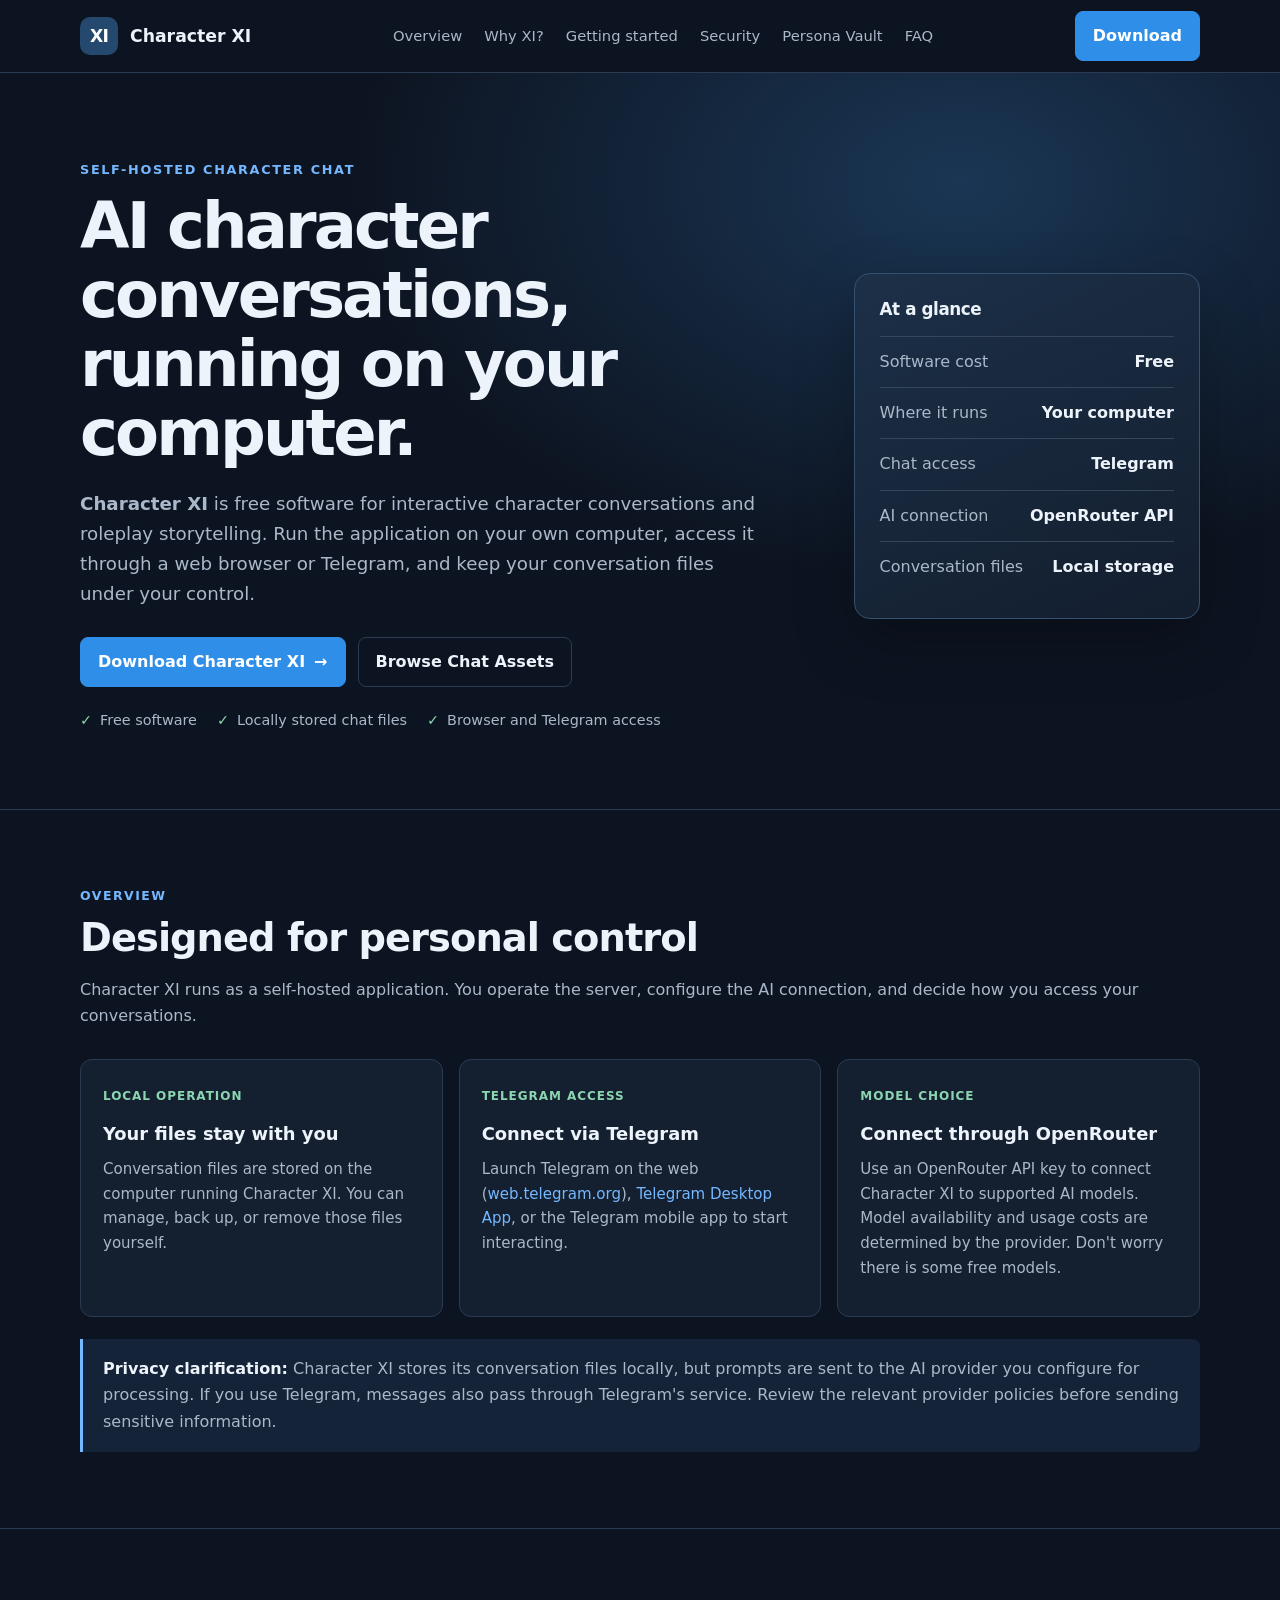
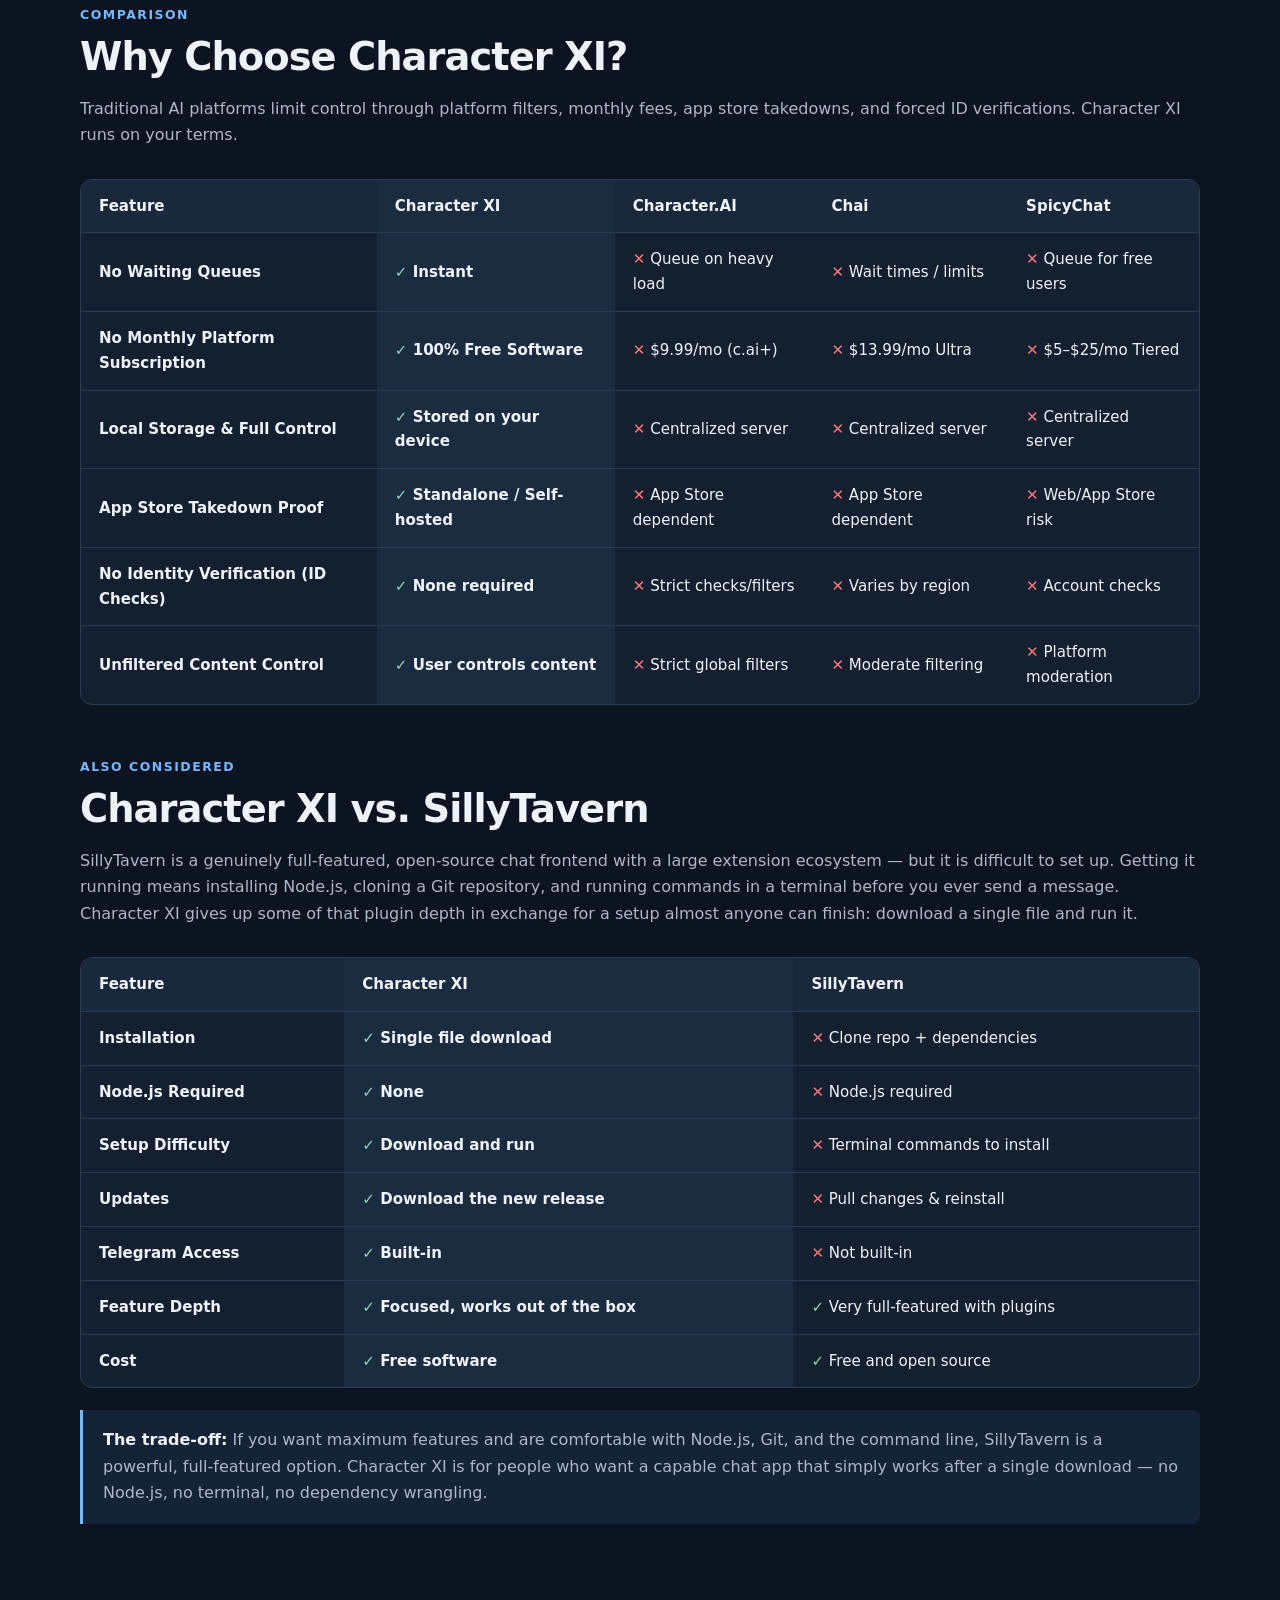
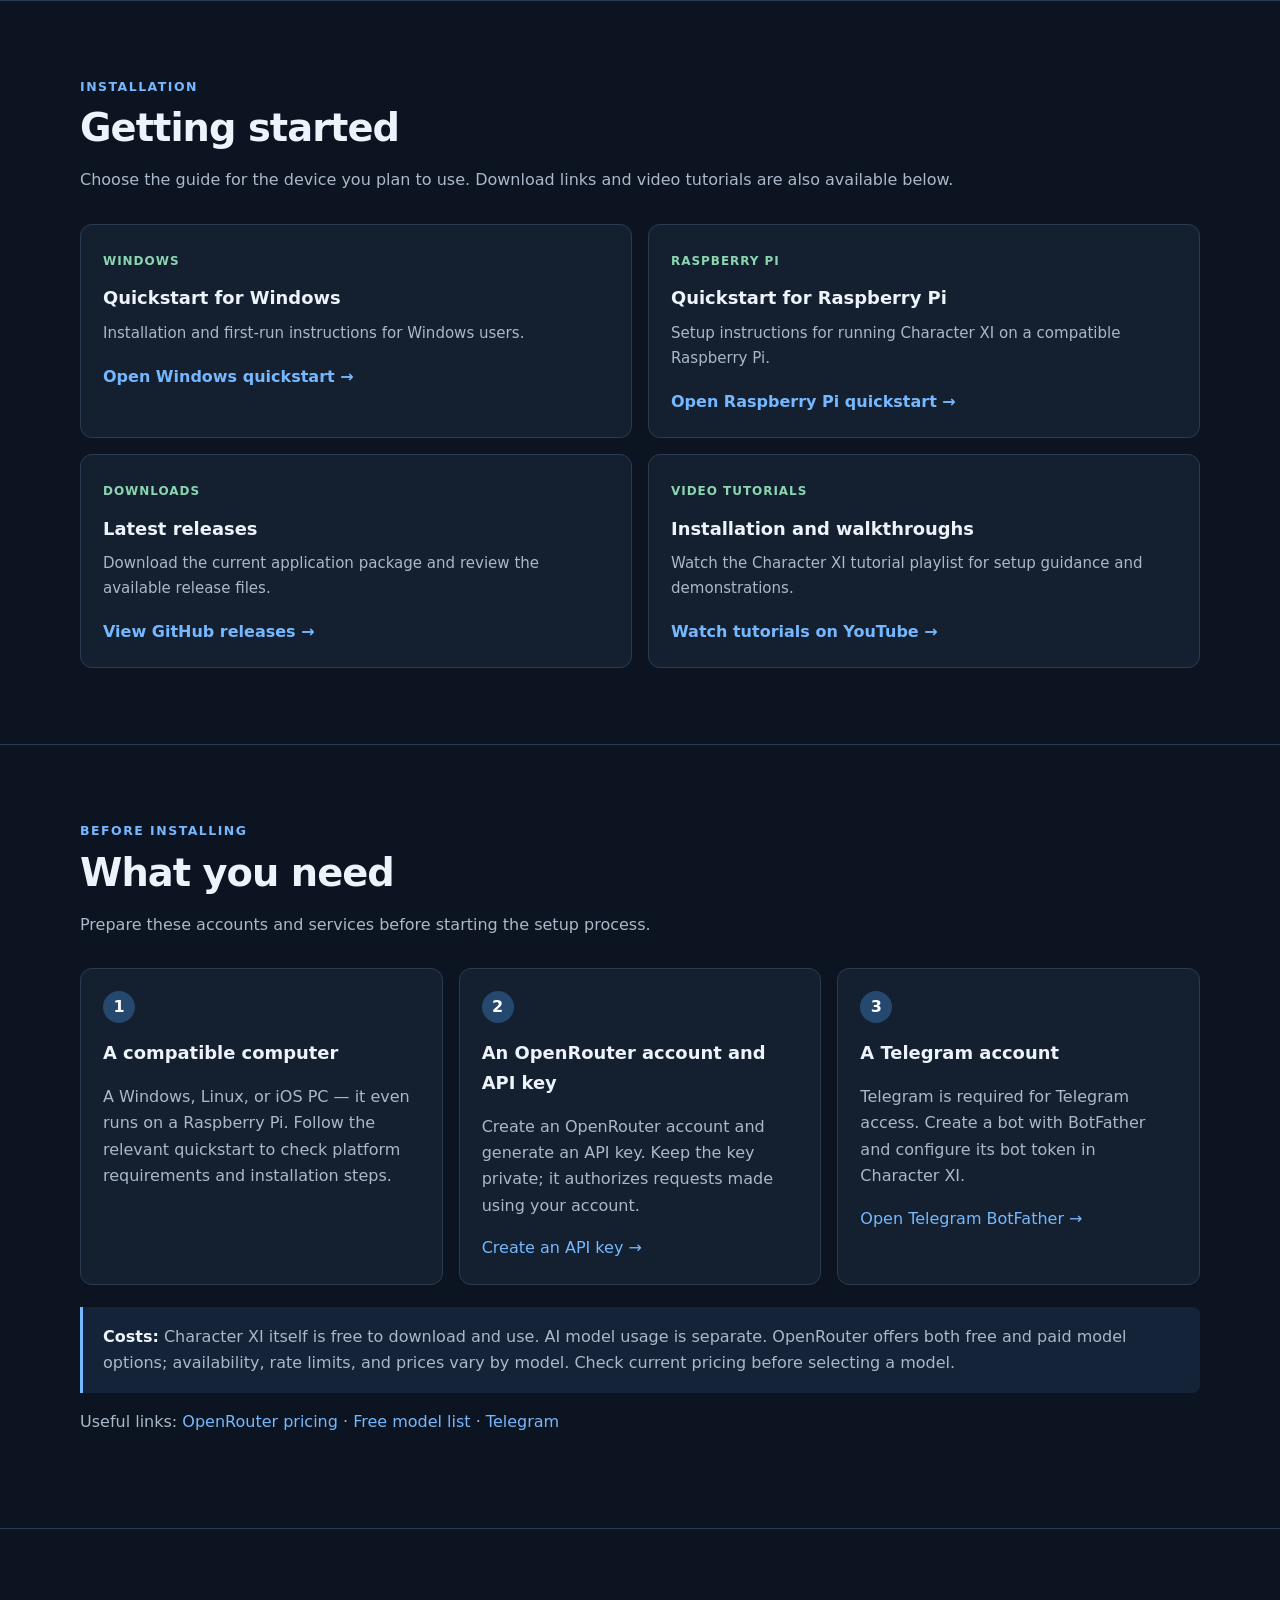
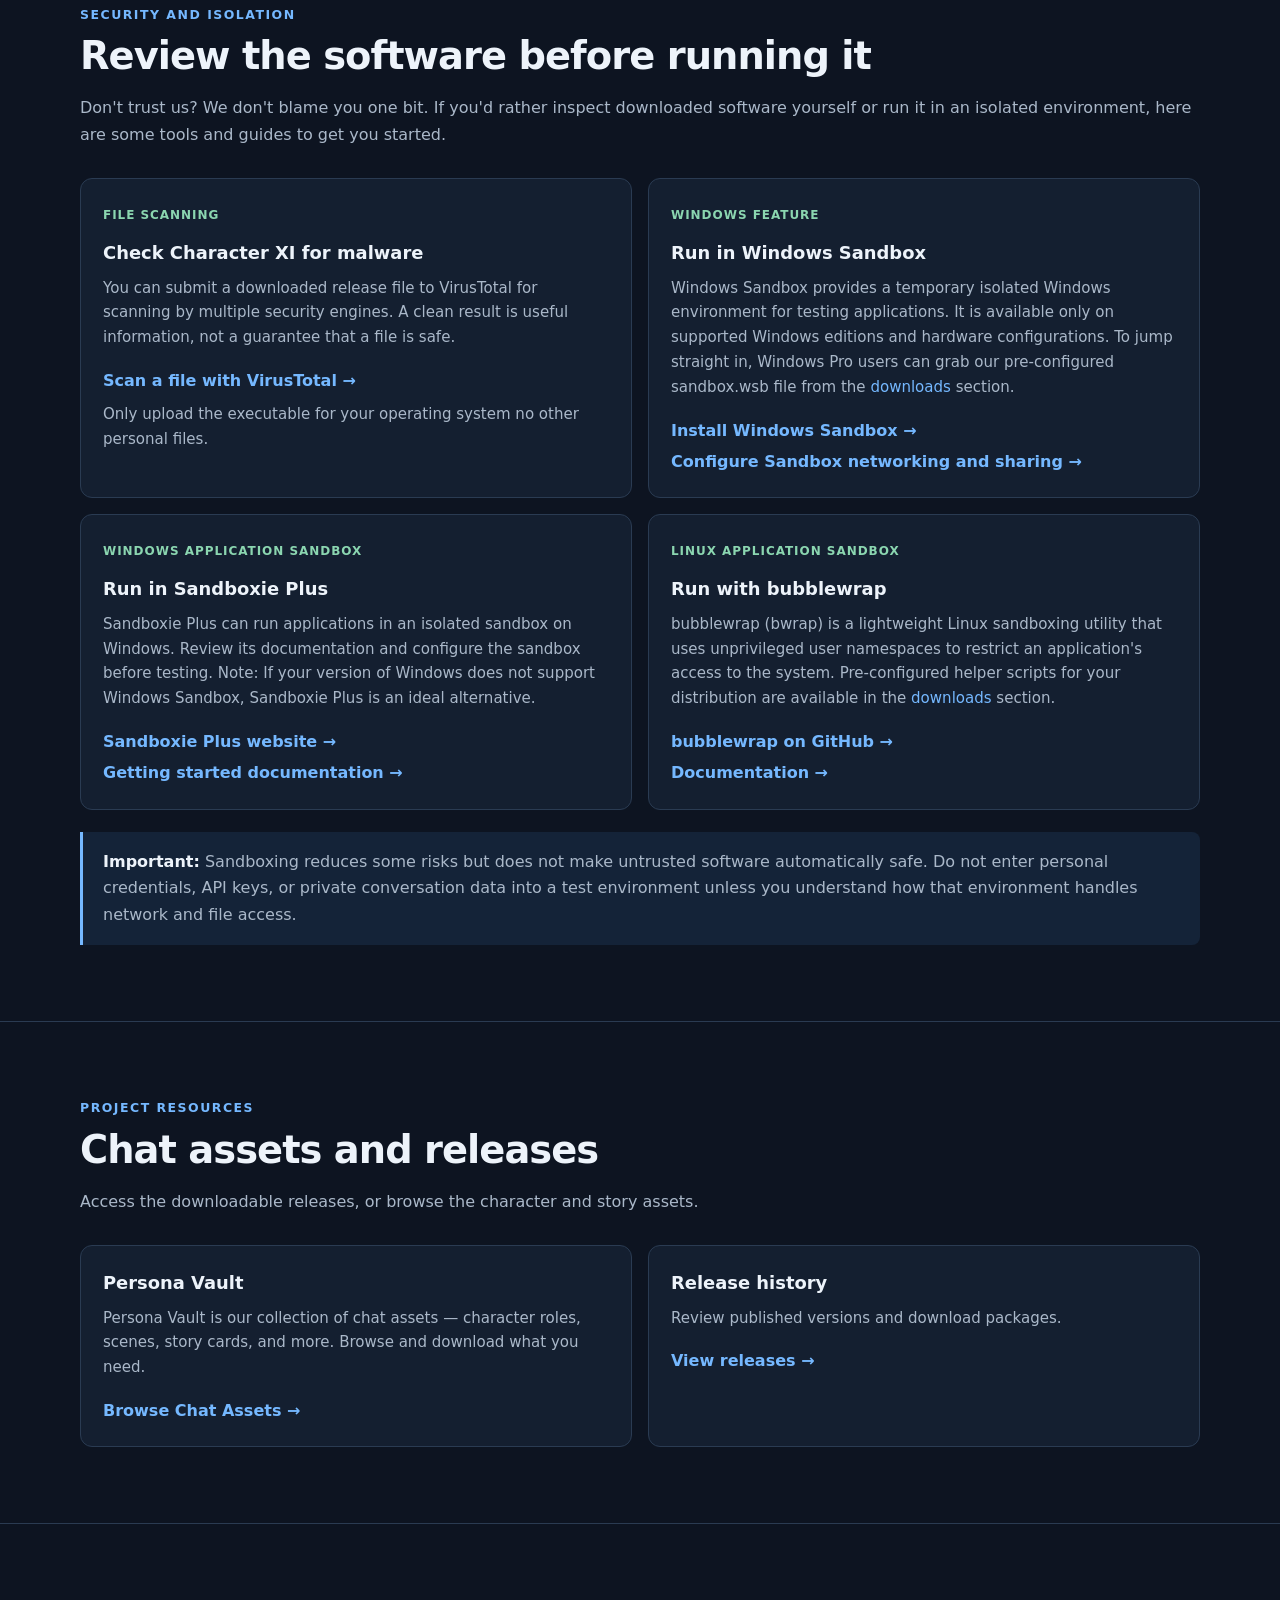
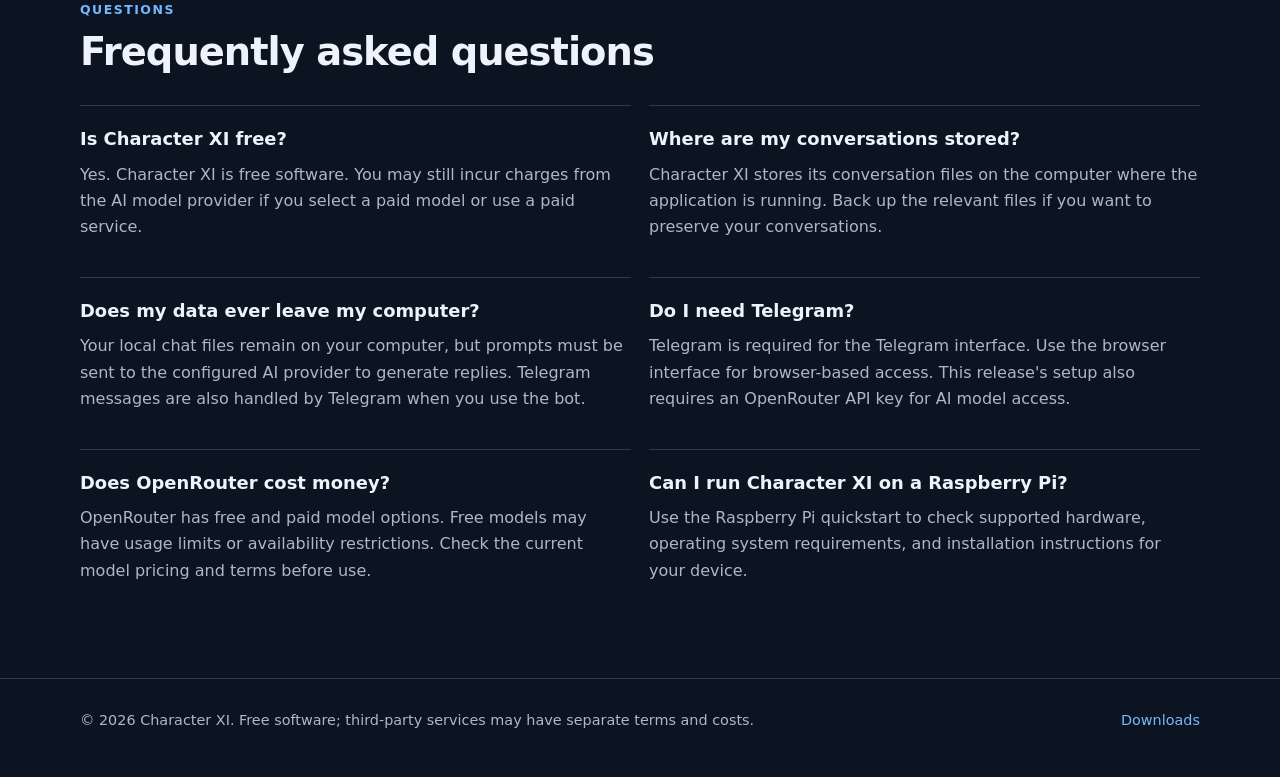
==== commit 9f07615d: "updated the browser.html file to include a new section for user feedback and adjusted the styles.css" ====
--- a/index.html
+++ b/index.html
@@ -389,7 +389,7 @@
           <h2>Review the software before running it</h2>
           <p>Don't trust us? We don't blame you one bit. If you'd rather inspect downloaded software yourself or run it in an isolated environment, here are some tools and guides to get you started.</p>
         </div>
-        <div class="grid">
+        <div class="grid two">
           <article class="card">
             <span class="card-label">File scanning</span>
             <h3>Check Character XI for malware</h3>
@@ -430,7 +430,7 @@
           <h2>Chat assets and releases</h2>
           <p>Access the downloadable releases, or browse the character and story assets.</p>
         </div>
-        <div class="grid">
+        <div class="grid two">
           <article class="card">
             <h3>Persona Vault</h3>
             <p>Persona Vault is our collection of chat assets — character roles, scenes, story cards, and more. Browse and download what you need.</p>
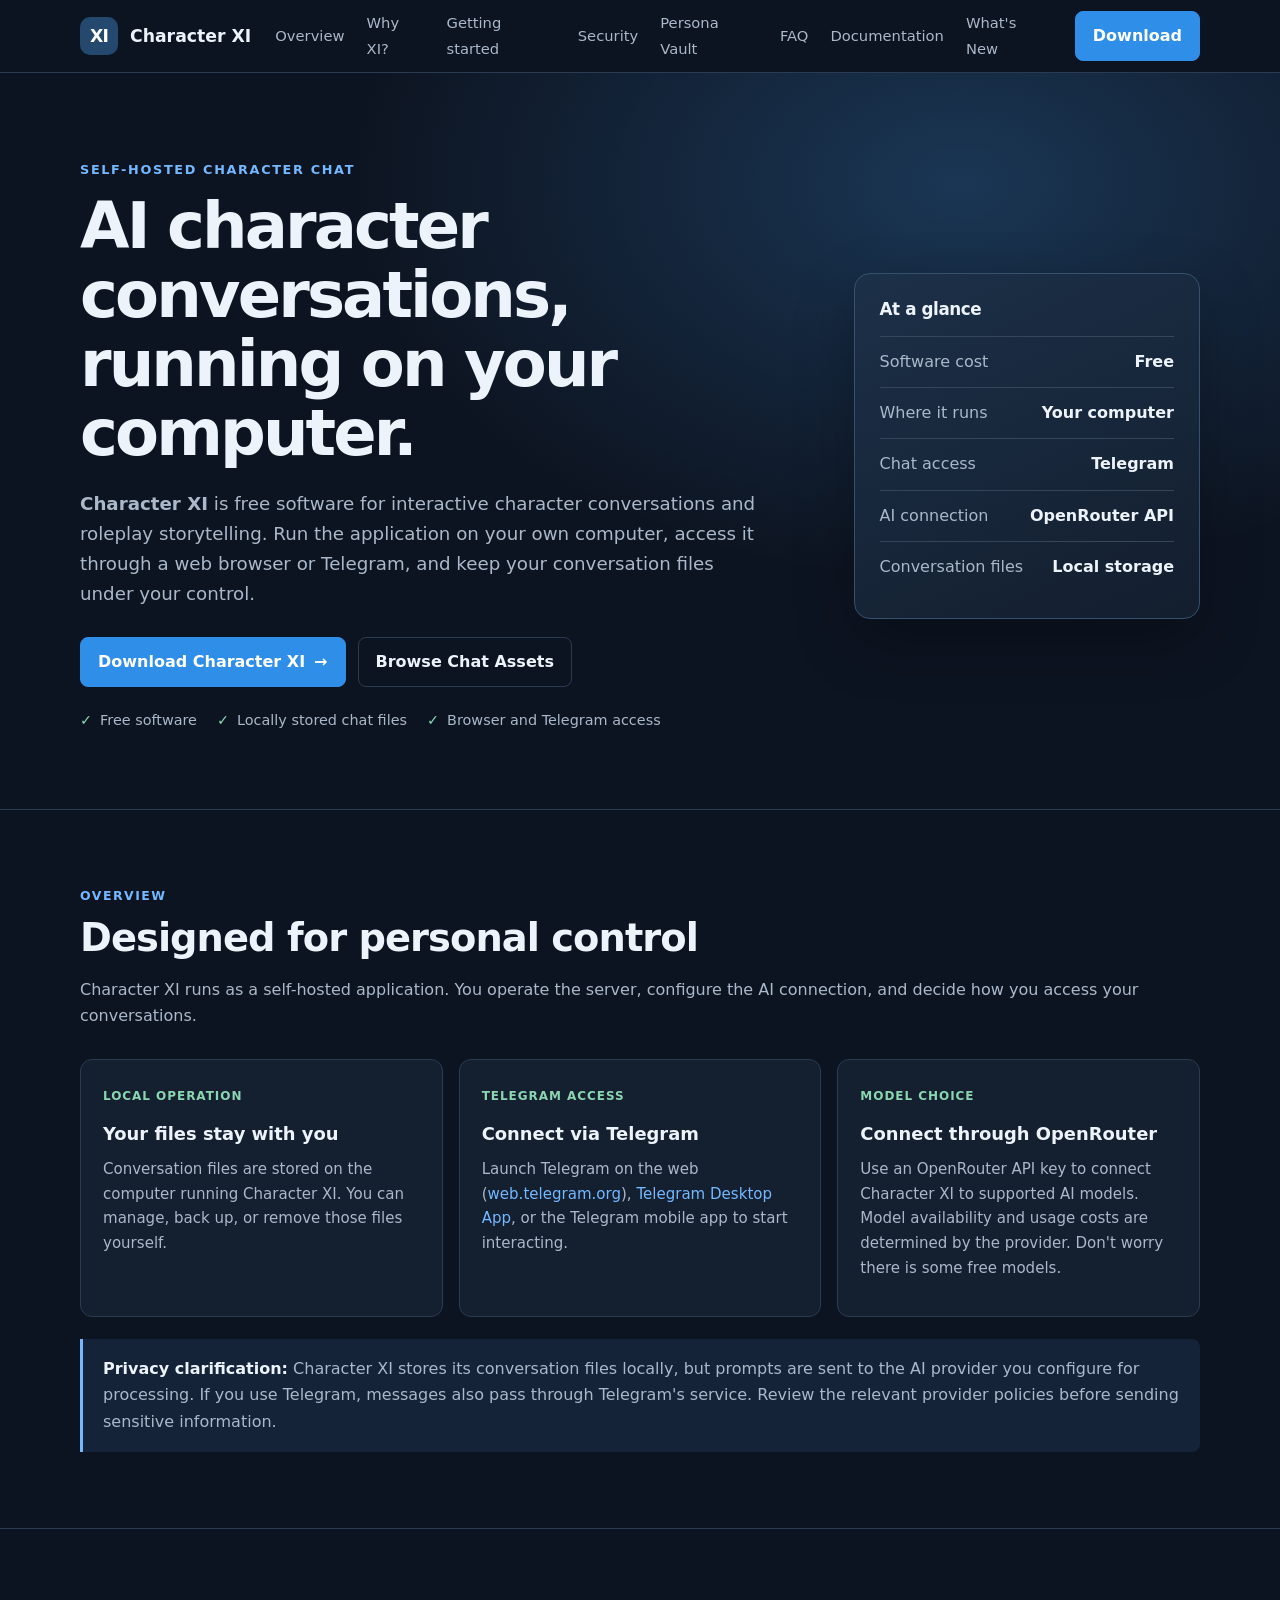
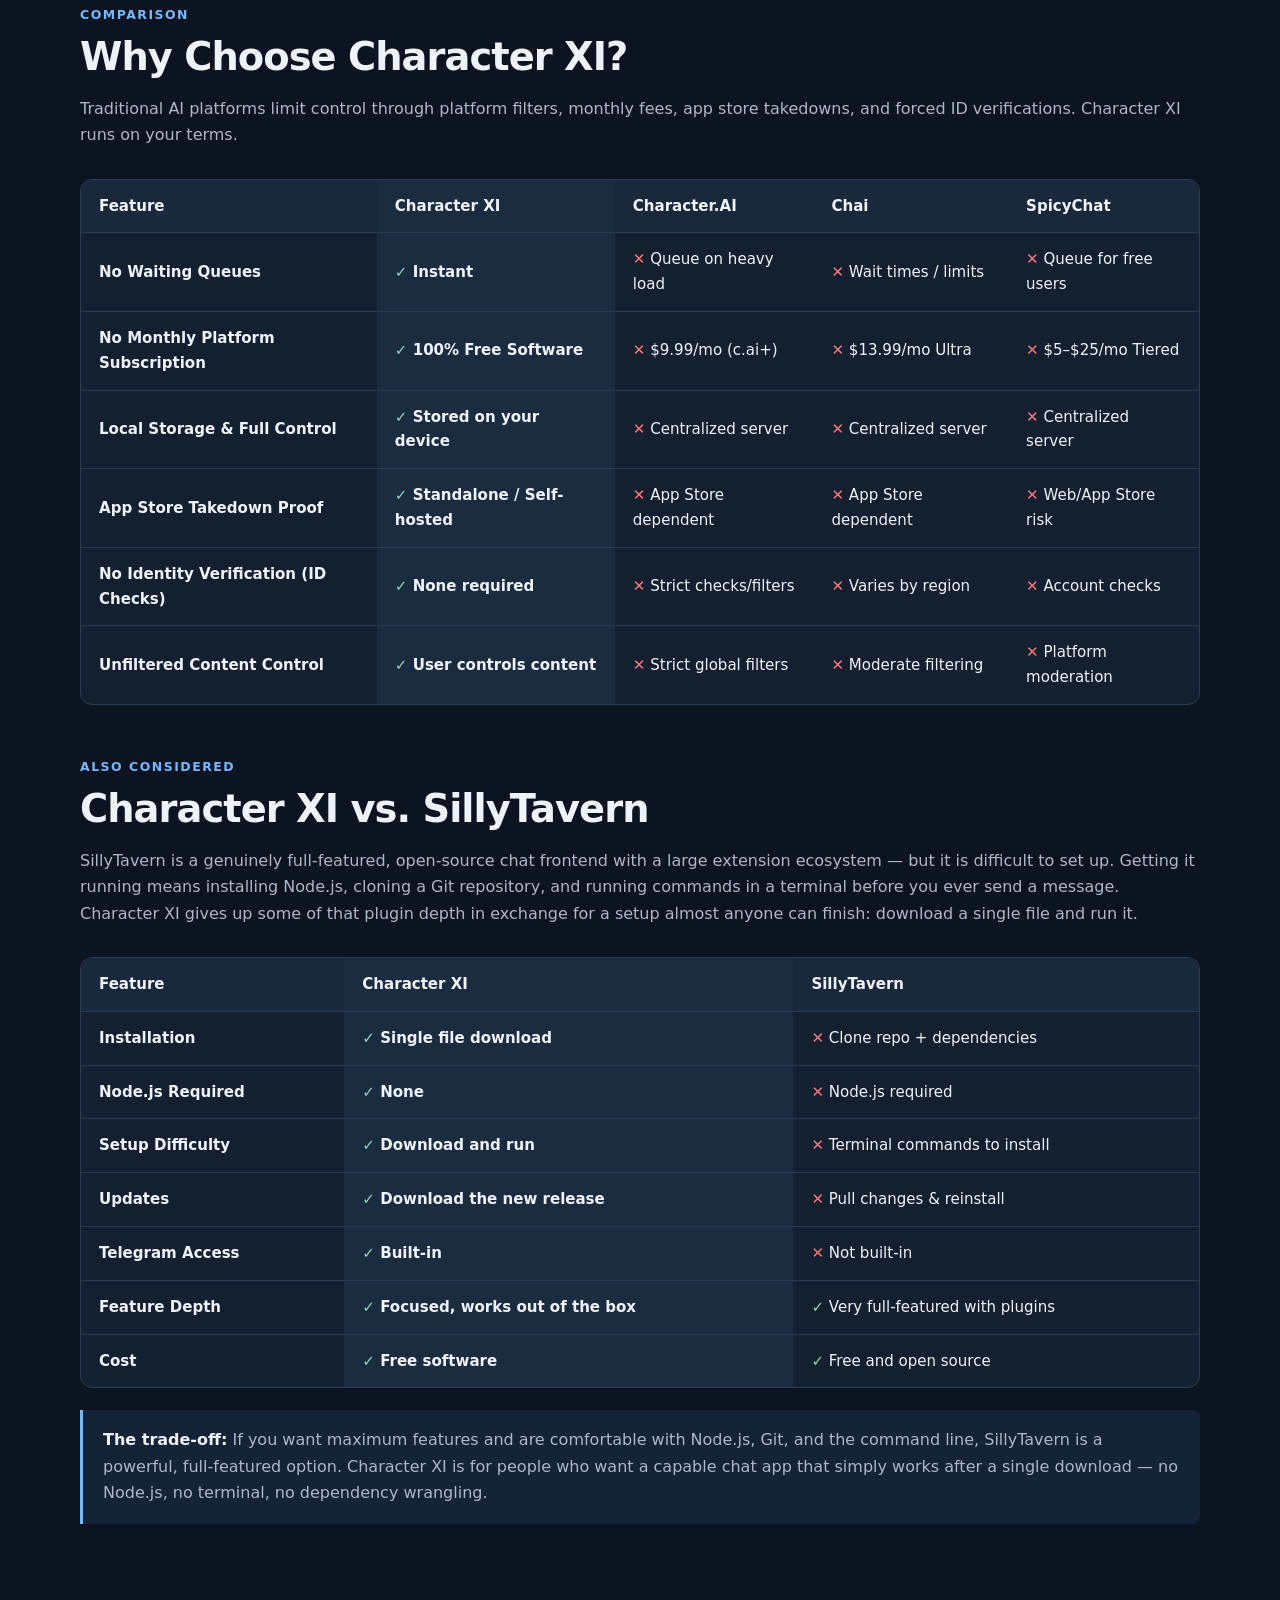
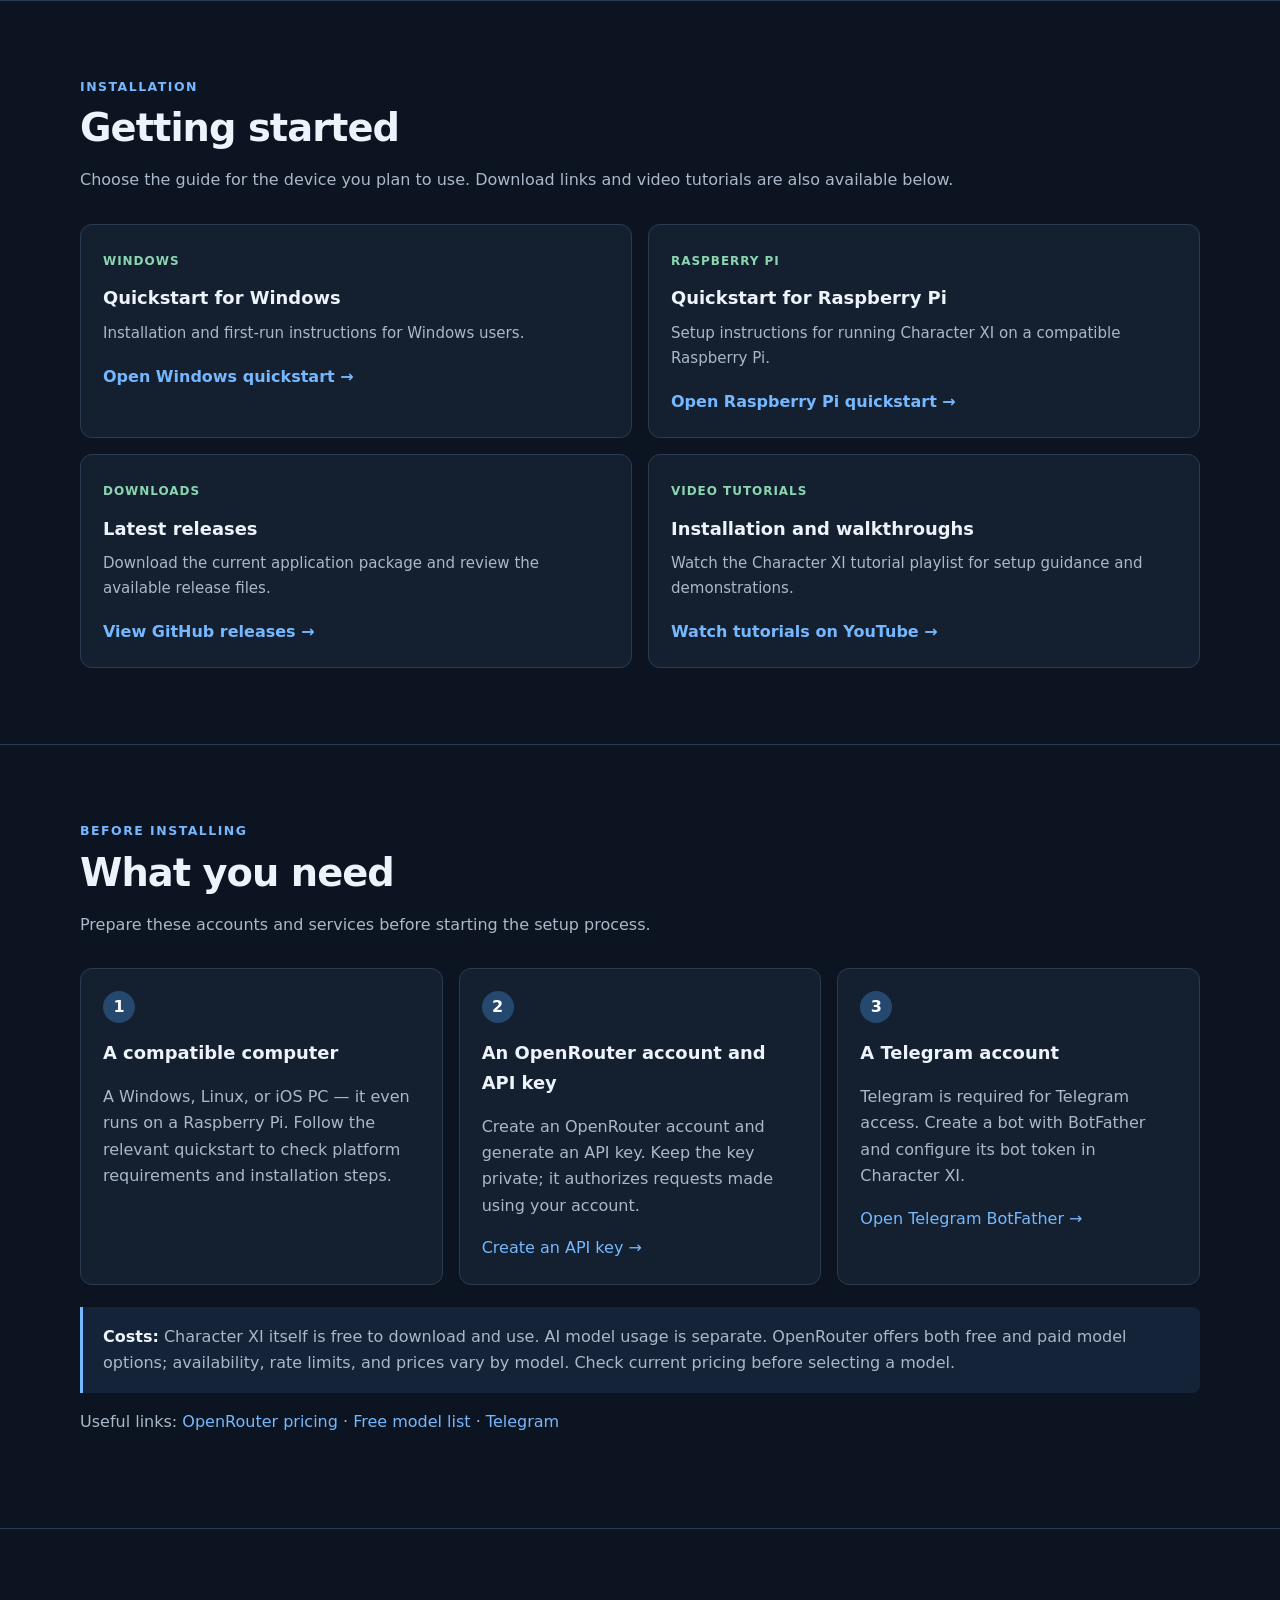
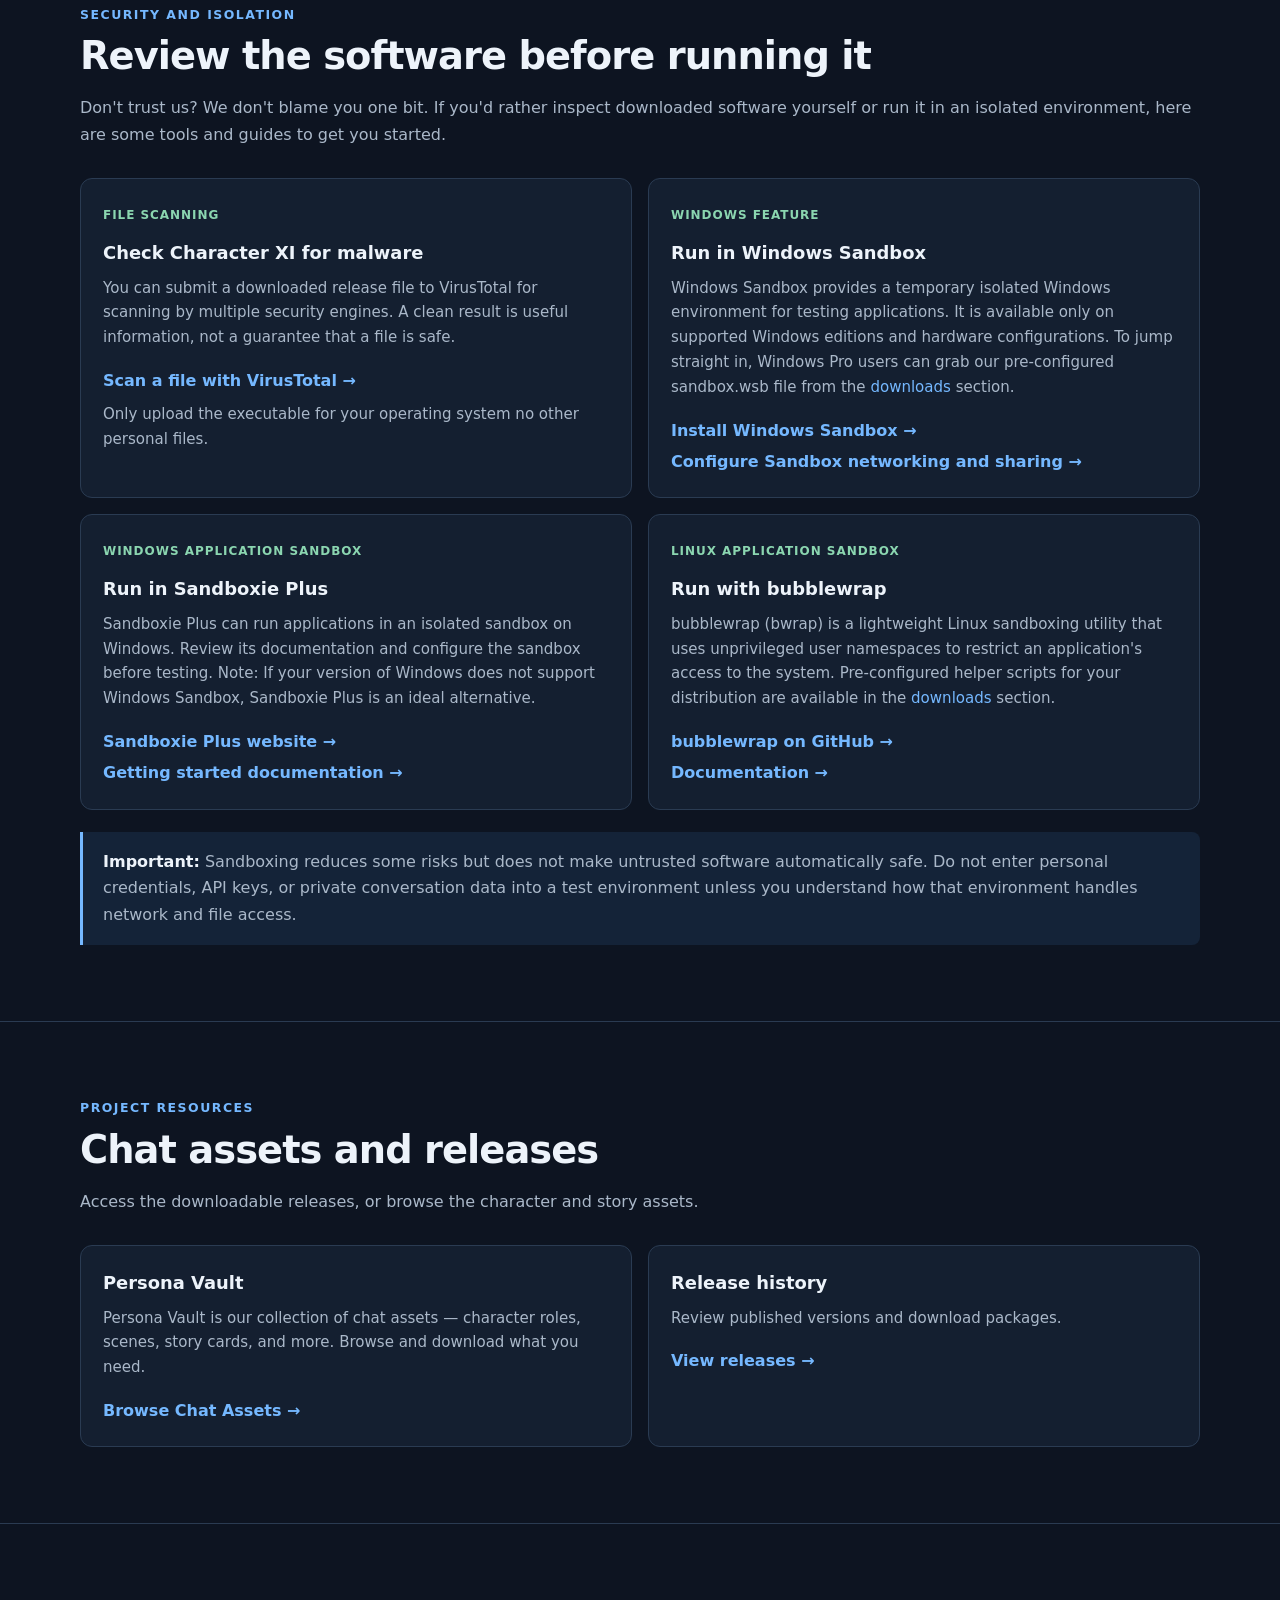
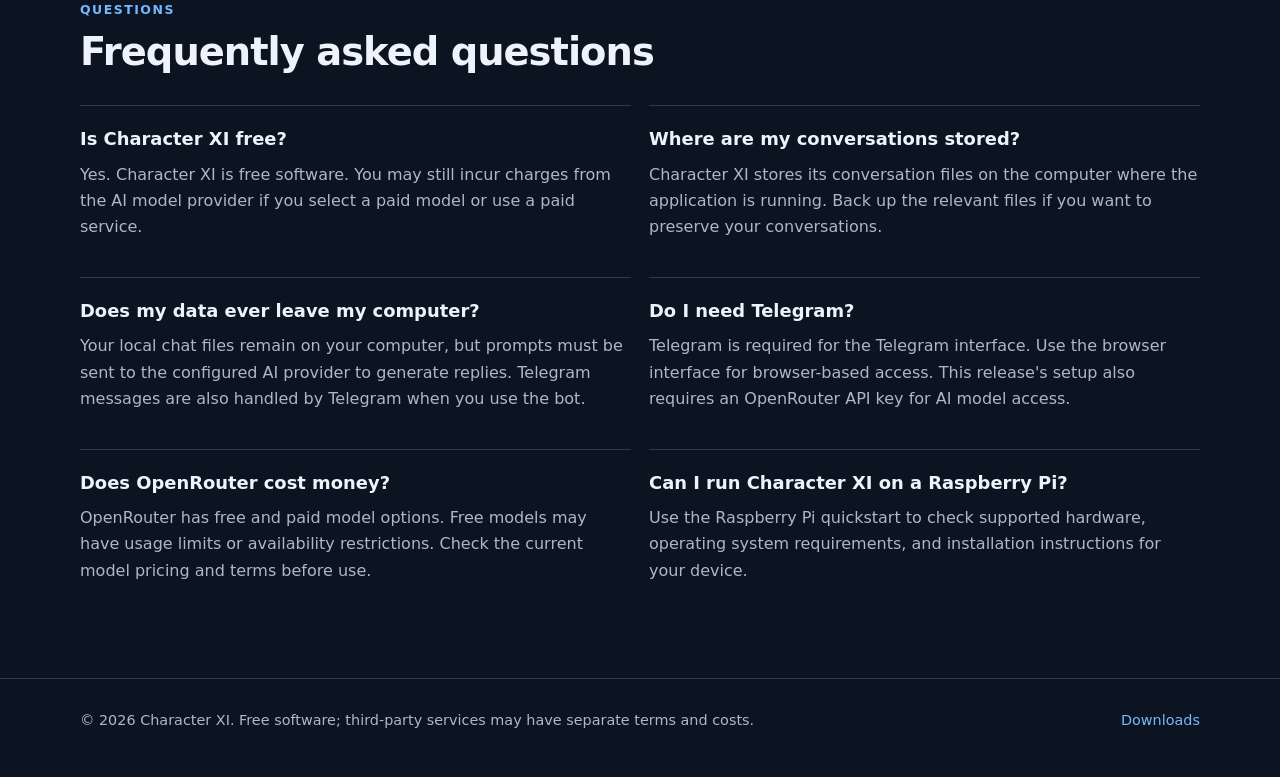
==== commit 0f25d310: "added docs and updated index.html also whats-new.html" ====
--- a/index.html
+++ b/index.html
@@ -134,6 +134,8 @@
         <li><a href="#security">Security</a></li>
         <li><a href="#resources">Persona Vault</a></li>
         <li><a href="#faq">FAQ</a></li>
+        <li><a href="docs.html">Documentation</a></li>
+        <li><a href="whats-new.html">What's New</a></li>
       </ul>
       <a class="button nav-download" href="https://github.com/mystupidchatapps/chatgo-releases/releases" target="_blank" rel="noopener noreferrer">Download</a>
     </div>
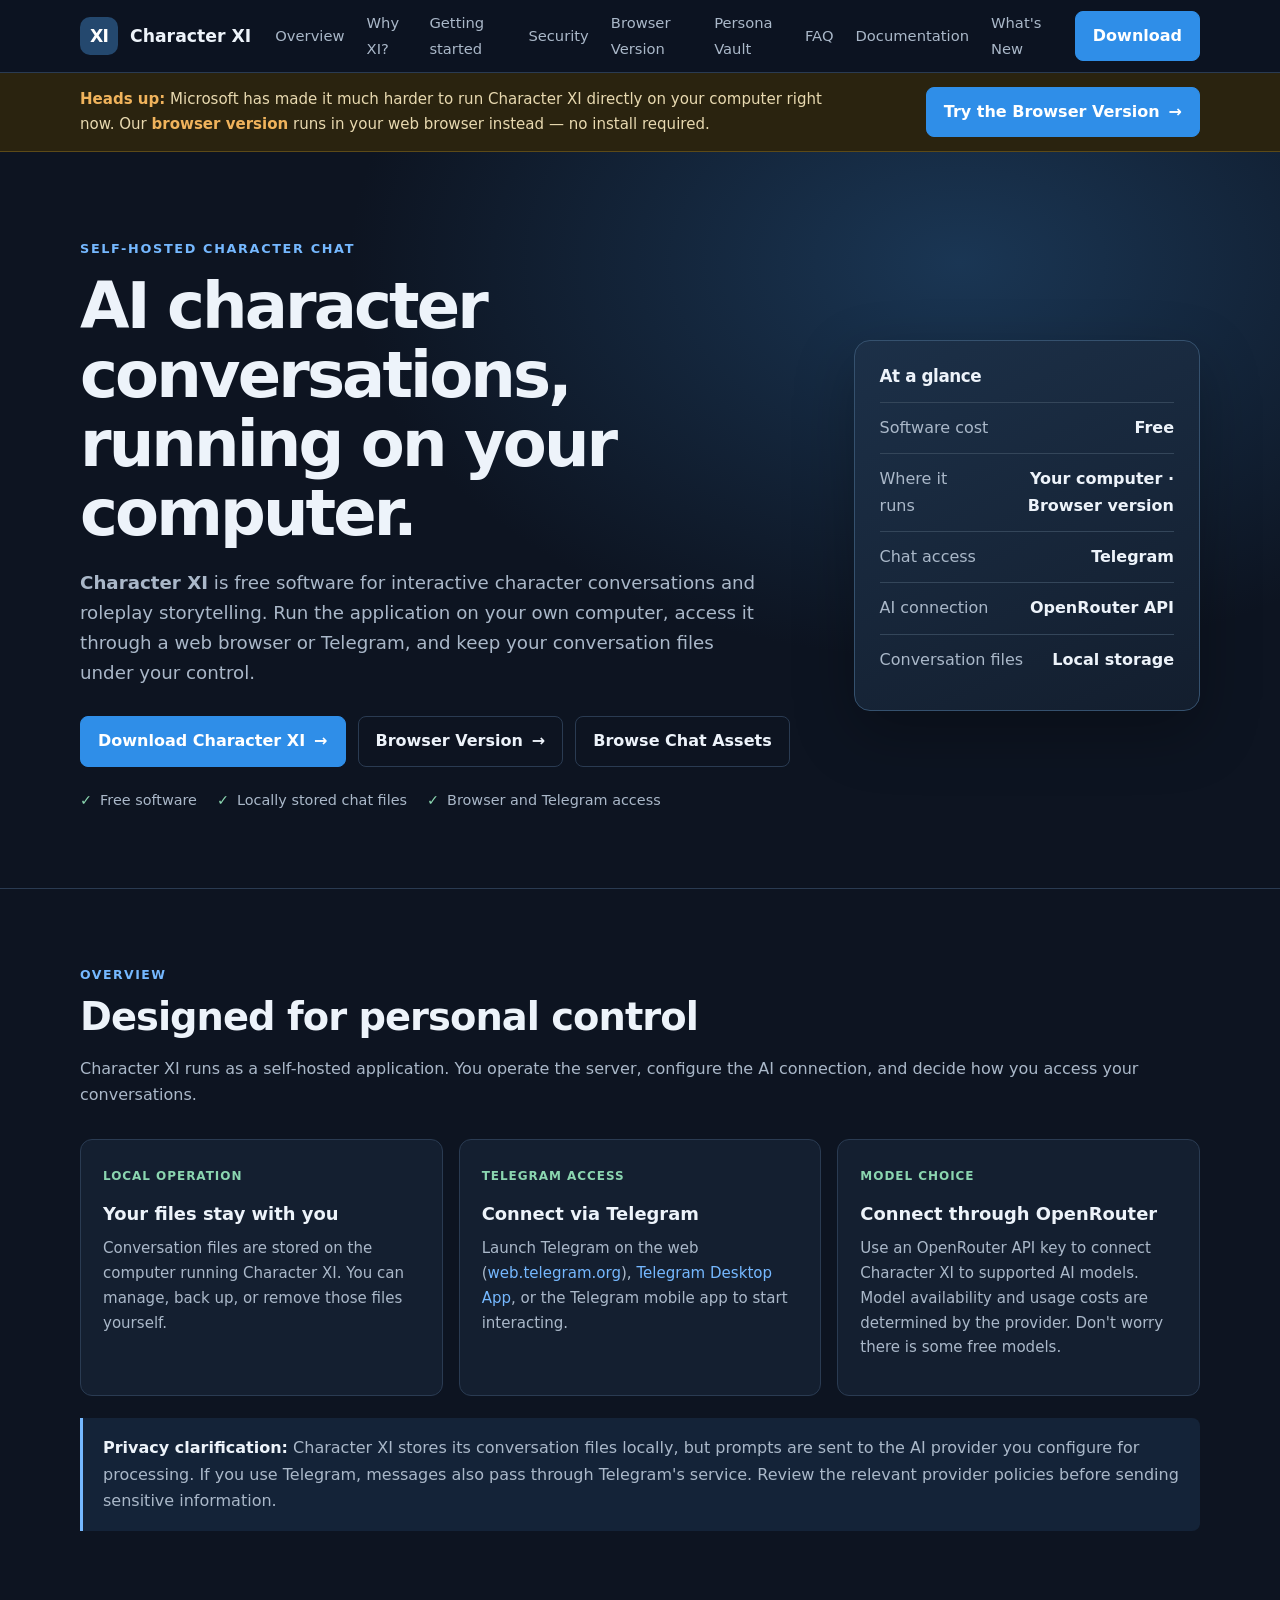
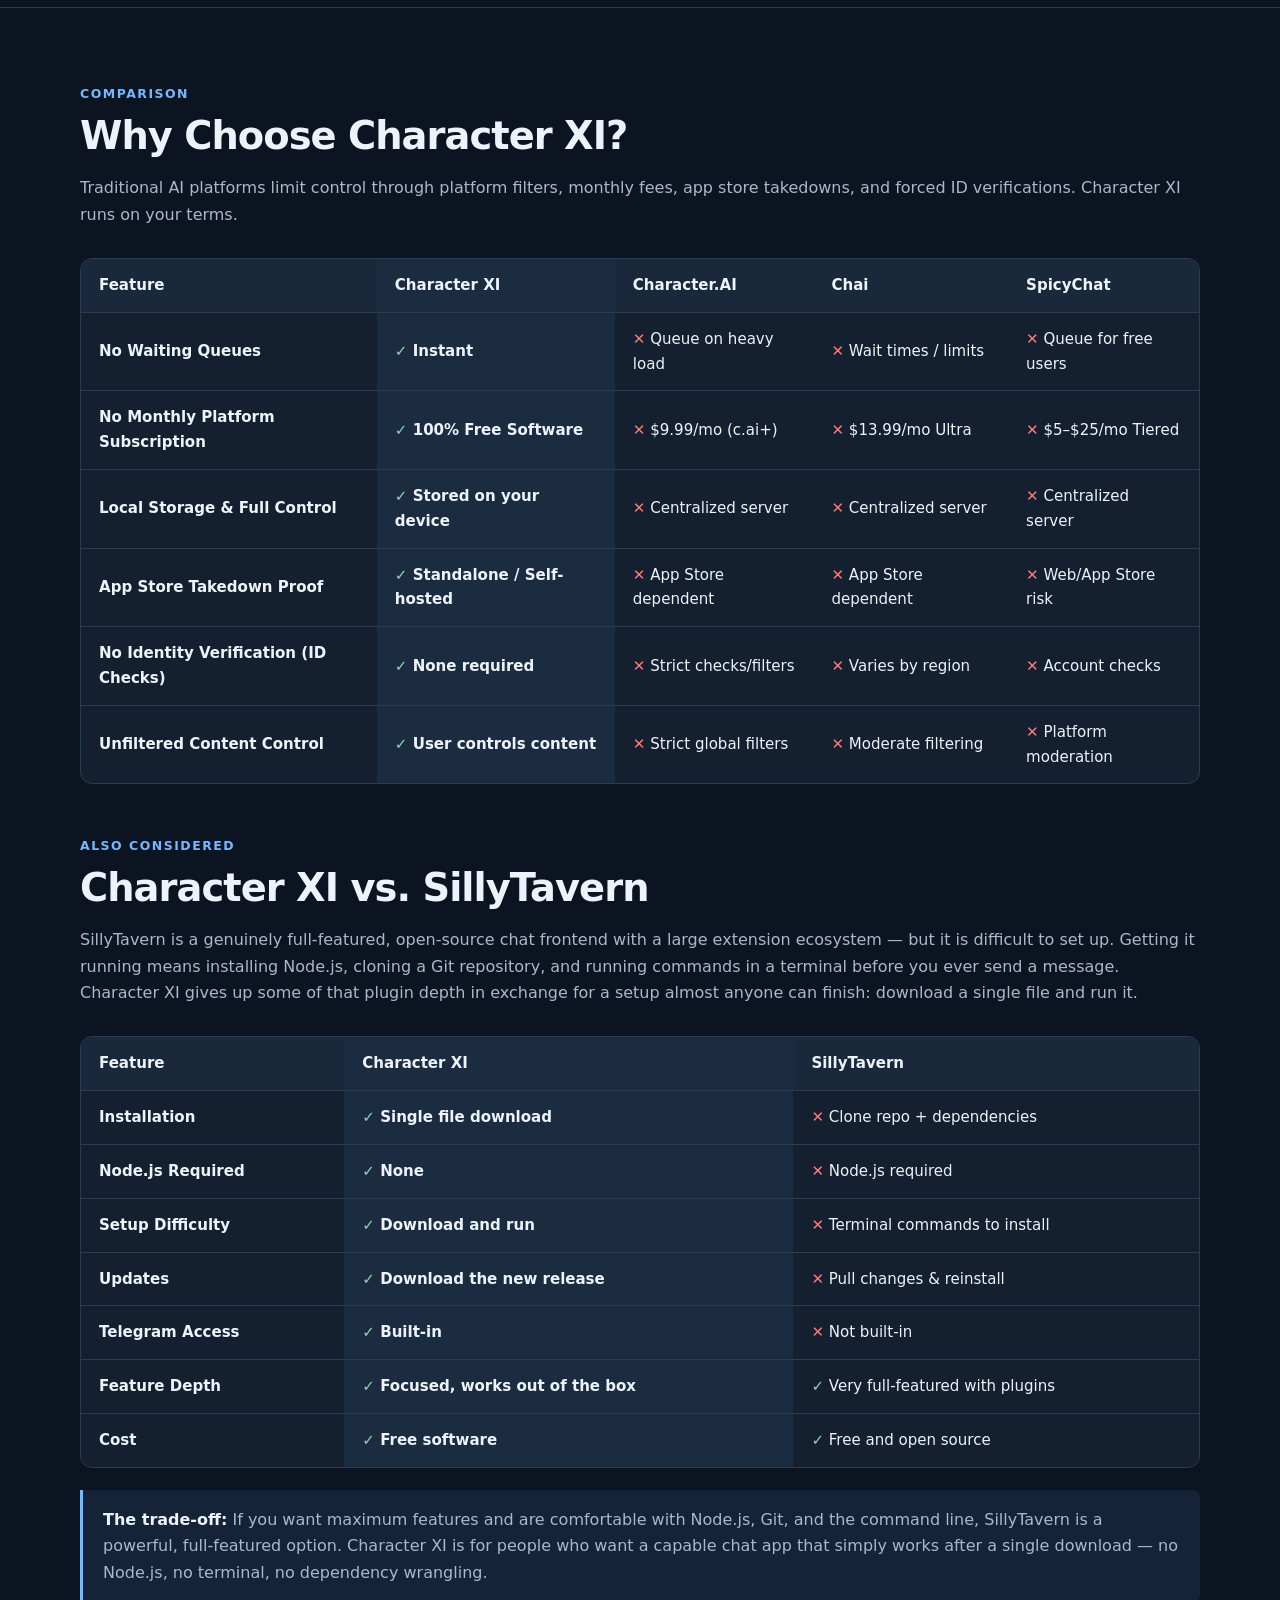
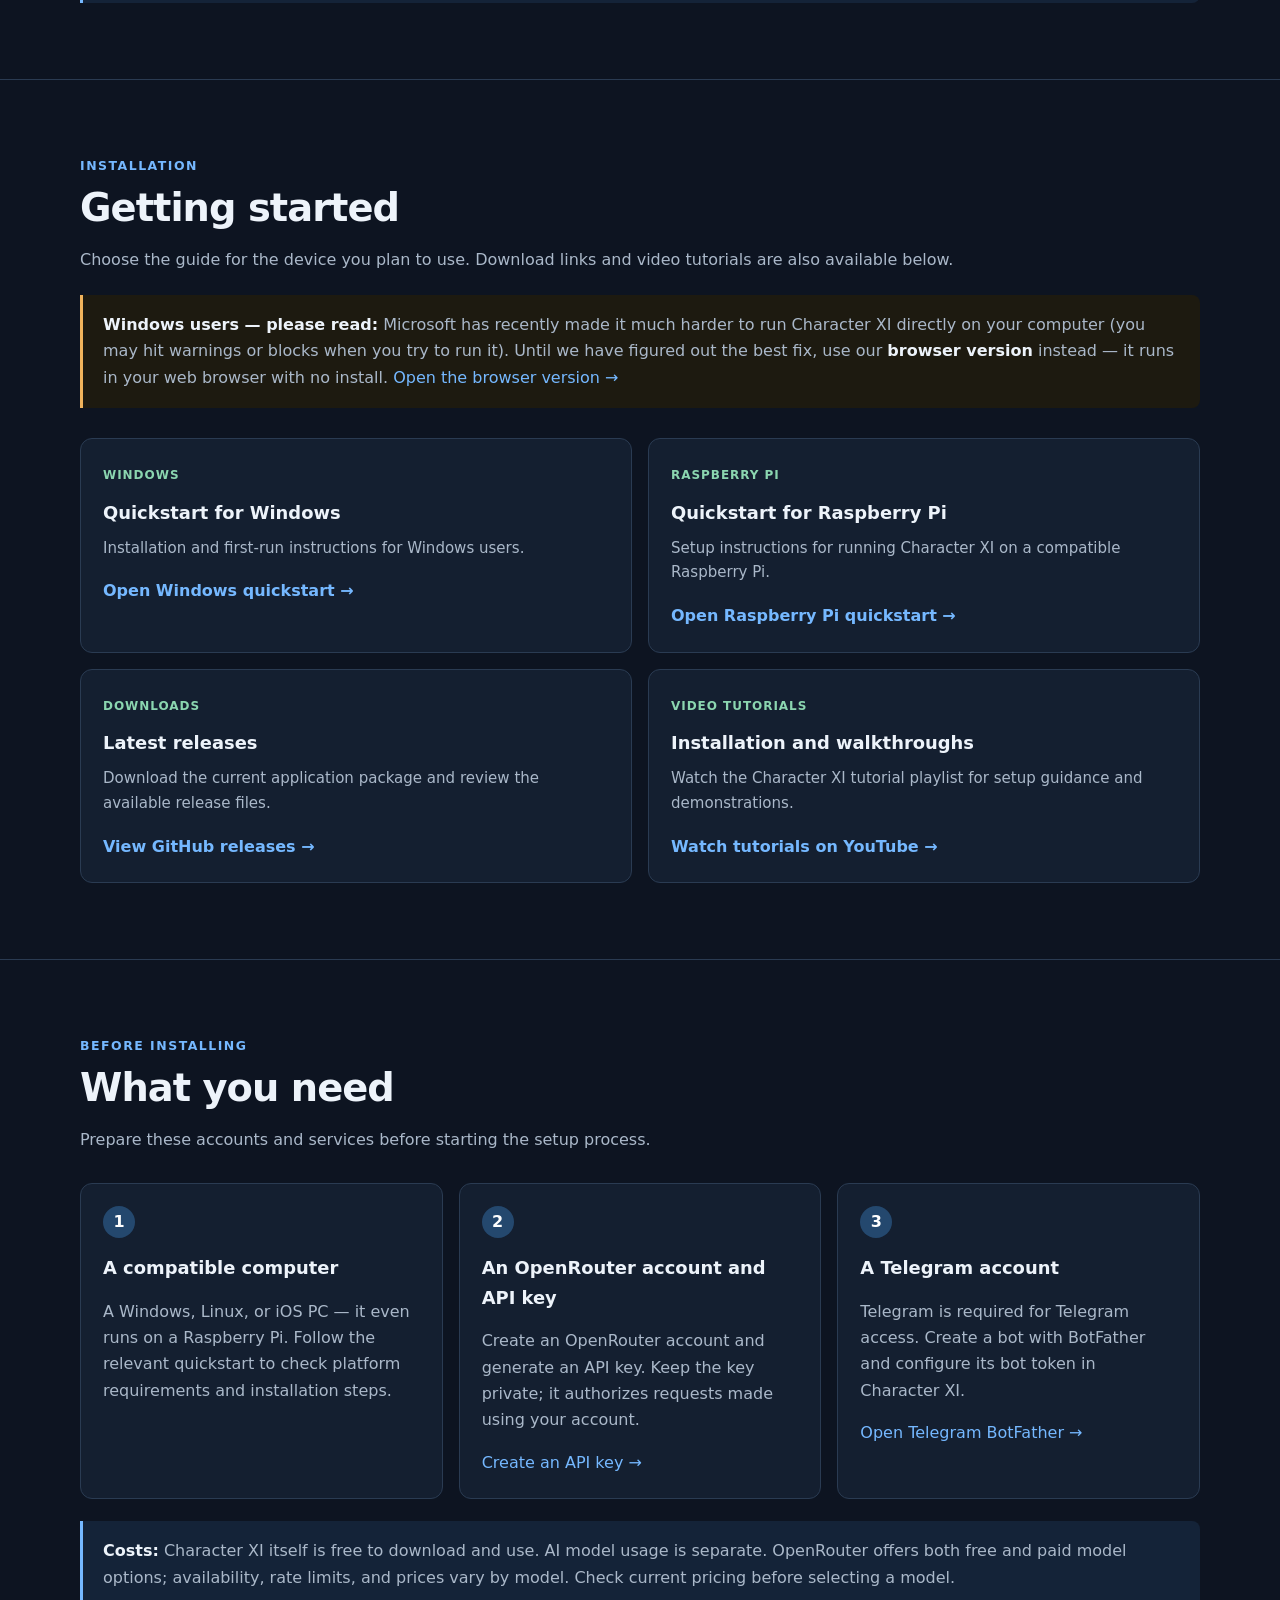
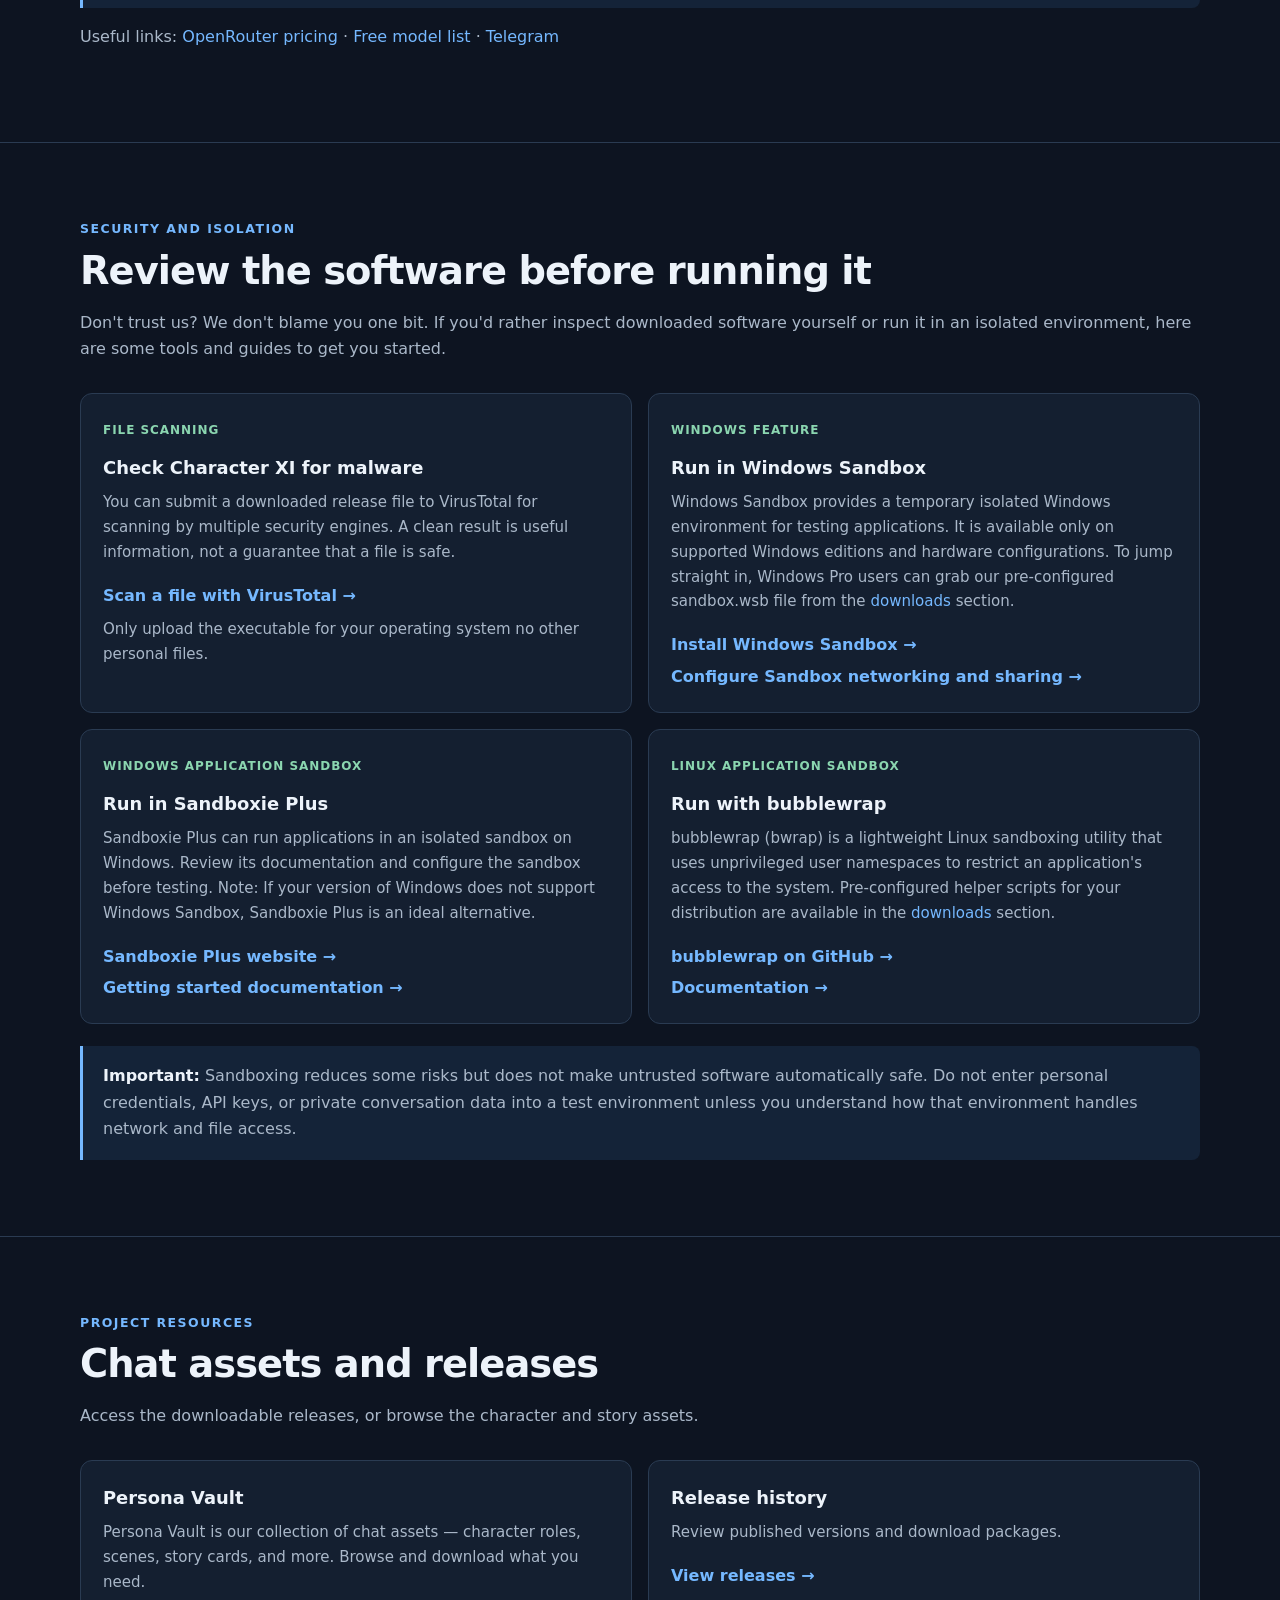
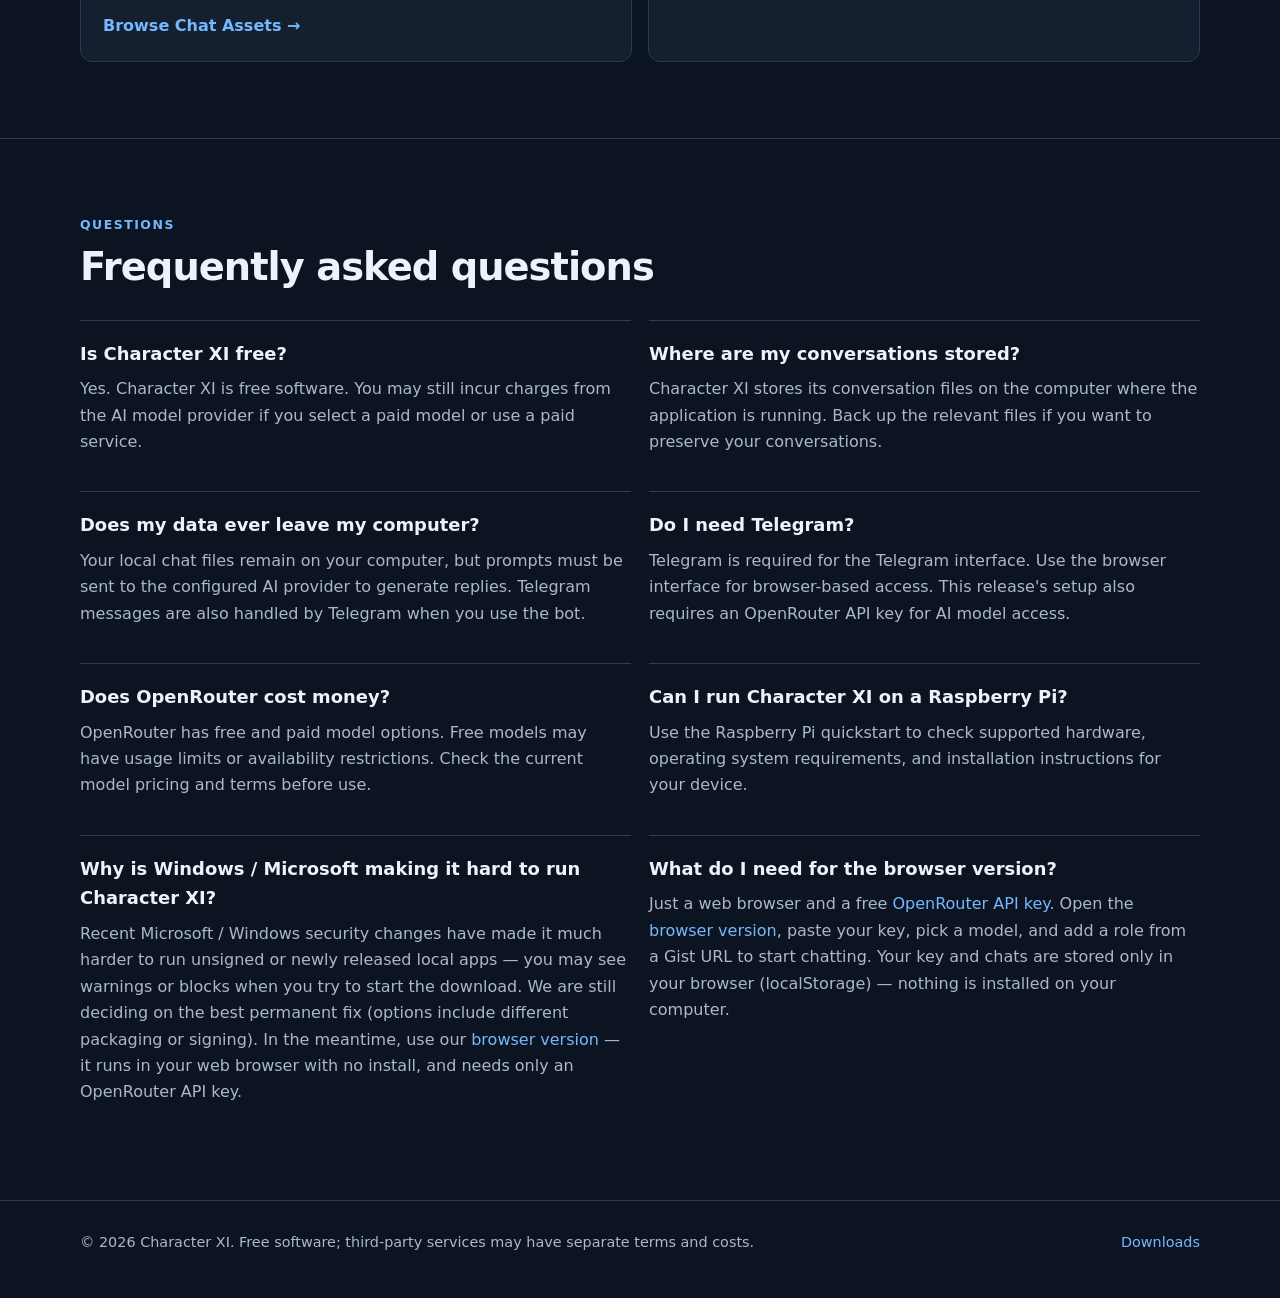
==== commit 23189dcb: "Add updated code without API keys" ====
--- a/index.html
+++ b/index.html
@@ -23,6 +23,7 @@
       --accent-strong: #2f8ee8;
       --good: #8bd6b0;
       --bad: #ff7b7b;
+      --warn: #f0b35c;
       --max: 1120px;
     }
     * { box-sizing: border-box; }
@@ -86,6 +87,12 @@
     .step::before { counter-increment: step; content: counter(step); display: grid; place-items: center; width: 32px; height: 32px; margin-bottom: 15px; border-radius: 50%; background: #24486e; color: white; font-weight: 750; }
     .notice { padding: 17px 20px; border-left: 3px solid var(--accent); background: #142338; border-radius: 0 8px 8px 0; color: var(--muted); margin-top: 22px; }
     .notice strong { color: var(--text); }
+    .notice.warn { border-left-color: var(--warn); background: #1d1a10; }
+    .alert-banner { background: #2a230f; border-bottom: 1px solid #5c4a18; color: var(--text); }
+    .alert-banner .container { display: flex; align-items: center; justify-content: space-between; gap: 18px; padding: 14px 0; flex-wrap: wrap; }
+    .alert-banner p { margin: 0; color: #e8d9b0; font-size: .94rem; max-width: 760px; }
+    .alert-banner strong { color: var(--warn); }
+    .alert-banner .button { white-space: nowrap; }
     
     /* Comparison Table Styling */
     .table-container { overflow-x: auto; background: var(--panel); border: 1px solid var(--line); border-radius: 12px; margin-top: 24px; }
@@ -132,6 +139,7 @@
         <li><a href="#comparison">Why XI?</a></li>
         <li><a href="#getting-started">Getting started</a></li>
         <li><a href="#security">Security</a></li>
+        <li><a href="charxi_online.html">Browser Version</a></li>
         <li><a href="#resources">Persona Vault</a></li>
         <li><a href="#faq">FAQ</a></li>
         <li><a href="docs.html">Documentation</a></li>
@@ -140,6 +148,13 @@
       <a class="button nav-download" href="https://github.com/mystupidchatapps/chatgo-releases/releases" target="_blank" rel="noopener noreferrer">Download</a>
     </div>
   </header>
+
+  <div class="alert-banner" role="alert">
+    <div class="container">
+      <p><strong>Heads up:</strong> Microsoft has made it much harder to run Character XI directly on your computer right now. Our <strong>browser version</strong> runs in your web browser instead — no install required.</p>
+      <a class="button" href="charxi_online.html">Try the Browser Version <span aria-hidden="true">→</span></a>
+    </div>
+  </div>
 
   <main id="top">
     <section class="hero">
@@ -150,6 +165,7 @@
           <p class="hero-copy"><strong>Character XI</strong> is free software for interactive character conversations and roleplay storytelling. Run the application on your own computer, access it through a web browser or Telegram, and keep your conversation files under your control.</p>
           <div class="hero-actions">
             <a class="button" href="https://github.com/mystupidchatapps/chatgo-releases/releases" target="_blank" rel="noopener noreferrer">Download Character XI <span aria-hidden="true">→</span></a>
+            <a class="button secondary" href="charxi_online.html">Browser Version <span aria-hidden="true">→</span></a>
             <a class="button secondary" href="browser_static.html" target="_blank" rel="noopener noreferrer">Browse Chat Assets</a>
           </div>
           <div class="hero-points">
@@ -161,7 +177,7 @@
         <aside class="summary-card" aria-label="Product summary">
           <h2>At a glance</h2>
           <div class="summary-row"><span>Software cost</span><strong>Free</strong></div>
-          <div class="summary-row"><span>Where it runs</span><strong>Your computer</strong></div>
+          <div class="summary-row"><span>Where it runs</span><strong>Your computer · <a href="charxi_online.html" style="color:inherit">Browser version</a></strong></div>
           <div class="summary-row"><span>Chat access</span><strong>Telegram</strong></div>
           <div class="summary-row"><span>AI connection</span><strong>OpenRouter API</strong></div>
           <div class="summary-row"><span>Conversation files</span><strong>Local storage</strong></div>
@@ -326,6 +342,7 @@
           <div class="section-kicker">Installation</div>
           <h2>Getting started</h2>
           <p>Choose the guide for the device you plan to use. Download links and video tutorials are also available below.</p>
+          <div class="notice warn"><strong>Windows users — please read:</strong> Microsoft has recently made it much harder to run Character XI directly on your computer (you may hit warnings or blocks when you try to run it). Until we have figured out the best fix, use our <strong>browser version</strong> instead — it runs in your web browser with no install. <a href="charxi_online.html">Open the browser version →</a></div>
         </div>
         <div class="grid two">
           <article class="card">
@@ -477,6 +494,14 @@
           <article class="faq-item">
             <h3>Can I run Character XI on a Raspberry Pi?</h3>
             <p>Use the Raspberry Pi quickstart to check supported hardware, operating system requirements, and installation instructions for your device.</p>
+          </article>
+          <article class="faq-item">
+            <h3>Why is Windows / Microsoft making it hard to run Character XI?</h3>
+            <p>Recent Microsoft / Windows security changes have made it much harder to run unsigned or newly released local apps — you may see warnings or blocks when you try to start the download. We are still deciding on the best permanent fix (options include different packaging or signing). In the meantime, use our <a href="charxi_online.html">browser version</a> — it runs in your web browser with no install, and needs only an OpenRouter API key.</p>
+          </article>
+          <article class="faq-item">
+            <h3>What do I need for the browser version?</h3>
+            <p>Just a web browser and a free <a href="https://openrouter.ai/keys" target="_blank" rel="noopener noreferrer">OpenRouter API key</a>. Open the <a href="charxi_online.html">browser version</a>, paste your key, pick a model, and add a role from a Gist URL to start chatting. Your key and chats are stored only in your browser (localStorage) — nothing is installed on your computer.</p>
           </article>
         </div>
       </div>
